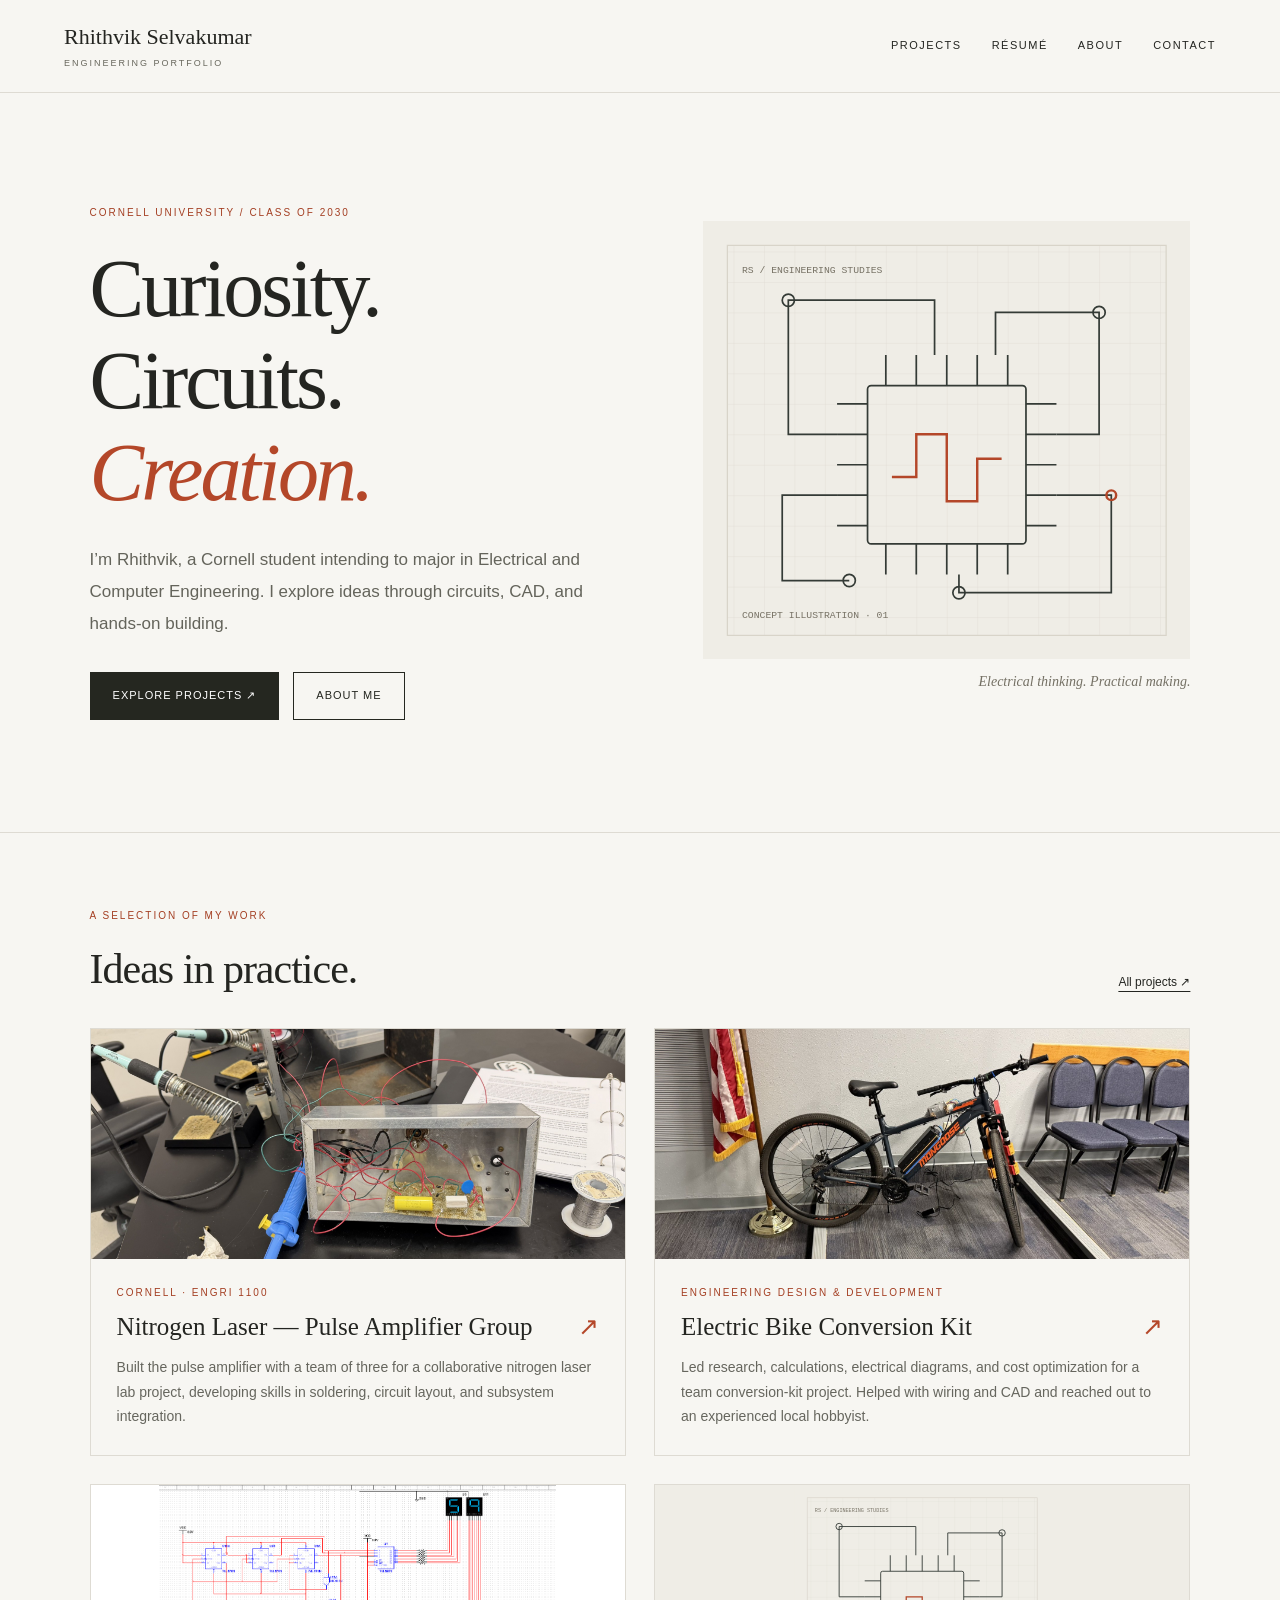
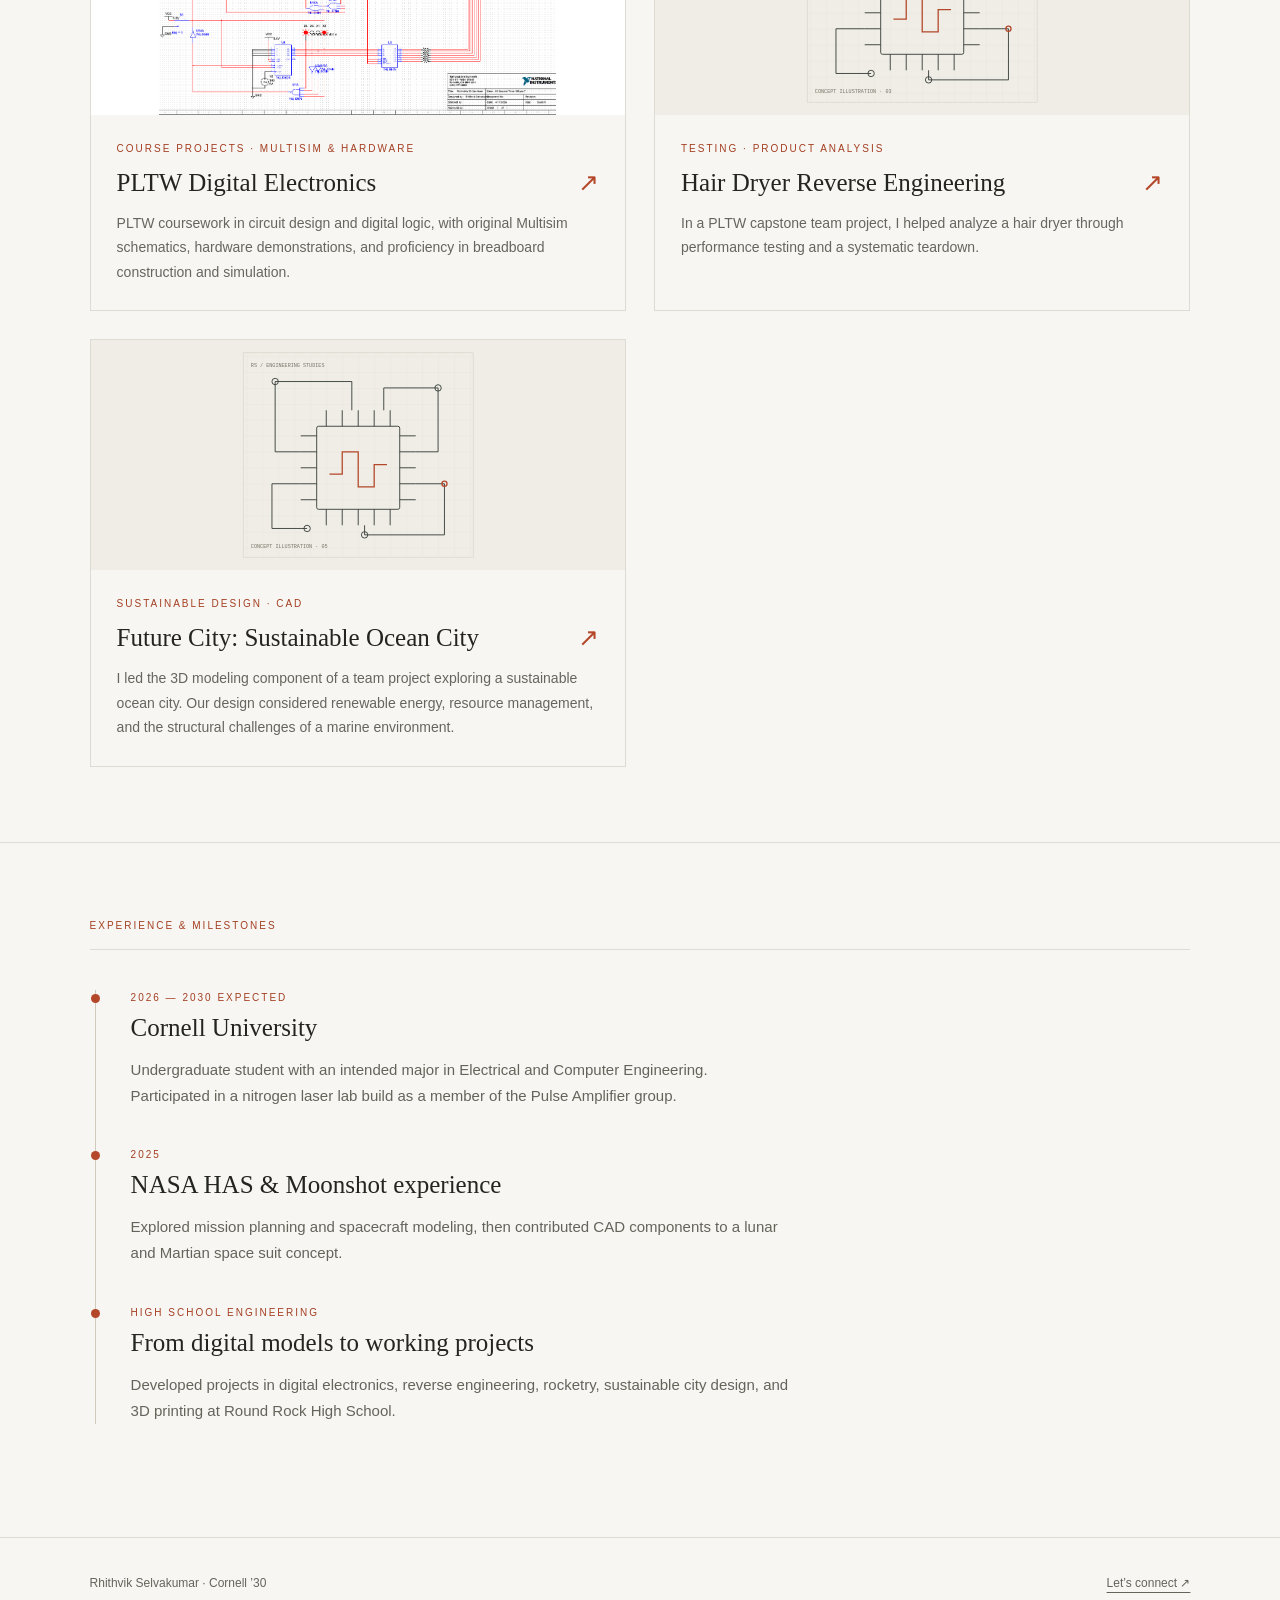
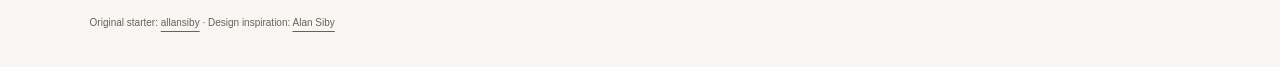
==== index.html @ 719a5d16 "Add files via upload" ====
<!DOCTYPE html><html lang="en"><head><meta charset="UTF-8"><meta name="viewport" content="width=device-width,initial-scale=1"><title>Home | Rhithvik Selvakumar</title><meta name="description" content="Rhithvik Selvakumar’s engineering portfolio. Cornell University, Class of 2030. Electrical and computer engineering interests, digital circuits, CAD and fabrication."><link rel="stylesheet" href="styles.css?v=laser-gallery-2"></head><body><a class="skip" href="#main">Skip to content</a><header><a class="logo" href="index.html">Rhithvik Selvakumar<span>ENGINEERING PORTFOLIO</span></a><nav aria-label="Main navigation"><a href="projects.html">Projects</a><a href="resume.html">Résumé</a><a href="about.html">About</a><a href="contact.html">Contact</a></nav></header><main id="main"><section class="hero"><div><p class="eyebrow">Cornell University / Class of 2030</p><h1>Curiosity.<br>Circuits.<br><em>Creation.</em></h1><p class="lead">I’m Rhithvik, a Cornell student intending to major in Electrical and Computer Engineering. I explore ideas through circuits, CAD, and hands-on building.</p><div class="actions"><a class="button" href="projects.html">Explore projects ↗</a><a class="button outline" href="about.html">About me</a></div></div><div class="hero-art"><svg viewBox="0 0 400 360" xmlns="http://www.w3.org/2000/svg" role="img" aria-label="Decorative electrical engineering line drawing"><defs><pattern id="grid0" width="25" height="25" patternUnits="userSpaceOnUse"><path d="M25 0H0V25" fill="none" stroke="#dedbd2" stroke-width=".6"/></pattern></defs><rect width="400" height="360" fill="#efede6"/><rect x="20" y="20" width="360" height="320" fill="url(#grid0)" stroke="#d8d4c9"/><g fill="none" stroke="#343b36" stroke-width="1.4"><rect x="135" y="135" width="130" height="130" rx="3"/><path d="M150 135v-25 M150 265v25 M135 150h-25 M265 150h25"/><path d="M175 135v-25 M175 265v25 M135 175h-25 M265 175h25"/><path d="M200 135v-25 M200 265v25 M135 200h-25 M265 200h25"/><path d="M225 135v-25 M225 265v25 M135 225h-25 M265 225h25"/><path d="M250 135v-25 M250 265v25 M135 250h-25 M265 250h25"/><path d="M110 175H70V65H190V110 M290 225H335V305H210V290 M110 225H65V295H120 M290 175H325V75H240V110"/><circle cx="70" cy="65" r="5"/><circle cx="325" cy="75" r="5"/><circle cx="120" cy="295" r="5"/><circle cx="210" cy="305" r="5"/></g><g fill="none" stroke="#b44729" stroke-width="2"><path d="M155 210h20v-35h25v55h25v-35h20"/><circle cx="335" cy="225" r="4"/></g><text x="32" y="43" font-family="monospace" font-size="8" fill="#777265">RS / ENGINEERING STUDIES</text><text x="32" y="326" font-family="monospace" font-size="8" fill="#777265">CONCEPT ILLUSTRATION · 01</text></svg><p>Electrical thinking. Practical making.</p></div></section><section class="section"><div class="section-head"><div><p class="eyebrow">A selection of my work</p><h2>Ideas in practice.</h2></div><a href="projects.html">All projects ↗</a></div><div class="gallery"><a class="card" href="nitrogen-laser.html"><div class="card-art"><img src="images/nitrogen-laser/IMG_6338.jpg" alt="Pulse amplifier circuit assembly on the lab bench" loading="lazy"></div><div class="card-text"><p class="eyebrow">Cornell · ENGRI 1100</p><h3>Nitrogen Laser — Pulse Amplifier Group <span>↗</span></h3><p>Built the pulse amplifier with a team of three for a collaborative nitrogen laser lab project, developing skills in soldering, circuit layout, and subsystem integration.</p></div></a><a class="card" href="electric-bike.html"><div class="card-art"><img src="images/electric-bike/IMG_2630.jpg" alt="Electric bike conversion prototype at the team presentation" loading="lazy"></div><div class="card-text"><p class="eyebrow">Engineering Design &amp; Development</p><h3>Electric Bike Conversion Kit <span>↗</span></h3><p>Led research, calculations, electrical diagrams, and cost optimization for a team conversion-kit project. Helped with wiring and CAD and reached out to an experienced local hobbyist.</p></div></a><a class="card" href="digital-electronics.html"><div class="card-art"><img src="images/digital-electronics/sixty-sec-timer-using-synchronous-counters-1.png" alt="Multisim synchronous timer circuit displaying 59" loading="lazy" style="object-fit:contain;background:white"></div><div class="card-text"><p class="eyebrow">Course projects · Multisim &amp; hardware</p><h3>PLTW Digital Electronics <span>↗</span></h3><p>PLTW coursework in circuit design and digital logic, with original Multisim schematics, hardware demonstrations, and proficiency in breadboard construction and simulation.</p></div></a><a class="card" href="reverse-engineering.html"><div class="card-art"><svg viewBox="0 0 400 360" xmlns="http://www.w3.org/2000/svg" role="img" aria-label="Decorative electrical engineering line drawing"><defs><pattern id="grid2" width="25" height="25" patternUnits="userSpaceOnUse"><path d="M25 0H0V25" fill="none" stroke="#dedbd2" stroke-width=".6"/></pattern></defs><rect width="400" height="360" fill="#efede6"/><rect x="20" y="20" width="360" height="320" fill="url(#grid2)" stroke="#d8d4c9"/><g fill="none" stroke="#343b36" stroke-width="1.4"><rect x="135" y="135" width="130" height="130" rx="3"/><path d="M150 135v-25 M150 265v25 M135 150h-25 M265 150h25"/><path d="M175 135v-25 M175 265v25 M135 175h-25 M265 175h25"/><path d="M200 135v-25 M200 265v25 M135 200h-25 M265 200h25"/><path d="M225 135v-25 M225 265v25 M135 225h-25 M265 225h25"/><path d="M250 135v-25 M250 265v25 M135 250h-25 M265 250h25"/><path d="M110 175H70V65H190V110 M290 225H335V305H210V290 M110 225H65V295H120 M290 175H325V75H240V110"/><circle cx="70" cy="65" r="5"/><circle cx="325" cy="75" r="5"/><circle cx="120" cy="295" r="5"/><circle cx="210" cy="305" r="5"/></g><g fill="none" stroke="#b44729" stroke-width="2"><path d="M155 210h20v-35h25v55h25v-35h20"/><circle cx="335" cy="225" r="4"/></g><text x="32" y="43" font-family="monospace" font-size="8" fill="#777265">RS / ENGINEERING STUDIES</text><text x="32" y="326" font-family="monospace" font-size="8" fill="#777265">CONCEPT ILLUSTRATION · 03</text></svg></div><div class="card-text"><p class="eyebrow">Testing · Product analysis</p><h3>Hair Dryer Reverse Engineering <span>↗</span></h3><p>In a PLTW capstone team project, I helped analyze a hair dryer through performance testing and a systematic teardown.</p></div></a><a class="card" href="future-city.html"><div class="card-art"><svg viewBox="0 0 400 360" xmlns="http://www.w3.org/2000/svg" role="img" aria-label="Decorative electrical engineering line drawing"><defs><pattern id="grid4" width="25" height="25" patternUnits="userSpaceOnUse"><path d="M25 0H0V25" fill="none" stroke="#dedbd2" stroke-width=".6"/></pattern></defs><rect width="400" height="360" fill="#efede6"/><rect x="20" y="20" width="360" height="320" fill="url(#grid4)" stroke="#d8d4c9"/><g fill="none" stroke="#343b36" stroke-width="1.4"><rect x="135" y="135" width="130" height="130" rx="3"/><path d="M150 135v-25 M150 265v25 M135 150h-25 M265 150h25"/><path d="M175 135v-25 M175 265v25 M135 175h-25 M265 175h25"/><path d="M200 135v-25 M200 265v25 M135 200h-25 M265 200h25"/><path d="M225 135v-25 M225 265v25 M135 225h-25 M265 225h25"/><path d="M250 135v-25 M250 265v25 M135 250h-25 M265 250h25"/><path d="M110 175H70V65H190V110 M290 225H335V305H210V290 M110 225H65V295H120 M290 175H325V75H240V110"/><circle cx="70" cy="65" r="5"/><circle cx="325" cy="75" r="5"/><circle cx="120" cy="295" r="5"/><circle cx="210" cy="305" r="5"/></g><g fill="none" stroke="#b44729" stroke-width="2"><path d="M155 210h20v-35h25v55h25v-35h20"/><circle cx="335" cy="225" r="4"/></g><text x="32" y="43" font-family="monospace" font-size="8" fill="#777265">RS / ENGINEERING STUDIES</text><text x="32" y="326" font-family="monospace" font-size="8" fill="#777265">CONCEPT ILLUSTRATION · 05</text></svg></div><div class="card-text"><p class="eyebrow">Sustainable design · CAD</p><h3>Future City: Sustainable Ocean City <span>↗</span></h3><p>I led the 3D modeling component of a team project exploring a sustainable ocean city. Our design considered renewable energy, resource management, and the structural challenges of a marine environment.</p></div></a></div></section><section class="section"><p class="eyebrow ruled">Experience &amp; milestones</p><div class="timeline"><article><p class="eyebrow">2026 — 2030 expected</p><h3>Cornell University</h3><p>Undergraduate student with an intended major in Electrical and Computer Engineering. Participated in a nitrogen laser lab build as a member of the Pulse Amplifier group.</p></article><article><p class="eyebrow">2025</p><h3>NASA HAS &amp; Moonshot experience</h3><p>Explored mission planning and spacecraft modeling, then contributed CAD components to a lunar and Martian space suit concept.</p></article><article><p class="eyebrow">High school engineering</p><h3>From digital models to working projects</h3><p>Developed projects in digital electronics, reverse engineering, rocketry, sustainable city design, and 3D printing at Round Rock High School.</p></article></div></section></main><footer><span>Rhithvik Selvakumar · Cornell ’30</span><a href="mailto:rhithvikselvakumar@gmail.com">Let’s connect ↗</a><small>Original starter: <a href="https://github.com/allansiby/Portfolio">allansiby</a> · Design inspiration: <a href="https://alansiby07.github.io/portfolio/">Alan Siby</a></small></footer></body></html>
---- styles.css ----
*{box-sizing:border-box}html{scroll-behavior:smooth}body{margin:0;background:#f7f6f2;color:#242521;font:16px/1.75 Arial,Helvetica,sans-serif}a{color:inherit;text-underline-offset:5px}a:hover{color:#a43f23}header{display:flex;justify-content:space-between;align-items:center;padding:24px 5%;border-bottom:1px solid #dedbd3;gap:25px}.logo{font:22px Georgia,serif;text-decoration:none}.logo span{display:block;font:9px Arial,sans-serif;letter-spacing:2px;margin-top:8px;color:#69685e}nav{display:flex;gap:30px}nav a{font-size:11px;letter-spacing:1.5px;text-transform:uppercase;text-decoration:none}nav a[aria-current]{border-bottom:1px solid #b44729}.hero{display:grid;grid-template-columns:1.1fr 1fr;align-items:center;gap:7%;min-height:740px;padding:80px 7%;border-bottom:1px solid #dedbd3}h1,h2,h3{font-family:Georgia,'Times New Roman',serif;font-weight:400;line-height:1.12;margin:0}h1{font-size:clamp(48px,6.4vw,88px);letter-spacing:-3px}h2{font-size:42px;letter-spacing:-1px}h3{font-size:25px}em{color:#b44729;font-weight:400}.eyebrow{font:10px/1.6 Arial,sans-serif;text-transform:uppercase;letter-spacing:2px;color:#a43f23;margin:0 0 22px}.lead{max-width:510px;color:#64645b;line-height:1.9;margin:25px 0 32px;font-size:17px}.actions{display:flex;flex-wrap:wrap;gap:14px}.button{display:inline-block;padding:13px 22px;background:#252720;color:#fff;text-decoration:none;font-size:11px;letter-spacing:1px;text-transform:uppercase;border:1px solid #252720}.button:hover{background:#a43f23;color:white}.outline{background:transparent;color:#252720}.hero-art svg{width:100%;display:block}.hero-art p{font:italic 14px Georgia,serif;text-align:right;color:#747064;margin-top:15px}.section{padding:75px 7%;border-bottom:1px solid #dedbd3}.section-head{display:flex;justify-content:space-between;align-items:end;gap:20px;margin-bottom:35px}.section-head a{font-size:12px}.gallery{display:grid;grid-template-columns:repeat(2,minmax(0,1fr));gap:28px}.card{border:1px solid #dedbd3;text-decoration:none;display:block;transition:transform .2s}.card:hover{transform:translateY(-4px);color:inherit;border-color:#b44729}.card-art{height:230px;overflow:hidden;background:#efede6}.card-art svg{width:100%;height:100%}.card-text{padding:26px}.card-text .eyebrow{margin-bottom:12px}.card h3 span{float:right;color:#b44729}.card p:not(.eyebrow){font-size:14px;color:#66665e;margin-bottom:0}.ruled{border-bottom:1px solid #dedbd3;padding-bottom:15px}.timeline{margin:40px 0 0 5px;border-left:1px solid #d0c9bc;padding-left:35px}.timeline article{position:relative;max-width:660px;margin-bottom:38px}.timeline article:before{content:'';position:absolute;left:-40px;top:4px;width:9px;height:9px;border-radius:50%;background:#b44729}.timeline .eyebrow{margin-bottom:8px}.timeline p:not(.eyebrow){color:#64645b;font-size:15px}.intro{padding:85px 7% 50px;border-bottom:1px solid #dedbd3}.intro h1{max-width:950px;font-size:clamp(40px,5vw,68px)}.two-col,.detail{display:grid;grid-template-columns:1fr 1fr;gap:65px}.prose{max-width:1000px}.prose p{color:#64645b}.prose h2{margin-bottom:26px}.prose h2:not(:first-child){margin-top:45px}.prose h3{font-size:22px;margin-top:26px}.panel{background:#efede6;padding:35px}.panel ul{padding-left:20px;columns:2}.project-art svg{width:100%}.note{font-size:12px;border-top:1px solid #ddd7cc;padding-top:20px}.contact{display:grid;gap:25px}.contact a{font-size:clamp(16px,2.5vw,30px);overflow-wrap:anywhere}footer{padding:35px 7%;display:flex;flex-wrap:wrap;gap:20px;justify-content:space-between;font-size:12px;color:#64645b}footer small{width:100%;font-size:10px}a:focus-visible{outline:3px solid #b44729;outline-offset:5px}.skip{position:absolute;top:-100px;background:white;padding:12px}.skip:focus{top:5px;z-index:10}@media(max-width:760px){header{align-items:flex-start;flex-direction:column;padding:22px 6%}nav{gap:22px;flex-wrap:wrap}.hero{grid-template-columns:1fr;min-height:auto;padding:55px 6%;gap:35px}h1{letter-spacing:-2px}.hero-art{max-width:430px}.section,.intro{padding:48px 6%}.gallery,.two-col,.detail{grid-template-columns:1fr;gap:25px}.section-head{align-items:start}h2{font-size:32px}.card-art{height:210px}.lead{font-size:16px}.intro h1{overflow-wrap:anywhere}footer{padding:28px 6%}}@media(prefers-reduced-motion:reduce){html{scroll-behavior:auto}.card{transition:none}}@media print{header,footer,.actions{display:none}.hero{min-height:0}.section{padding:20px}.card{break-inside:avoid}body{background:white}}

/* Laser project gallery */
.card-art img{width:100%;height:100%;object-fit:cover}.project-summary{max-width:850px;margin-bottom:35px}.project-summary p:not(.eyebrow){color:#64645b}.carousel{max-width:1100px;margin:0 auto 65px}.carousel-stage{height:clamp(290px,60vw,650px);background:#eae7df;display:flex;align-items:center;justify-content:center;touch-action:pan-y}.carousel-stage img,.carousel-stage video{width:100%;height:100%;object-fit:contain}.carousel-controls{display:flex;justify-content:space-between;align-items:center;gap:12px;margin:18px 0}.carousel button{cursor:pointer;font:inherit;background:transparent;color:#252720;border:1px solid #b9b3a7;padding:10px 16px;min-height:44px}.carousel button:hover{border-color:#a43f23;color:#a43f23}.carousel button:focus-visible{outline:3px solid #b44729;outline-offset:3px}#laser-caption{margin-bottom:5px;color:#64645b}#laser-original{font-size:12px}.carousel-thumbs{display:flex;gap:9px;overflow-x:auto;padding:15px 3px}.carousel-thumbs button{padding:3px;flex:0 0 88px;height:70px}.carousel-thumbs img{width:100%;height:100%;object-fit:cover}.carousel-thumbs button[aria-current=true]{border:3px solid #a43f23}.case-study{display:grid;grid-template-columns:1fr 1fr;gap:40px 55px;margin-bottom:45px}.case-study h2{font-size:30px}.case-study p,.case-study li{color:#64645b}.case-study ul{padding-left:20px}@media(max-width:760px){.case-study{grid-template-columns:1fr}.carousel-controls button{font-size:13px;padding:10px}.carousel-stage{height:380px}}

.carousel-thumbs button{position:relative}.video-badge{position:absolute;bottom:3px;right:3px;background:#252720;color:white;font-size:12px;padding:0 6px;border-radius:2px}
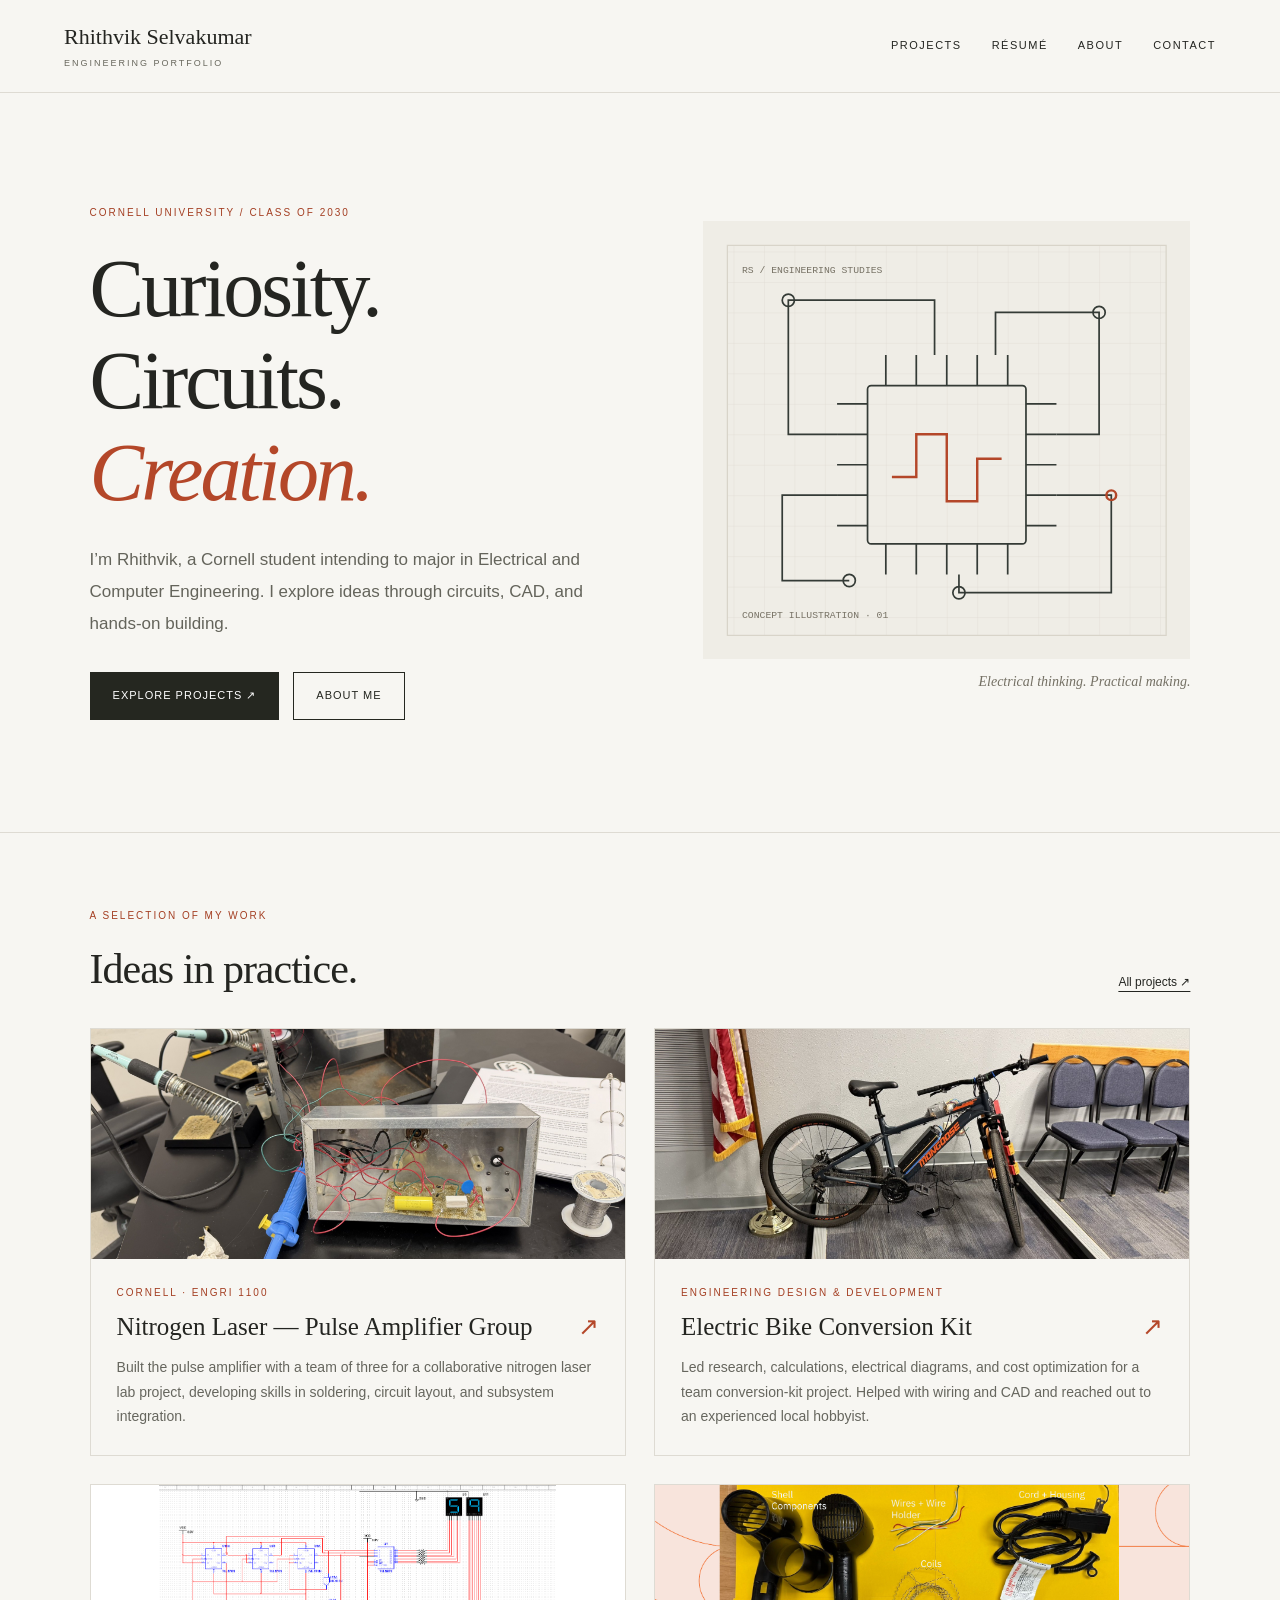
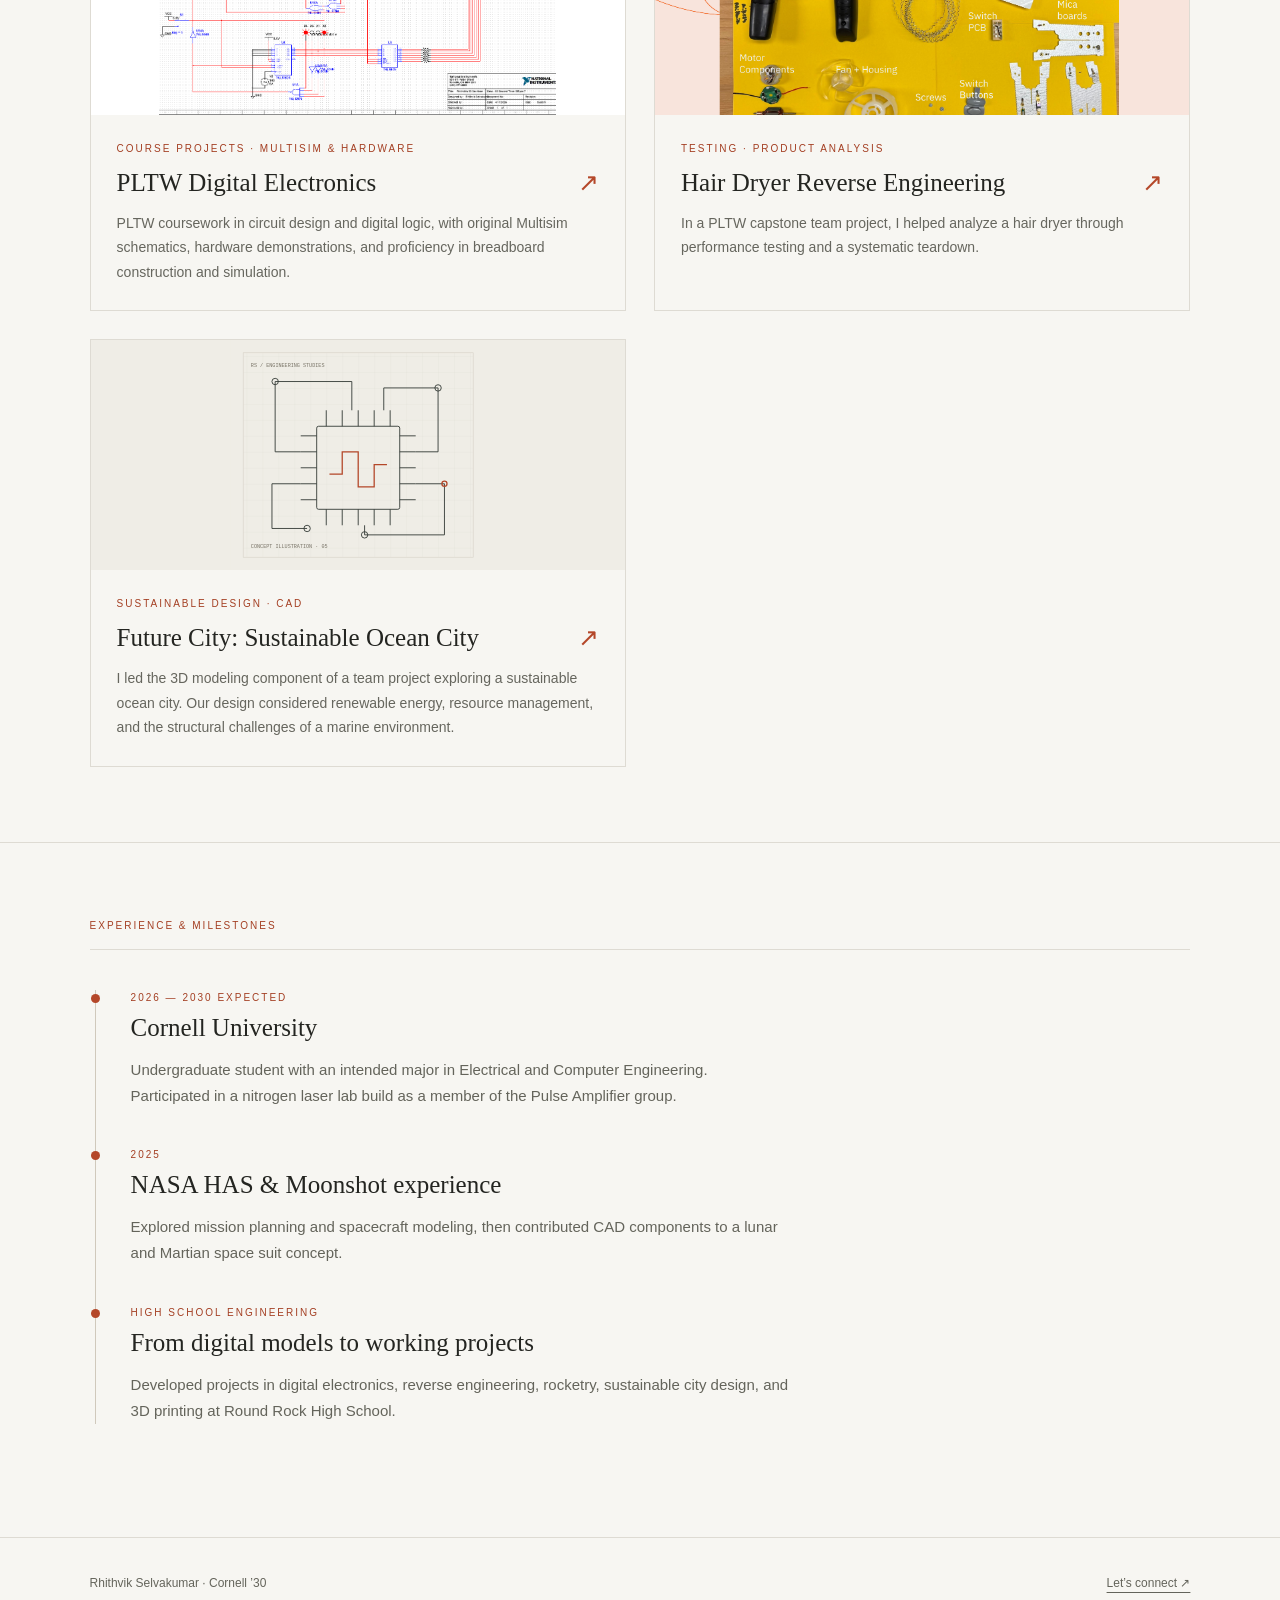
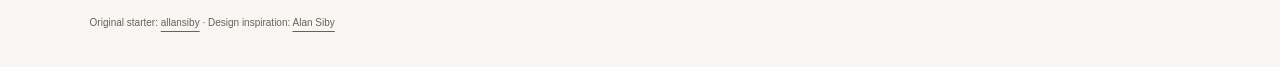
==== commit 84511220: "Add files via upload" ====
--- a/index.html
+++ b/index.html
@@ -1 +1 @@
-<!DOCTYPE html><html lang="en"><head><meta charset="UTF-8"><meta name="viewport" content="width=device-width,initial-scale=1"><title>Home | Rhithvik Selvakumar</title><meta name="description" content="Rhithvik Selvakumar’s engineering portfolio. Cornell University, Class of 2030. Electrical and computer engineering interests, digital circuits, CAD and fabrication."><link rel="stylesheet" href="styles.css?v=laser-gallery-2"></head><body><a class="skip" href="#main">Skip to content</a><header><a class="logo" href="index.html">Rhithvik Selvakumar<span>ENGINEERING PORTFOLIO</span></a><nav aria-label="Main navigation"><a href="projects.html">Projects</a><a href="resume.html">Résumé</a><a href="about.html">About</a><a href="contact.html">Contact</a></nav></header><main id="main"><section class="hero"><div><p class="eyebrow">Cornell University / Class of 2030</p><h1>Curiosity.<br>Circuits.<br><em>Creation.</em></h1><p class="lead">I’m Rhithvik, a Cornell student intending to major in Electrical and Computer Engineering. I explore ideas through circuits, CAD, and hands-on building.</p><div class="actions"><a class="button" href="projects.html">Explore projects ↗</a><a class="button outline" href="about.html">About me</a></div></div><div class="hero-art"><svg viewBox="0 0 400 360" xmlns="http://www.w3.org/2000/svg" role="img" aria-label="Decorative electrical engineering line drawing"><defs><pattern id="grid0" width="25" height="25" patternUnits="userSpaceOnUse"><path d="M25 0H0V25" fill="none" stroke="#dedbd2" stroke-width=".6"/></pattern></defs><rect width="400" height="360" fill="#efede6"/><rect x="20" y="20" width="360" height="320" fill="url(#grid0)" stroke="#d8d4c9"/><g fill="none" stroke="#343b36" stroke-width="1.4"><rect x="135" y="135" width="130" height="130" rx="3"/><path d="M150 135v-25 M150 265v25 M135 150h-25 M265 150h25"/><path d="M175 135v-25 M175 265v25 M135 175h-25 M265 175h25"/><path d="M200 135v-25 M200 265v25 M135 200h-25 M265 200h25"/><path d="M225 135v-25 M225 265v25 M135 225h-25 M265 225h25"/><path d="M250 135v-25 M250 265v25 M135 250h-25 M265 250h25"/><path d="M110 175H70V65H190V110 M290 225H335V305H210V290 M110 225H65V295H120 M290 175H325V75H240V110"/><circle cx="70" cy="65" r="5"/><circle cx="325" cy="75" r="5"/><circle cx="120" cy="295" r="5"/><circle cx="210" cy="305" r="5"/></g><g fill="none" stroke="#b44729" stroke-width="2"><path d="M155 210h20v-35h25v55h25v-35h20"/><circle cx="335" cy="225" r="4"/></g><text x="32" y="43" font-family="monospace" font-size="8" fill="#777265">RS / ENGINEERING STUDIES</text><text x="32" y="326" font-family="monospace" font-size="8" fill="#777265">CONCEPT ILLUSTRATION · 01</text></svg><p>Electrical thinking. Practical making.</p></div></section><section class="section"><div class="section-head"><div><p class="eyebrow">A selection of my work</p><h2>Ideas in practice.</h2></div><a href="projects.html">All projects ↗</a></div><div class="gallery"><a class="card" href="nitrogen-laser.html"><div class="card-art"><img src="images/nitrogen-laser/IMG_6338.jpg" alt="Pulse amplifier circuit assembly on the lab bench" loading="lazy"></div><div class="card-text"><p class="eyebrow">Cornell · ENGRI 1100</p><h3>Nitrogen Laser — Pulse Amplifier Group <span>↗</span></h3><p>Built the pulse amplifier with a team of three for a collaborative nitrogen laser lab project, developing skills in soldering, circuit layout, and subsystem integration.</p></div></a><a class="card" href="electric-bike.html"><div class="card-art"><img src="images/electric-bike/IMG_2630.jpg" alt="Electric bike conversion prototype at the team presentation" loading="lazy"></div><div class="card-text"><p class="eyebrow">Engineering Design &amp; Development</p><h3>Electric Bike Conversion Kit <span>↗</span></h3><p>Led research, calculations, electrical diagrams, and cost optimization for a team conversion-kit project. Helped with wiring and CAD and reached out to an experienced local hobbyist.</p></div></a><a class="card" href="digital-electronics.html"><div class="card-art"><img src="images/digital-electronics/sixty-sec-timer-using-synchronous-counters-1.png" alt="Multisim synchronous timer circuit displaying 59" loading="lazy" style="object-fit:contain;background:white"></div><div class="card-text"><p class="eyebrow">Course projects · Multisim &amp; hardware</p><h3>PLTW Digital Electronics <span>↗</span></h3><p>PLTW coursework in circuit design and digital logic, with original Multisim schematics, hardware demonstrations, and proficiency in breadboard construction and simulation.</p></div></a><a class="card" href="reverse-engineering.html"><div class="card-art"><svg viewBox="0 0 400 360" xmlns="http://www.w3.org/2000/svg" role="img" aria-label="Decorative electrical engineering line drawing"><defs><pattern id="grid2" width="25" height="25" patternUnits="userSpaceOnUse"><path d="M25 0H0V25" fill="none" stroke="#dedbd2" stroke-width=".6"/></pattern></defs><rect width="400" height="360" fill="#efede6"/><rect x="20" y="20" width="360" height="320" fill="url(#grid2)" stroke="#d8d4c9"/><g fill="none" stroke="#343b36" stroke-width="1.4"><rect x="135" y="135" width="130" height="130" rx="3"/><path d="M150 135v-25 M150 265v25 M135 150h-25 M265 150h25"/><path d="M175 135v-25 M175 265v25 M135 175h-25 M265 175h25"/><path d="M200 135v-25 M200 265v25 M135 200h-25 M265 200h25"/><path d="M225 135v-25 M225 265v25 M135 225h-25 M265 225h25"/><path d="M250 135v-25 M250 265v25 M135 250h-25 M265 250h25"/><path d="M110 175H70V65H190V110 M290 225H335V305H210V290 M110 225H65V295H120 M290 175H325V75H240V110"/><circle cx="70" cy="65" r="5"/><circle cx="325" cy="75" r="5"/><circle cx="120" cy="295" r="5"/><circle cx="210" cy="305" r="5"/></g><g fill="none" stroke="#b44729" stroke-width="2"><path d="M155 210h20v-35h25v55h25v-35h20"/><circle cx="335" cy="225" r="4"/></g><text x="32" y="43" font-family="monospace" font-size="8" fill="#777265">RS / ENGINEERING STUDIES</text><text x="32" y="326" font-family="monospace" font-size="8" fill="#777265">CONCEPT ILLUSTRATION · 03</text></svg></div><div class="card-text"><p class="eyebrow">Testing · Product analysis</p><h3>Hair Dryer Reverse Engineering <span>↗</span></h3><p>In a PLTW capstone team project, I helped analyze a hair dryer through performance testing and a systematic teardown.</p></div></a><a class="card" href="future-city.html"><div class="card-art"><svg viewBox="0 0 400 360" xmlns="http://www.w3.org/2000/svg" role="img" aria-label="Decorative electrical engineering line drawing"><defs><pattern id="grid4" width="25" height="25" patternUnits="userSpaceOnUse"><path d="M25 0H0V25" fill="none" stroke="#dedbd2" stroke-width=".6"/></pattern></defs><rect width="400" height="360" fill="#efede6"/><rect x="20" y="20" width="360" height="320" fill="url(#grid4)" stroke="#d8d4c9"/><g fill="none" stroke="#343b36" stroke-width="1.4"><rect x="135" y="135" width="130" height="130" rx="3"/><path d="M150 135v-25 M150 265v25 M135 150h-25 M265 150h25"/><path d="M175 135v-25 M175 265v25 M135 175h-25 M265 175h25"/><path d="M200 135v-25 M200 265v25 M135 200h-25 M265 200h25"/><path d="M225 135v-25 M225 265v25 M135 225h-25 M265 225h25"/><path d="M250 135v-25 M250 265v25 M135 250h-25 M265 250h25"/><path d="M110 175H70V65H190V110 M290 225H335V305H210V290 M110 225H65V295H120 M290 175H325V75H240V110"/><circle cx="70" cy="65" r="5"/><circle cx="325" cy="75" r="5"/><circle cx="120" cy="295" r="5"/><circle cx="210" cy="305" r="5"/></g><g fill="none" stroke="#b44729" stroke-width="2"><path d="M155 210h20v-35h25v55h25v-35h20"/><circle cx="335" cy="225" r="4"/></g><text x="32" y="43" font-family="monospace" font-size="8" fill="#777265">RS / ENGINEERING STUDIES</text><text x="32" y="326" font-family="monospace" font-size="8" fill="#777265">CONCEPT ILLUSTRATION · 05</text></svg></div><div class="card-text"><p class="eyebrow">Sustainable design · CAD</p><h3>Future City: Sustainable Ocean City <span>↗</span></h3><p>I led the 3D modeling component of a team project exploring a sustainable ocean city. Our design considered renewable energy, resource management, and the structural challenges of a marine environment.</p></div></a></div></section><section class="section"><p class="eyebrow ruled">Experience &amp; milestones</p><div class="timeline"><article><p class="eyebrow">2026 — 2030 expected</p><h3>Cornell University</h3><p>Undergraduate student with an intended major in Electrical and Computer Engineering. Participated in a nitrogen laser lab build as a member of the Pulse Amplifier group.</p></article><article><p class="eyebrow">2025</p><h3>NASA HAS &amp; Moonshot experience</h3><p>Explored mission planning and spacecraft modeling, then contributed CAD components to a lunar and Martian space suit concept.</p></article><article><p class="eyebrow">High school engineering</p><h3>From digital models to working projects</h3><p>Developed projects in digital electronics, reverse engineering, rocketry, sustainable city design, and 3D printing at Round Rock High School.</p></article></div></section></main><footer><span>Rhithvik Selvakumar · Cornell ’30</span><a href="mailto:rhithvikselvakumar@gmail.com">Let’s connect ↗</a><small>Original starter: <a href="https://github.com/allansiby/Portfolio">allansiby</a> · Design inspiration: <a href="https://alansiby07.github.io/portfolio/">Alan Siby</a></small></footer></body></html>+<!DOCTYPE html><html lang="en"><head><meta charset="UTF-8"><meta name="viewport" content="width=device-width,initial-scale=1"><title>Home | Rhithvik Selvakumar</title><meta name="description" content="Rhithvik Selvakumar’s engineering portfolio. Cornell University, Class of 2030. Electrical and computer engineering interests, digital circuits, CAD and fabrication."><link rel="stylesheet" href="styles.css?v=laser-gallery-2"></head><body><a class="skip" href="#main">Skip to content</a><header><a class="logo" href="index.html">Rhithvik Selvakumar<span>ENGINEERING PORTFOLIO</span></a><nav aria-label="Main navigation"><a href="projects.html">Projects</a><a href="resume.html">Résumé</a><a href="about.html">About</a><a href="contact.html">Contact</a></nav></header><main id="main"><section class="hero"><div><p class="eyebrow">Cornell University / Class of 2030</p><h1>Curiosity.<br>Circuits.<br><em>Creation.</em></h1><p class="lead">I’m Rhithvik, a Cornell student intending to major in Electrical and Computer Engineering. I explore ideas through circuits, CAD, and hands-on building.</p><div class="actions"><a class="button" href="projects.html">Explore projects ↗</a><a class="button outline" href="about.html">About me</a></div></div><div class="hero-art"><svg viewBox="0 0 400 360" xmlns="http://www.w3.org/2000/svg" role="img" aria-label="Decorative electrical engineering line drawing"><defs><pattern id="grid0" width="25" height="25" patternUnits="userSpaceOnUse"><path d="M25 0H0V25" fill="none" stroke="#dedbd2" stroke-width=".6"/></pattern></defs><rect width="400" height="360" fill="#efede6"/><rect x="20" y="20" width="360" height="320" fill="url(#grid0)" stroke="#d8d4c9"/><g fill="none" stroke="#343b36" stroke-width="1.4"><rect x="135" y="135" width="130" height="130" rx="3"/><path d="M150 135v-25 M150 265v25 M135 150h-25 M265 150h25"/><path d="M175 135v-25 M175 265v25 M135 175h-25 M265 175h25"/><path d="M200 135v-25 M200 265v25 M135 200h-25 M265 200h25"/><path d="M225 135v-25 M225 265v25 M135 225h-25 M265 225h25"/><path d="M250 135v-25 M250 265v25 M135 250h-25 M265 250h25"/><path d="M110 175H70V65H190V110 M290 225H335V305H210V290 M110 225H65V295H120 M290 175H325V75H240V110"/><circle cx="70" cy="65" r="5"/><circle cx="325" cy="75" r="5"/><circle cx="120" cy="295" r="5"/><circle cx="210" cy="305" r="5"/></g><g fill="none" stroke="#b44729" stroke-width="2"><path d="M155 210h20v-35h25v55h25v-35h20"/><circle cx="335" cy="225" r="4"/></g><text x="32" y="43" font-family="monospace" font-size="8" fill="#777265">RS / ENGINEERING STUDIES</text><text x="32" y="326" font-family="monospace" font-size="8" fill="#777265">CONCEPT ILLUSTRATION · 01</text></svg><p>Electrical thinking. Practical making.</p></div></section><section class="section"><div class="section-head"><div><p class="eyebrow">A selection of my work</p><h2>Ideas in practice.</h2></div><a href="projects.html">All projects ↗</a></div><div class="gallery"><a class="card" href="nitrogen-laser.html"><div class="card-art"><img src="images/nitrogen-laser/IMG_6338.jpg" alt="Pulse amplifier circuit assembly on the lab bench" loading="lazy"></div><div class="card-text"><p class="eyebrow">Cornell · ENGRI 1100</p><h3>Nitrogen Laser — Pulse Amplifier Group <span>↗</span></h3><p>Built the pulse amplifier with a team of three for a collaborative nitrogen laser lab project, developing skills in soldering, circuit layout, and subsystem integration.</p></div></a><a class="card" href="electric-bike.html"><div class="card-art"><img src="images/electric-bike/IMG_2630.jpg" alt="Electric bike conversion prototype at the team presentation" loading="lazy"></div><div class="card-text"><p class="eyebrow">Engineering Design &amp; Development</p><h3>Electric Bike Conversion Kit <span>↗</span></h3><p>Led research, calculations, electrical diagrams, and cost optimization for a team conversion-kit project. Helped with wiring and CAD and reached out to an experienced local hobbyist.</p></div></a><a class="card" href="digital-electronics.html"><div class="card-art"><img src="images/digital-electronics/sixty-sec-timer-using-synchronous-counters-1.png" alt="Multisim synchronous timer circuit displaying 59" loading="lazy" style="object-fit:contain;background:white"></div><div class="card-text"><p class="eyebrow">Course projects · Multisim &amp; hardware</p><h3>PLTW Digital Electronics <span>↗</span></h3><p>PLTW coursework in circuit design and digital logic, with original Multisim schematics, hardware demonstrations, and proficiency in breadboard construction and simulation.</p></div></a><a class="card" href="reverse-engineering.html"><div class="card-art"><img src="images/reverse-engineering/annotated-teardown.png" alt="Annotated hair dryer teardown showing the internal components" loading="lazy"></div><div class="card-text"><p class="eyebrow">Testing · Product analysis</p><h3>Hair Dryer Reverse Engineering <span>↗</span></h3><p>In a PLTW capstone team project, I helped analyze a hair dryer through performance testing and a systematic teardown.</p></div></a><a class="card" href="future-city.html"><div class="card-art"><svg viewBox="0 0 400 360" xmlns="http://www.w3.org/2000/svg" role="img" aria-label="Decorative electrical engineering line drawing"><defs><pattern id="grid4" width="25" height="25" patternUnits="userSpaceOnUse"><path d="M25 0H0V25" fill="none" stroke="#dedbd2" stroke-width=".6"/></pattern></defs><rect width="400" height="360" fill="#efede6"/><rect x="20" y="20" width="360" height="320" fill="url(#grid4)" stroke="#d8d4c9"/><g fill="none" stroke="#343b36" stroke-width="1.4"><rect x="135" y="135" width="130" height="130" rx="3"/><path d="M150 135v-25 M150 265v25 M135 150h-25 M265 150h25"/><path d="M175 135v-25 M175 265v25 M135 175h-25 M265 175h25"/><path d="M200 135v-25 M200 265v25 M135 200h-25 M265 200h25"/><path d="M225 135v-25 M225 265v25 M135 225h-25 M265 225h25"/><path d="M250 135v-25 M250 265v25 M135 250h-25 M265 250h25"/><path d="M110 175H70V65H190V110 M290 225H335V305H210V290 M110 225H65V295H120 M290 175H325V75H240V110"/><circle cx="70" cy="65" r="5"/><circle cx="325" cy="75" r="5"/><circle cx="120" cy="295" r="5"/><circle cx="210" cy="305" r="5"/></g><g fill="none" stroke="#b44729" stroke-width="2"><path d="M155 210h20v-35h25v55h25v-35h20"/><circle cx="335" cy="225" r="4"/></g><text x="32" y="43" font-family="monospace" font-size="8" fill="#777265">RS / ENGINEERING STUDIES</text><text x="32" y="326" font-family="monospace" font-size="8" fill="#777265">CONCEPT ILLUSTRATION · 05</text></svg></div><div class="card-text"><p class="eyebrow">Sustainable design · CAD</p><h3>Future City: Sustainable Ocean City <span>↗</span></h3><p>I led the 3D modeling component of a team project exploring a sustainable ocean city. Our design considered renewable energy, resource management, and the structural challenges of a marine environment.</p></div></a></div></section><section class="section"><p class="eyebrow ruled">Experience &amp; milestones</p><div class="timeline"><article><p class="eyebrow">2026 — 2030 expected</p><h3>Cornell University</h3><p>Undergraduate student with an intended major in Electrical and Computer Engineering. Participated in a nitrogen laser lab build as a member of the Pulse Amplifier group.</p></article><article><p class="eyebrow">2025</p><h3>NASA HAS &amp; Moonshot experience</h3><p>Explored mission planning and spacecraft modeling, then contributed CAD components to a lunar and Martian space suit concept.</p></article><article><p class="eyebrow">High school engineering</p><h3>From digital models to working projects</h3><p>Developed projects in digital electronics, reverse engineering, rocketry, sustainable city design, and 3D printing at Round Rock High School.</p></article></div></section></main><footer><span>Rhithvik Selvakumar · Cornell ’30</span><a href="mailto:rhithvikselvakumar@gmail.com">Let’s connect ↗</a><small>Original starter: <a href="https://github.com/allansiby/Portfolio">allansiby</a> · Design inspiration: <a href="https://alansiby07.github.io/portfolio/">Alan Siby</a></small></footer></body></html>
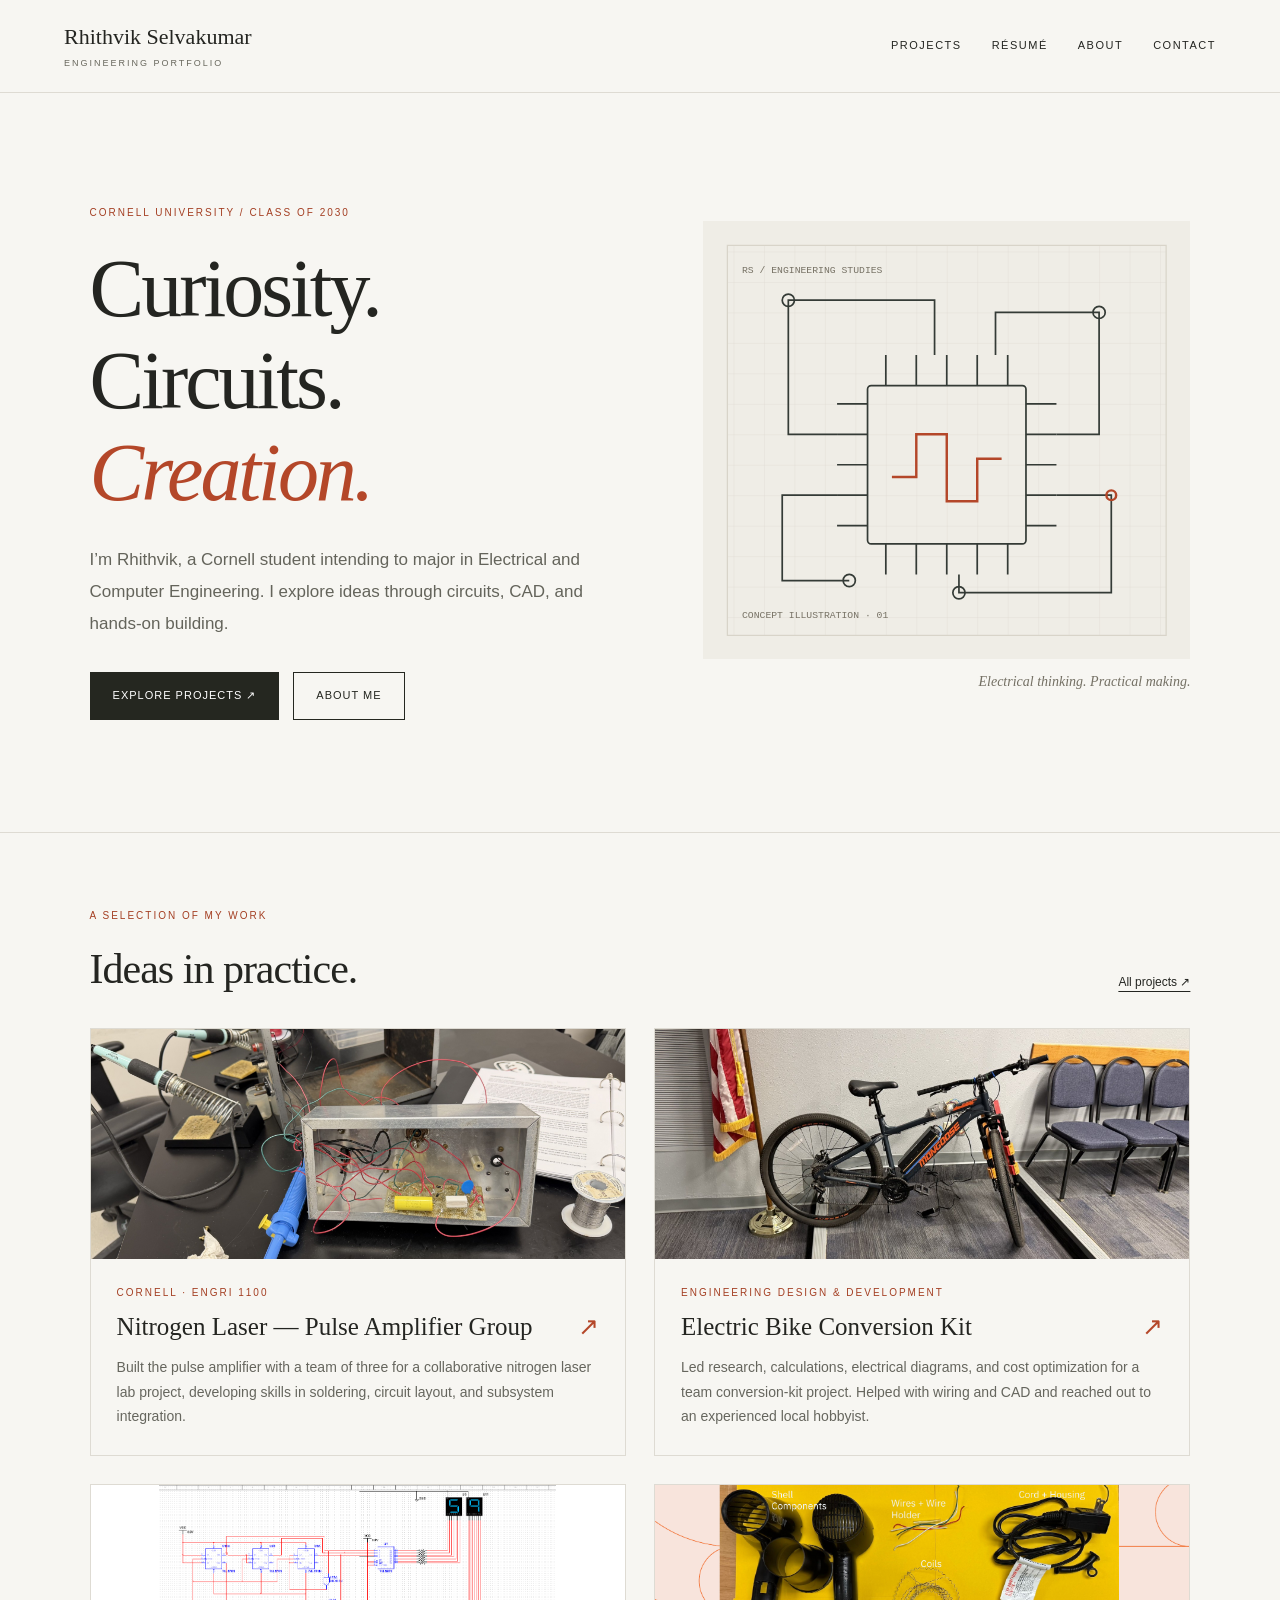
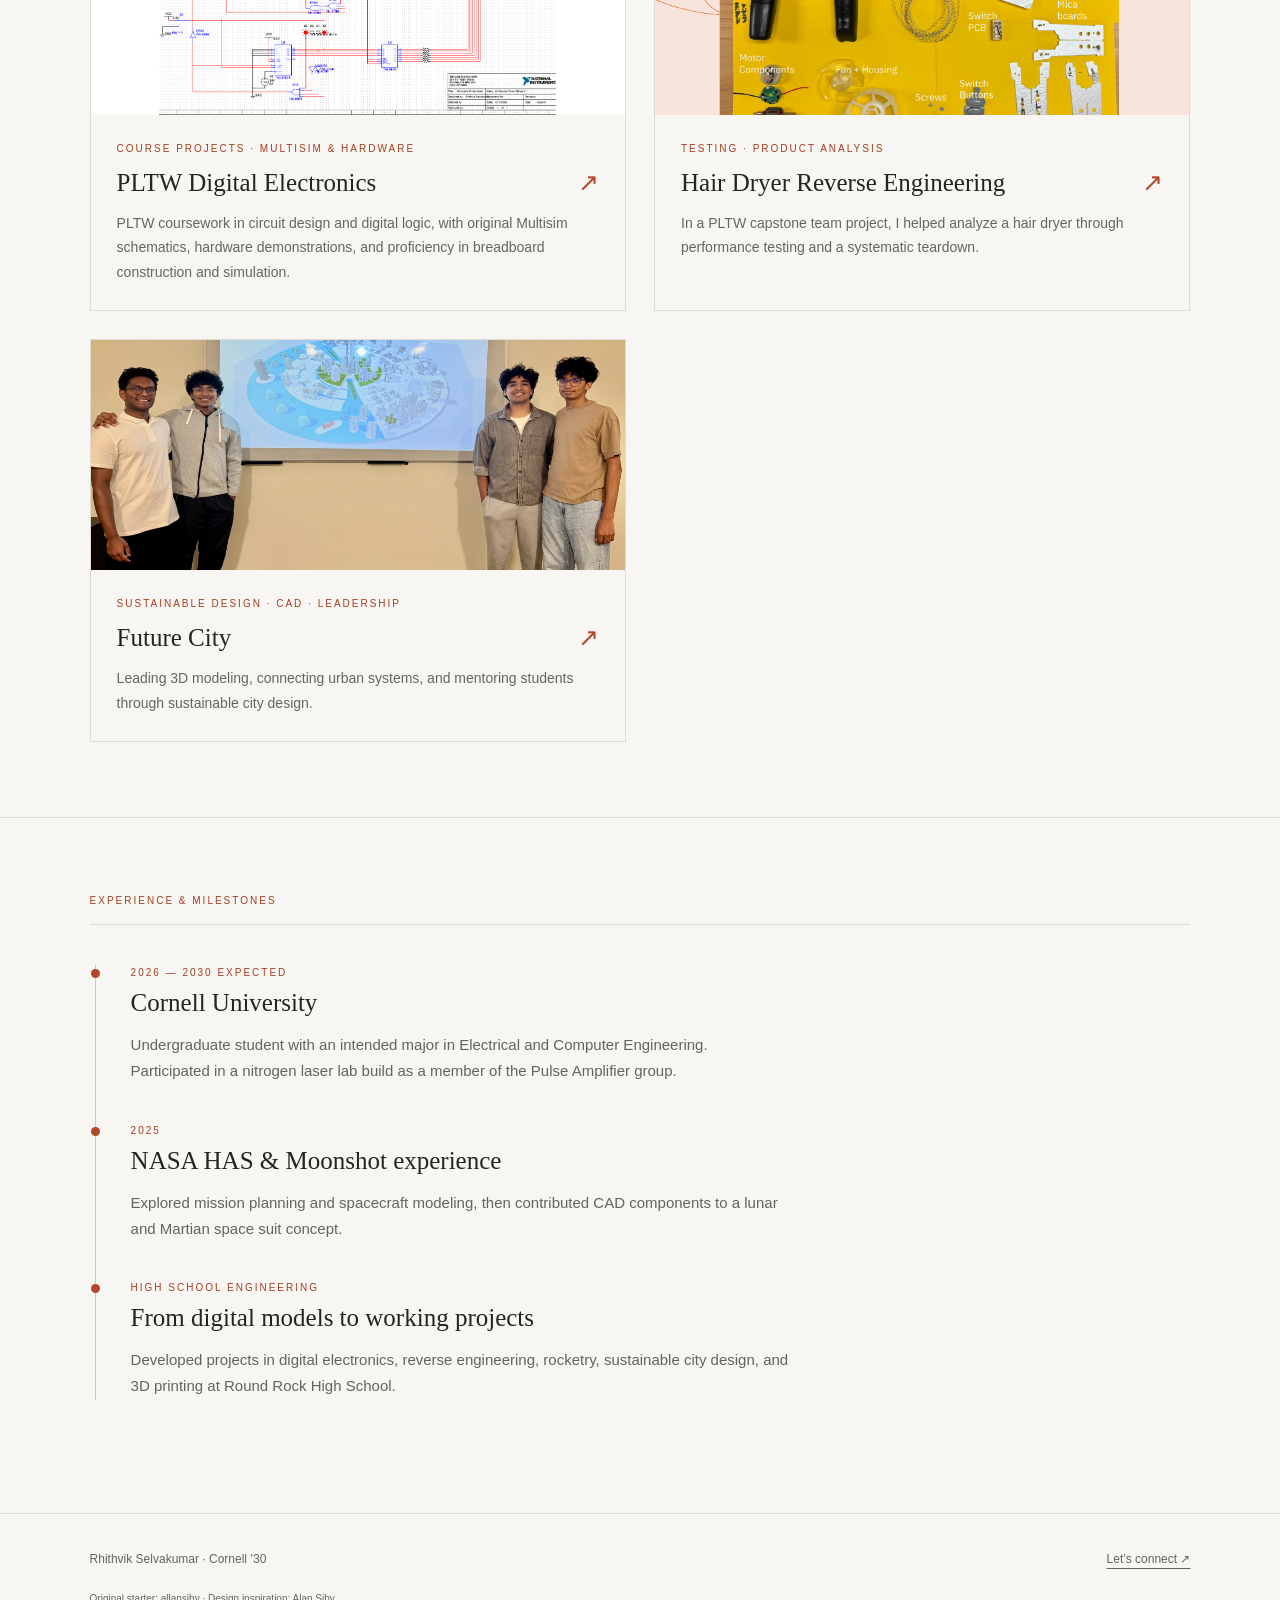
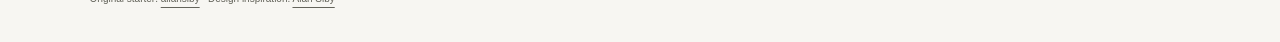
==== commit 667a8332: "Add files via upload" ====
--- a/index.html
+++ b/index.html
@@ -1 +1 @@
-<!DOCTYPE html><html lang="en"><head><meta charset="UTF-8"><meta name="viewport" content="width=device-width,initial-scale=1"><title>Home | Rhithvik Selvakumar</title><meta name="description" content="Rhithvik Selvakumar’s engineering portfolio. Cornell University, Class of 2030. Electrical and computer engineering interests, digital circuits, CAD and fabrication."><link rel="stylesheet" href="styles.css?v=laser-gallery-2"></head><body><a class="skip" href="#main">Skip to content</a><header><a class="logo" href="index.html">Rhithvik Selvakumar<span>ENGINEERING PORTFOLIO</span></a><nav aria-label="Main navigation"><a href="projects.html">Projects</a><a href="resume.html">Résumé</a><a href="about.html">About</a><a href="contact.html">Contact</a></nav></header><main id="main"><section class="hero"><div><p class="eyebrow">Cornell University / Class of 2030</p><h1>Curiosity.<br>Circuits.<br><em>Creation.</em></h1><p class="lead">I’m Rhithvik, a Cornell student intending to major in Electrical and Computer Engineering. I explore ideas through circuits, CAD, and hands-on building.</p><div class="actions"><a class="button" href="projects.html">Explore projects ↗</a><a class="button outline" href="about.html">About me</a></div></div><div class="hero-art"><svg viewBox="0 0 400 360" xmlns="http://www.w3.org/2000/svg" role="img" aria-label="Decorative electrical engineering line drawing"><defs><pattern id="grid0" width="25" height="25" patternUnits="userSpaceOnUse"><path d="M25 0H0V25" fill="none" stroke="#dedbd2" stroke-width=".6"/></pattern></defs><rect width="400" height="360" fill="#efede6"/><rect x="20" y="20" width="360" height="320" fill="url(#grid0)" stroke="#d8d4c9"/><g fill="none" stroke="#343b36" stroke-width="1.4"><rect x="135" y="135" width="130" height="130" rx="3"/><path d="M150 135v-25 M150 265v25 M135 150h-25 M265 150h25"/><path d="M175 135v-25 M175 265v25 M135 175h-25 M265 175h25"/><path d="M200 135v-25 M200 265v25 M135 200h-25 M265 200h25"/><path d="M225 135v-25 M225 265v25 M135 225h-25 M265 225h25"/><path d="M250 135v-25 M250 265v25 M135 250h-25 M265 250h25"/><path d="M110 175H70V65H190V110 M290 225H335V305H210V290 M110 225H65V295H120 M290 175H325V75H240V110"/><circle cx="70" cy="65" r="5"/><circle cx="325" cy="75" r="5"/><circle cx="120" cy="295" r="5"/><circle cx="210" cy="305" r="5"/></g><g fill="none" stroke="#b44729" stroke-width="2"><path d="M155 210h20v-35h25v55h25v-35h20"/><circle cx="335" cy="225" r="4"/></g><text x="32" y="43" font-family="monospace" font-size="8" fill="#777265">RS / ENGINEERING STUDIES</text><text x="32" y="326" font-family="monospace" font-size="8" fill="#777265">CONCEPT ILLUSTRATION · 01</text></svg><p>Electrical thinking. Practical making.</p></div></section><section class="section"><div class="section-head"><div><p class="eyebrow">A selection of my work</p><h2>Ideas in practice.</h2></div><a href="projects.html">All projects ↗</a></div><div class="gallery"><a class="card" href="nitrogen-laser.html"><div class="card-art"><img src="images/nitrogen-laser/IMG_6338.jpg" alt="Pulse amplifier circuit assembly on the lab bench" loading="lazy"></div><div class="card-text"><p class="eyebrow">Cornell · ENGRI 1100</p><h3>Nitrogen Laser — Pulse Amplifier Group <span>↗</span></h3><p>Built the pulse amplifier with a team of three for a collaborative nitrogen laser lab project, developing skills in soldering, circuit layout, and subsystem integration.</p></div></a><a class="card" href="electric-bike.html"><div class="card-art"><img src="images/electric-bike/IMG_2630.jpg" alt="Electric bike conversion prototype at the team presentation" loading="lazy"></div><div class="card-text"><p class="eyebrow">Engineering Design &amp; Development</p><h3>Electric Bike Conversion Kit <span>↗</span></h3><p>Led research, calculations, electrical diagrams, and cost optimization for a team conversion-kit project. Helped with wiring and CAD and reached out to an experienced local hobbyist.</p></div></a><a class="card" href="digital-electronics.html"><div class="card-art"><img src="images/digital-electronics/sixty-sec-timer-using-synchronous-counters-1.png" alt="Multisim synchronous timer circuit displaying 59" loading="lazy" style="object-fit:contain;background:white"></div><div class="card-text"><p class="eyebrow">Course projects · Multisim &amp; hardware</p><h3>PLTW Digital Electronics <span>↗</span></h3><p>PLTW coursework in circuit design and digital logic, with original Multisim schematics, hardware demonstrations, and proficiency in breadboard construction and simulation.</p></div></a><a class="card" href="reverse-engineering.html"><div class="card-art"><img src="images/reverse-engineering/annotated-teardown.png" alt="Annotated hair dryer teardown showing the internal components" loading="lazy"></div><div class="card-text"><p class="eyebrow">Testing · Product analysis</p><h3>Hair Dryer Reverse Engineering <span>↗</span></h3><p>In a PLTW capstone team project, I helped analyze a hair dryer through performance testing and a systematic teardown.</p></div></a><a class="card" href="future-city.html"><div class="card-art"><svg viewBox="0 0 400 360" xmlns="http://www.w3.org/2000/svg" role="img" aria-label="Decorative electrical engineering line drawing"><defs><pattern id="grid4" width="25" height="25" patternUnits="userSpaceOnUse"><path d="M25 0H0V25" fill="none" stroke="#dedbd2" stroke-width=".6"/></pattern></defs><rect width="400" height="360" fill="#efede6"/><rect x="20" y="20" width="360" height="320" fill="url(#grid4)" stroke="#d8d4c9"/><g fill="none" stroke="#343b36" stroke-width="1.4"><rect x="135" y="135" width="130" height="130" rx="3"/><path d="M150 135v-25 M150 265v25 M135 150h-25 M265 150h25"/><path d="M175 135v-25 M175 265v25 M135 175h-25 M265 175h25"/><path d="M200 135v-25 M200 265v25 M135 200h-25 M265 200h25"/><path d="M225 135v-25 M225 265v25 M135 225h-25 M265 225h25"/><path d="M250 135v-25 M250 265v25 M135 250h-25 M265 250h25"/><path d="M110 175H70V65H190V110 M290 225H335V305H210V290 M110 225H65V295H120 M290 175H325V75H240V110"/><circle cx="70" cy="65" r="5"/><circle cx="325" cy="75" r="5"/><circle cx="120" cy="295" r="5"/><circle cx="210" cy="305" r="5"/></g><g fill="none" stroke="#b44729" stroke-width="2"><path d="M155 210h20v-35h25v55h25v-35h20"/><circle cx="335" cy="225" r="4"/></g><text x="32" y="43" font-family="monospace" font-size="8" fill="#777265">RS / ENGINEERING STUDIES</text><text x="32" y="326" font-family="monospace" font-size="8" fill="#777265">CONCEPT ILLUSTRATION · 05</text></svg></div><div class="card-text"><p class="eyebrow">Sustainable design · CAD</p><h3>Future City: Sustainable Ocean City <span>↗</span></h3><p>I led the 3D modeling component of a team project exploring a sustainable ocean city. Our design considered renewable energy, resource management, and the structural challenges of a marine environment.</p></div></a></div></section><section class="section"><p class="eyebrow ruled">Experience &amp; milestones</p><div class="timeline"><article><p class="eyebrow">2026 — 2030 expected</p><h3>Cornell University</h3><p>Undergraduate student with an intended major in Electrical and Computer Engineering. Participated in a nitrogen laser lab build as a member of the Pulse Amplifier group.</p></article><article><p class="eyebrow">2025</p><h3>NASA HAS &amp; Moonshot experience</h3><p>Explored mission planning and spacecraft modeling, then contributed CAD components to a lunar and Martian space suit concept.</p></article><article><p class="eyebrow">High school engineering</p><h3>From digital models to working projects</h3><p>Developed projects in digital electronics, reverse engineering, rocketry, sustainable city design, and 3D printing at Round Rock High School.</p></article></div></section></main><footer><span>Rhithvik Selvakumar · Cornell ’30</span><a href="mailto:rhithvikselvakumar@gmail.com">Let’s connect ↗</a><small>Original starter: <a href="https://github.com/allansiby/Portfolio">allansiby</a> · Design inspiration: <a href="https://alansiby07.github.io/portfolio/">Alan Siby</a></small></footer></body></html>+<!DOCTYPE html><html lang="en"><head><meta charset="UTF-8"><meta name="viewport" content="width=device-width,initial-scale=1"><title>Home | Rhithvik Selvakumar</title><meta name="description" content="Rhithvik Selvakumar’s engineering portfolio. Cornell University, Class of 2030. Electrical and computer engineering interests, digital circuits, CAD and fabrication."><link rel="stylesheet" href="styles.css?v=laser-gallery-2"></head><body><a class="skip" href="#main">Skip to content</a><header><a class="logo" href="index.html">Rhithvik Selvakumar<span>ENGINEERING PORTFOLIO</span></a><nav aria-label="Main navigation"><a href="projects.html">Projects</a><a href="resume.html">Résumé</a><a href="about.html">About</a><a href="contact.html">Contact</a></nav></header><main id="main"><section class="hero"><div><p class="eyebrow">Cornell University / Class of 2030</p><h1>Curiosity.<br>Circuits.<br><em>Creation.</em></h1><p class="lead">I’m Rhithvik, a Cornell student intending to major in Electrical and Computer Engineering. I explore ideas through circuits, CAD, and hands-on building.</p><div class="actions"><a class="button" href="projects.html">Explore projects ↗</a><a class="button outline" href="about.html">About me</a></div></div><div class="hero-art"><svg viewBox="0 0 400 360" xmlns="http://www.w3.org/2000/svg" role="img" aria-label="Decorative electrical engineering line drawing"><defs><pattern id="grid0" width="25" height="25" patternUnits="userSpaceOnUse"><path d="M25 0H0V25" fill="none" stroke="#dedbd2" stroke-width=".6"/></pattern></defs><rect width="400" height="360" fill="#efede6"/><rect x="20" y="20" width="360" height="320" fill="url(#grid0)" stroke="#d8d4c9"/><g fill="none" stroke="#343b36" stroke-width="1.4"><rect x="135" y="135" width="130" height="130" rx="3"/><path d="M150 135v-25 M150 265v25 M135 150h-25 M265 150h25"/><path d="M175 135v-25 M175 265v25 M135 175h-25 M265 175h25"/><path d="M200 135v-25 M200 265v25 M135 200h-25 M265 200h25"/><path d="M225 135v-25 M225 265v25 M135 225h-25 M265 225h25"/><path d="M250 135v-25 M250 265v25 M135 250h-25 M265 250h25"/><path d="M110 175H70V65H190V110 M290 225H335V305H210V290 M110 225H65V295H120 M290 175H325V75H240V110"/><circle cx="70" cy="65" r="5"/><circle cx="325" cy="75" r="5"/><circle cx="120" cy="295" r="5"/><circle cx="210" cy="305" r="5"/></g><g fill="none" stroke="#b44729" stroke-width="2"><path d="M155 210h20v-35h25v55h25v-35h20"/><circle cx="335" cy="225" r="4"/></g><text x="32" y="43" font-family="monospace" font-size="8" fill="#777265">RS / ENGINEERING STUDIES</text><text x="32" y="326" font-family="monospace" font-size="8" fill="#777265">CONCEPT ILLUSTRATION · 01</text></svg><p>Electrical thinking. Practical making.</p></div></section><section class="section"><div class="section-head"><div><p class="eyebrow">A selection of my work</p><h2>Ideas in practice.</h2></div><a href="projects.html">All projects ↗</a></div><div class="gallery"><a class="card" href="nitrogen-laser.html"><div class="card-art"><img src="images/nitrogen-laser/IMG_6338.jpg" alt="Pulse amplifier circuit assembly on the lab bench" loading="lazy"></div><div class="card-text"><p class="eyebrow">Cornell · ENGRI 1100</p><h3>Nitrogen Laser — Pulse Amplifier Group <span>↗</span></h3><p>Built the pulse amplifier with a team of three for a collaborative nitrogen laser lab project, developing skills in soldering, circuit layout, and subsystem integration.</p></div></a><a class="card" href="electric-bike.html"><div class="card-art"><img src="images/electric-bike/IMG_2630.jpg" alt="Electric bike conversion prototype at the team presentation" loading="lazy"></div><div class="card-text"><p class="eyebrow">Engineering Design &amp; Development</p><h3>Electric Bike Conversion Kit <span>↗</span></h3><p>Led research, calculations, electrical diagrams, and cost optimization for a team conversion-kit project. Helped with wiring and CAD and reached out to an experienced local hobbyist.</p></div></a><a class="card" href="digital-electronics.html"><div class="card-art"><img src="images/digital-electronics/sixty-sec-timer-using-synchronous-counters-1.png" alt="Multisim synchronous timer circuit displaying 59" loading="lazy" style="object-fit:contain;background:white"></div><div class="card-text"><p class="eyebrow">Course projects · Multisim &amp; hardware</p><h3>PLTW Digital Electronics <span>↗</span></h3><p>PLTW coursework in circuit design and digital logic, with original Multisim schematics, hardware demonstrations, and proficiency in breadboard construction and simulation.</p></div></a><a class="card" href="reverse-engineering.html"><div class="card-art"><img src="images/reverse-engineering/annotated-teardown.png" alt="Annotated hair dryer teardown showing the internal components" loading="lazy"></div><div class="card-text"><p class="eyebrow">Testing · Product analysis</p><h3>Hair Dryer Reverse Engineering <span>↗</span></h3><p>In a PLTW capstone team project, I helped analyze a hair dryer through performance testing and a systematic teardown.</p></div></a><a class="card" href="future-city.html"><div class="card-art"><img src="images/future-city/team-model.jpg" alt="Our Future City team and digital city model" loading="lazy" style="width:100%;height:100%;object-fit:cover"></div><div class="card-text"><p class="eyebrow">Sustainable design · CAD · Leadership</p><h3>Future City <span>↗</span></h3><p>Leading 3D modeling, connecting urban systems, and mentoring students through sustainable city design.</p></div></a></div></section><section class="section"><p class="eyebrow ruled">Experience &amp; milestones</p><div class="timeline"><article><p class="eyebrow">2026 — 2030 expected</p><h3>Cornell University</h3><p>Undergraduate student with an intended major in Electrical and Computer Engineering. Participated in a nitrogen laser lab build as a member of the Pulse Amplifier group.</p></article><article><p class="eyebrow">2025</p><h3>NASA HAS &amp; Moonshot experience</h3><p>Explored mission planning and spacecraft modeling, then contributed CAD components to a lunar and Martian space suit concept.</p></article><article><p class="eyebrow">High school engineering</p><h3>From digital models to working projects</h3><p>Developed projects in digital electronics, reverse engineering, rocketry, sustainable city design, and 3D printing at Round Rock High School.</p></article></div></section></main><footer><span>Rhithvik Selvakumar · Cornell ’30</span><a href="mailto:rhithvikselvakumar@gmail.com">Let’s connect ↗</a><small>Original starter: <a href="https://github.com/allansiby/Portfolio">allansiby</a> · Design inspiration: <a href="https://alansiby07.github.io/portfolio/">Alan Siby</a></small></footer></body></html>
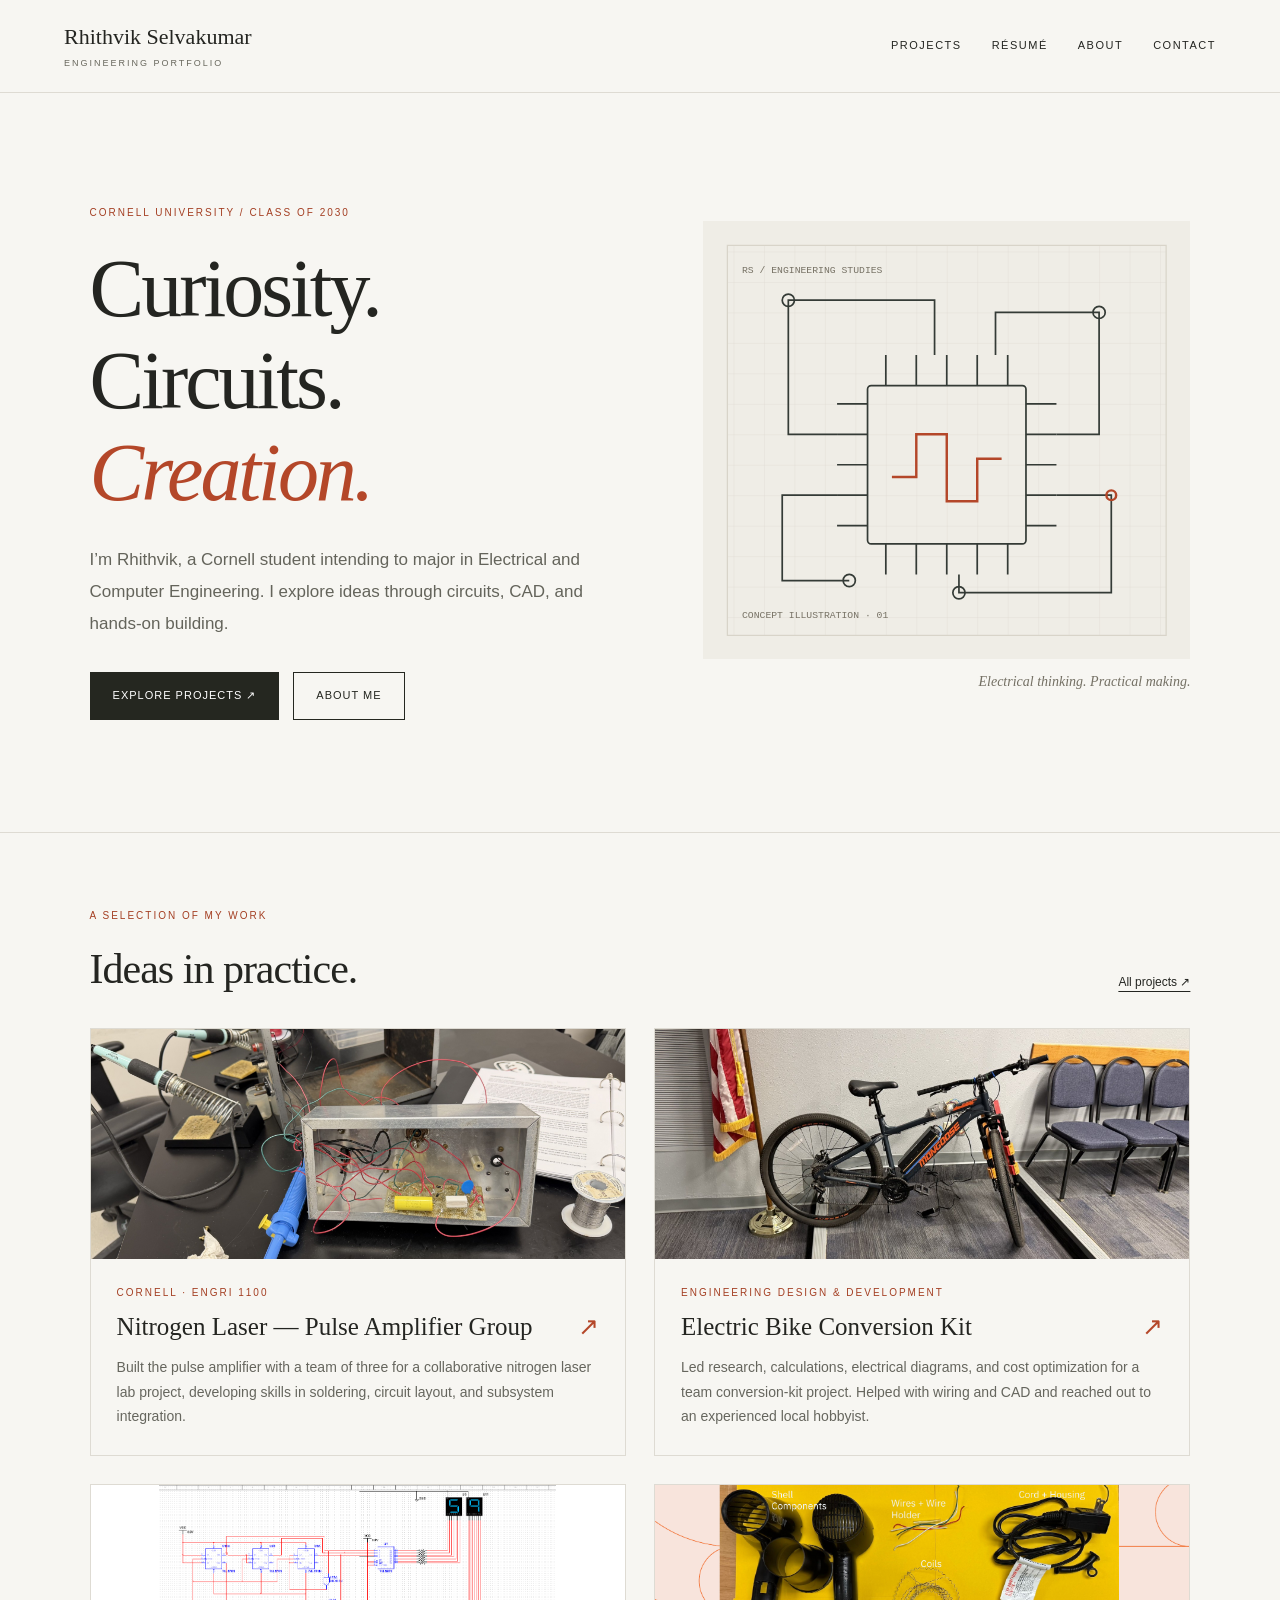
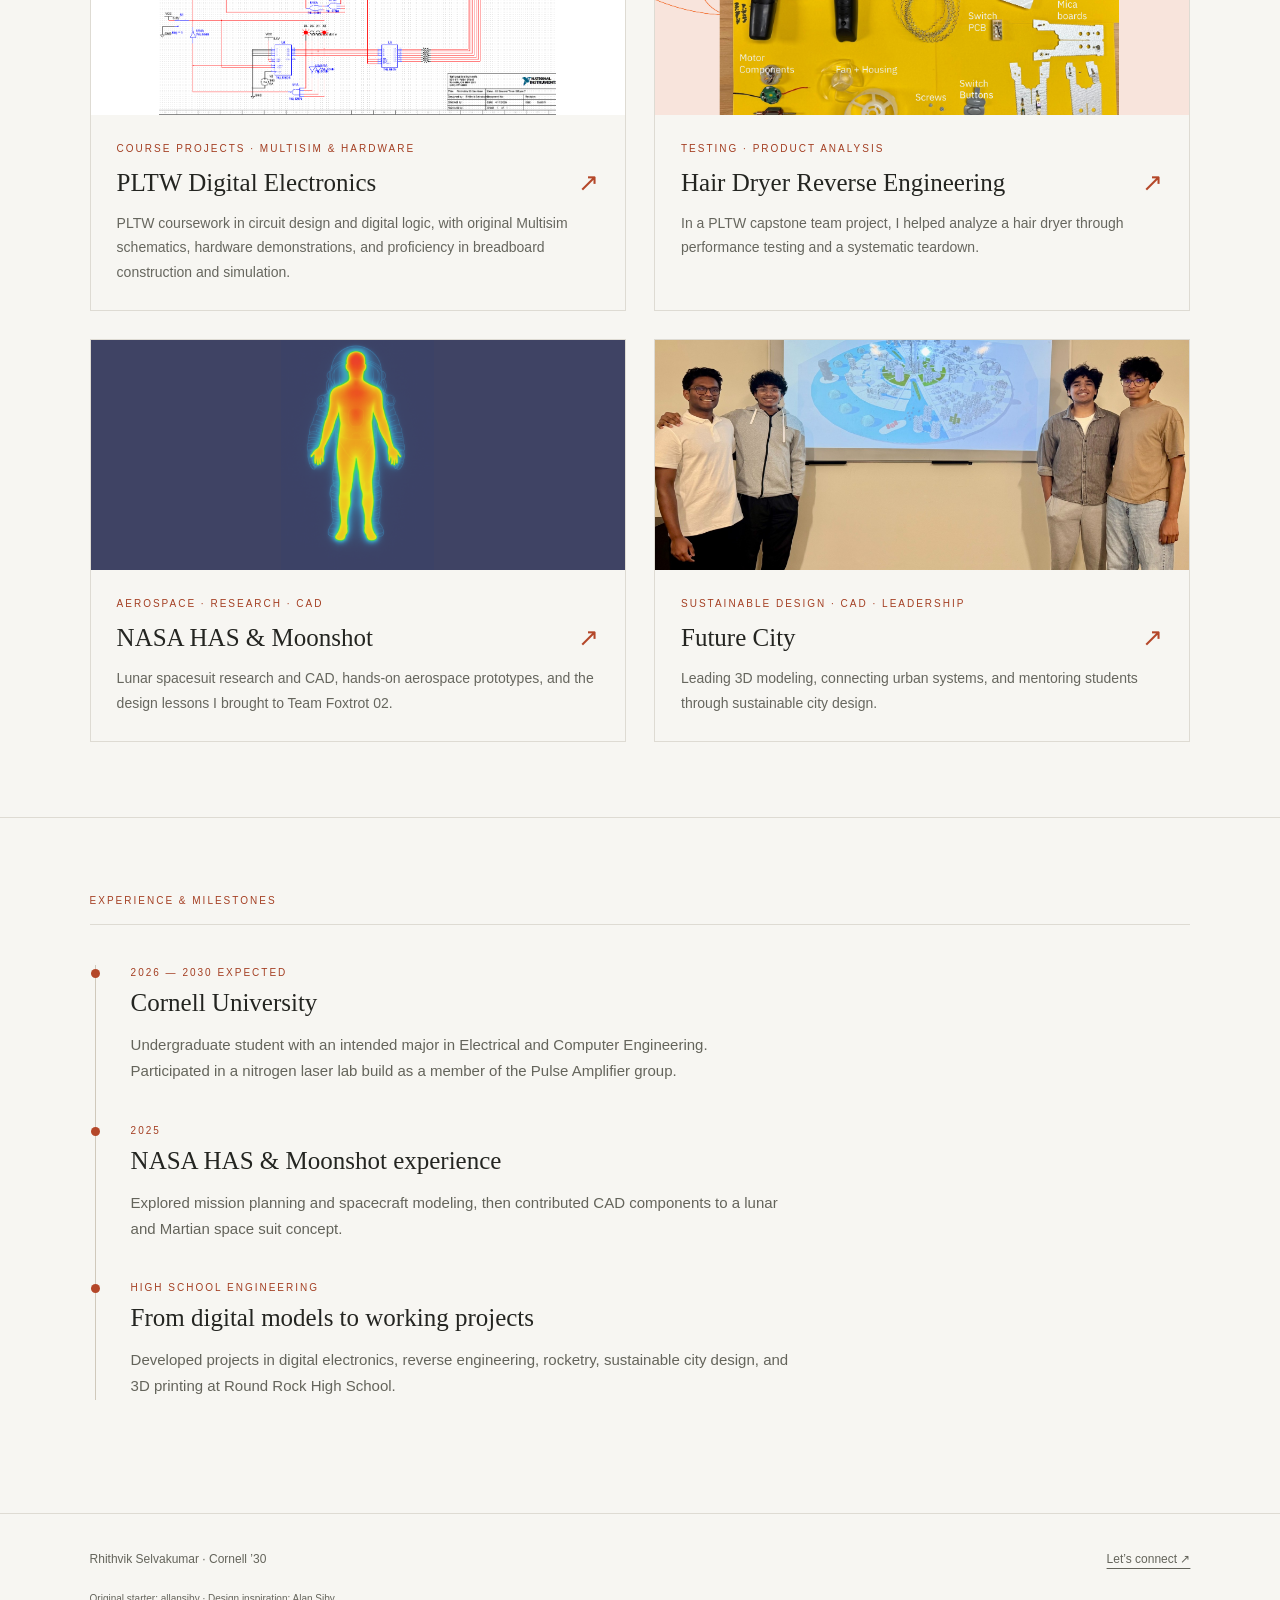
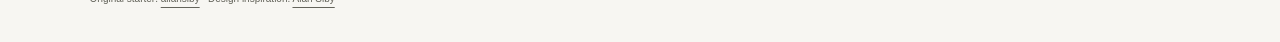
==== commit 27f4ee2c: "Add files via upload" ====
--- a/index.html
+++ b/index.html
@@ -1 +1 @@
-<!DOCTYPE html><html lang="en"><head><meta charset="UTF-8"><meta name="viewport" content="width=device-width,initial-scale=1"><title>Home | Rhithvik Selvakumar</title><meta name="description" content="Rhithvik Selvakumar’s engineering portfolio. Cornell University, Class of 2030. Electrical and computer engineering interests, digital circuits, CAD and fabrication."><link rel="stylesheet" href="styles.css?v=laser-gallery-2"></head><body><a class="skip" href="#main">Skip to content</a><header><a class="logo" href="index.html">Rhithvik Selvakumar<span>ENGINEERING PORTFOLIO</span></a><nav aria-label="Main navigation"><a href="projects.html">Projects</a><a href="resume.html">Résumé</a><a href="about.html">About</a><a href="contact.html">Contact</a></nav></header><main id="main"><section class="hero"><div><p class="eyebrow">Cornell University / Class of 2030</p><h1>Curiosity.<br>Circuits.<br><em>Creation.</em></h1><p class="lead">I’m Rhithvik, a Cornell student intending to major in Electrical and Computer Engineering. I explore ideas through circuits, CAD, and hands-on building.</p><div class="actions"><a class="button" href="projects.html">Explore projects ↗</a><a class="button outline" href="about.html">About me</a></div></div><div class="hero-art"><svg viewBox="0 0 400 360" xmlns="http://www.w3.org/2000/svg" role="img" aria-label="Decorative electrical engineering line drawing"><defs><pattern id="grid0" width="25" height="25" patternUnits="userSpaceOnUse"><path d="M25 0H0V25" fill="none" stroke="#dedbd2" stroke-width=".6"/></pattern></defs><rect width="400" height="360" fill="#efede6"/><rect x="20" y="20" width="360" height="320" fill="url(#grid0)" stroke="#d8d4c9"/><g fill="none" stroke="#343b36" stroke-width="1.4"><rect x="135" y="135" width="130" height="130" rx="3"/><path d="M150 135v-25 M150 265v25 M135 150h-25 M265 150h25"/><path d="M175 135v-25 M175 265v25 M135 175h-25 M265 175h25"/><path d="M200 135v-25 M200 265v25 M135 200h-25 M265 200h25"/><path d="M225 135v-25 M225 265v25 M135 225h-25 M265 225h25"/><path d="M250 135v-25 M250 265v25 M135 250h-25 M265 250h25"/><path d="M110 175H70V65H190V110 M290 225H335V305H210V290 M110 225H65V295H120 M290 175H325V75H240V110"/><circle cx="70" cy="65" r="5"/><circle cx="325" cy="75" r="5"/><circle cx="120" cy="295" r="5"/><circle cx="210" cy="305" r="5"/></g><g fill="none" stroke="#b44729" stroke-width="2"><path d="M155 210h20v-35h25v55h25v-35h20"/><circle cx="335" cy="225" r="4"/></g><text x="32" y="43" font-family="monospace" font-size="8" fill="#777265">RS / ENGINEERING STUDIES</text><text x="32" y="326" font-family="monospace" font-size="8" fill="#777265">CONCEPT ILLUSTRATION · 01</text></svg><p>Electrical thinking. Practical making.</p></div></section><section class="section"><div class="section-head"><div><p class="eyebrow">A selection of my work</p><h2>Ideas in practice.</h2></div><a href="projects.html">All projects ↗</a></div><div class="gallery"><a class="card" href="nitrogen-laser.html"><div class="card-art"><img src="images/nitrogen-laser/IMG_6338.jpg" alt="Pulse amplifier circuit assembly on the lab bench" loading="lazy"></div><div class="card-text"><p class="eyebrow">Cornell · ENGRI 1100</p><h3>Nitrogen Laser — Pulse Amplifier Group <span>↗</span></h3><p>Built the pulse amplifier with a team of three for a collaborative nitrogen laser lab project, developing skills in soldering, circuit layout, and subsystem integration.</p></div></a><a class="card" href="electric-bike.html"><div class="card-art"><img src="images/electric-bike/IMG_2630.jpg" alt="Electric bike conversion prototype at the team presentation" loading="lazy"></div><div class="card-text"><p class="eyebrow">Engineering Design &amp; Development</p><h3>Electric Bike Conversion Kit <span>↗</span></h3><p>Led research, calculations, electrical diagrams, and cost optimization for a team conversion-kit project. Helped with wiring and CAD and reached out to an experienced local hobbyist.</p></div></a><a class="card" href="digital-electronics.html"><div class="card-art"><img src="images/digital-electronics/sixty-sec-timer-using-synchronous-counters-1.png" alt="Multisim synchronous timer circuit displaying 59" loading="lazy" style="object-fit:contain;background:white"></div><div class="card-text"><p class="eyebrow">Course projects · Multisim &amp; hardware</p><h3>PLTW Digital Electronics <span>↗</span></h3><p>PLTW coursework in circuit design and digital logic, with original Multisim schematics, hardware demonstrations, and proficiency in breadboard construction and simulation.</p></div></a><a class="card" href="reverse-engineering.html"><div class="card-art"><img src="images/reverse-engineering/annotated-teardown.png" alt="Annotated hair dryer teardown showing the internal components" loading="lazy"></div><div class="card-text"><p class="eyebrow">Testing · Product analysis</p><h3>Hair Dryer Reverse Engineering <span>↗</span></h3><p>In a PLTW capstone team project, I helped analyze a hair dryer through performance testing and a systematic teardown.</p></div></a><a class="card" href="future-city.html"><div class="card-art"><img src="images/future-city/team-model.jpg" alt="Our Future City team and digital city model" loading="lazy" style="width:100%;height:100%;object-fit:cover"></div><div class="card-text"><p class="eyebrow">Sustainable design · CAD · Leadership</p><h3>Future City <span>↗</span></h3><p>Leading 3D modeling, connecting urban systems, and mentoring students through sustainable city design.</p></div></a></div></section><section class="section"><p class="eyebrow ruled">Experience &amp; milestones</p><div class="timeline"><article><p class="eyebrow">2026 — 2030 expected</p><h3>Cornell University</h3><p>Undergraduate student with an intended major in Electrical and Computer Engineering. Participated in a nitrogen laser lab build as a member of the Pulse Amplifier group.</p></article><article><p class="eyebrow">2025</p><h3>NASA HAS &amp; Moonshot experience</h3><p>Explored mission planning and spacecraft modeling, then contributed CAD components to a lunar and Martian space suit concept.</p></article><article><p class="eyebrow">High school engineering</p><h3>From digital models to working projects</h3><p>Developed projects in digital electronics, reverse engineering, rocketry, sustainable city design, and 3D printing at Round Rock High School.</p></article></div></section></main><footer><span>Rhithvik Selvakumar · Cornell ’30</span><a href="mailto:rhithvikselvakumar@gmail.com">Let’s connect ↗</a><small>Original starter: <a href="https://github.com/allansiby/Portfolio">allansiby</a> · Design inspiration: <a href="https://alansiby07.github.io/portfolio/">Alan Siby</a></small></footer></body></html>+<!DOCTYPE html><html lang="en"><head><meta charset="UTF-8"><meta name="viewport" content="width=device-width,initial-scale=1"><title>Home | Rhithvik Selvakumar</title><meta name="description" content="Rhithvik Selvakumar’s engineering portfolio. Cornell University, Class of 2030. Electrical and computer engineering interests, digital circuits, CAD and fabrication."><link rel="stylesheet" href="styles.css?v=laser-gallery-2"></head><body><a class="skip" href="#main">Skip to content</a><header><a class="logo" href="index.html">Rhithvik Selvakumar<span>ENGINEERING PORTFOLIO</span></a><nav aria-label="Main navigation"><a href="projects.html">Projects</a><a href="resume.html">Résumé</a><a href="about.html">About</a><a href="contact.html">Contact</a></nav></header><main id="main"><section class="hero"><div><p class="eyebrow">Cornell University / Class of 2030</p><h1>Curiosity.<br>Circuits.<br><em>Creation.</em></h1><p class="lead">I’m Rhithvik, a Cornell student intending to major in Electrical and Computer Engineering. I explore ideas through circuits, CAD, and hands-on building.</p><div class="actions"><a class="button" href="projects.html">Explore projects ↗</a><a class="button outline" href="about.html">About me</a></div></div><div class="hero-art"><svg viewBox="0 0 400 360" xmlns="http://www.w3.org/2000/svg" role="img" aria-label="Decorative electrical engineering line drawing"><defs><pattern id="grid0" width="25" height="25" patternUnits="userSpaceOnUse"><path d="M25 0H0V25" fill="none" stroke="#dedbd2" stroke-width=".6"/></pattern></defs><rect width="400" height="360" fill="#efede6"/><rect x="20" y="20" width="360" height="320" fill="url(#grid0)" stroke="#d8d4c9"/><g fill="none" stroke="#343b36" stroke-width="1.4"><rect x="135" y="135" width="130" height="130" rx="3"/><path d="M150 135v-25 M150 265v25 M135 150h-25 M265 150h25"/><path d="M175 135v-25 M175 265v25 M135 175h-25 M265 175h25"/><path d="M200 135v-25 M200 265v25 M135 200h-25 M265 200h25"/><path d="M225 135v-25 M225 265v25 M135 225h-25 M265 225h25"/><path d="M250 135v-25 M250 265v25 M135 250h-25 M265 250h25"/><path d="M110 175H70V65H190V110 M290 225H335V305H210V290 M110 225H65V295H120 M290 175H325V75H240V110"/><circle cx="70" cy="65" r="5"/><circle cx="325" cy="75" r="5"/><circle cx="120" cy="295" r="5"/><circle cx="210" cy="305" r="5"/></g><g fill="none" stroke="#b44729" stroke-width="2"><path d="M155 210h20v-35h25v55h25v-35h20"/><circle cx="335" cy="225" r="4"/></g><text x="32" y="43" font-family="monospace" font-size="8" fill="#777265">RS / ENGINEERING STUDIES</text><text x="32" y="326" font-family="monospace" font-size="8" fill="#777265">CONCEPT ILLUSTRATION · 01</text></svg><p>Electrical thinking. Practical making.</p></div></section><section class="section"><div class="section-head"><div><p class="eyebrow">A selection of my work</p><h2>Ideas in practice.</h2></div><a href="projects.html">All projects ↗</a></div><div class="gallery"><a class="card" href="nitrogen-laser.html"><div class="card-art"><img src="images/nitrogen-laser/IMG_6338.jpg" alt="Pulse amplifier circuit assembly on the lab bench" loading="lazy"></div><div class="card-text"><p class="eyebrow">Cornell · ENGRI 1100</p><h3>Nitrogen Laser — Pulse Amplifier Group <span>↗</span></h3><p>Built the pulse amplifier with a team of three for a collaborative nitrogen laser lab project, developing skills in soldering, circuit layout, and subsystem integration.</p></div></a><a class="card" href="electric-bike.html"><div class="card-art"><img src="images/electric-bike/IMG_2630.jpg" alt="Electric bike conversion prototype at the team presentation" loading="lazy"></div><div class="card-text"><p class="eyebrow">Engineering Design &amp; Development</p><h3>Electric Bike Conversion Kit <span>↗</span></h3><p>Led research, calculations, electrical diagrams, and cost optimization for a team conversion-kit project. Helped with wiring and CAD and reached out to an experienced local hobbyist.</p></div></a><a class="card" href="digital-electronics.html"><div class="card-art"><img src="images/digital-electronics/sixty-sec-timer-using-synchronous-counters-1.png" alt="Multisim synchronous timer circuit displaying 59" loading="lazy" style="object-fit:contain;background:white"></div><div class="card-text"><p class="eyebrow">Course projects · Multisim &amp; hardware</p><h3>PLTW Digital Electronics <span>↗</span></h3><p>PLTW coursework in circuit design and digital logic, with original Multisim schematics, hardware demonstrations, and proficiency in breadboard construction and simulation.</p></div></a><a class="card" href="reverse-engineering.html"><div class="card-art"><img src="images/reverse-engineering/annotated-teardown.png" alt="Annotated hair dryer teardown showing the internal components" loading="lazy"></div><div class="card-text"><p class="eyebrow">Testing · Product analysis</p><h3>Hair Dryer Reverse Engineering <span>↗</span></h3><p>In a PLTW capstone team project, I helped analyze a hair dryer through performance testing and a systematic teardown.</p></div></a><a class="card" href="space-suit.html"><div class="card-art"><img src="images/has/thermal-concept.png" alt="Moonshot thermal concept illustration" loading="lazy" style="width:100%;height:100%;object-fit:contain;background:#3f4364"></div><div class="card-text"><p class="eyebrow">Aerospace · Research · CAD</p><h3>NASA HAS &amp; Moonshot <span>↗</span></h3><p>Lunar spacesuit research and CAD, hands-on aerospace prototypes, and the design lessons I brought to Team Foxtrot 02.</p></div></a><a class="card" href="future-city.html"><div class="card-art"><img src="images/future-city/team-model.jpg" alt="Our Future City team and digital city model" loading="lazy" style="width:100%;height:100%;object-fit:cover"></div><div class="card-text"><p class="eyebrow">Sustainable design · CAD · Leadership</p><h3>Future City <span>↗</span></h3><p>Leading 3D modeling, connecting urban systems, and mentoring students through sustainable city design.</p></div></a></div></section><section class="section"><p class="eyebrow ruled">Experience &amp; milestones</p><div class="timeline"><article><p class="eyebrow">2026 — 2030 expected</p><h3>Cornell University</h3><p>Undergraduate student with an intended major in Electrical and Computer Engineering. Participated in a nitrogen laser lab build as a member of the Pulse Amplifier group.</p></article><article><p class="eyebrow">2025</p><h3>NASA HAS &amp; Moonshot experience</h3><p>Explored mission planning and spacecraft modeling, then contributed CAD components to a lunar and Martian space suit concept.</p></article><article><p class="eyebrow">High school engineering</p><h3>From digital models to working projects</h3><p>Developed projects in digital electronics, reverse engineering, rocketry, sustainable city design, and 3D printing at Round Rock High School.</p></article></div></section></main><footer><span>Rhithvik Selvakumar · Cornell ’30</span><a href="mailto:rhithvikselvakumar@gmail.com">Let’s connect ↗</a><small>Original starter: <a href="https://github.com/allansiby/Portfolio">allansiby</a> · Design inspiration: <a href="https://alansiby07.github.io/portfolio/">Alan Siby</a></small></footer></body></html>
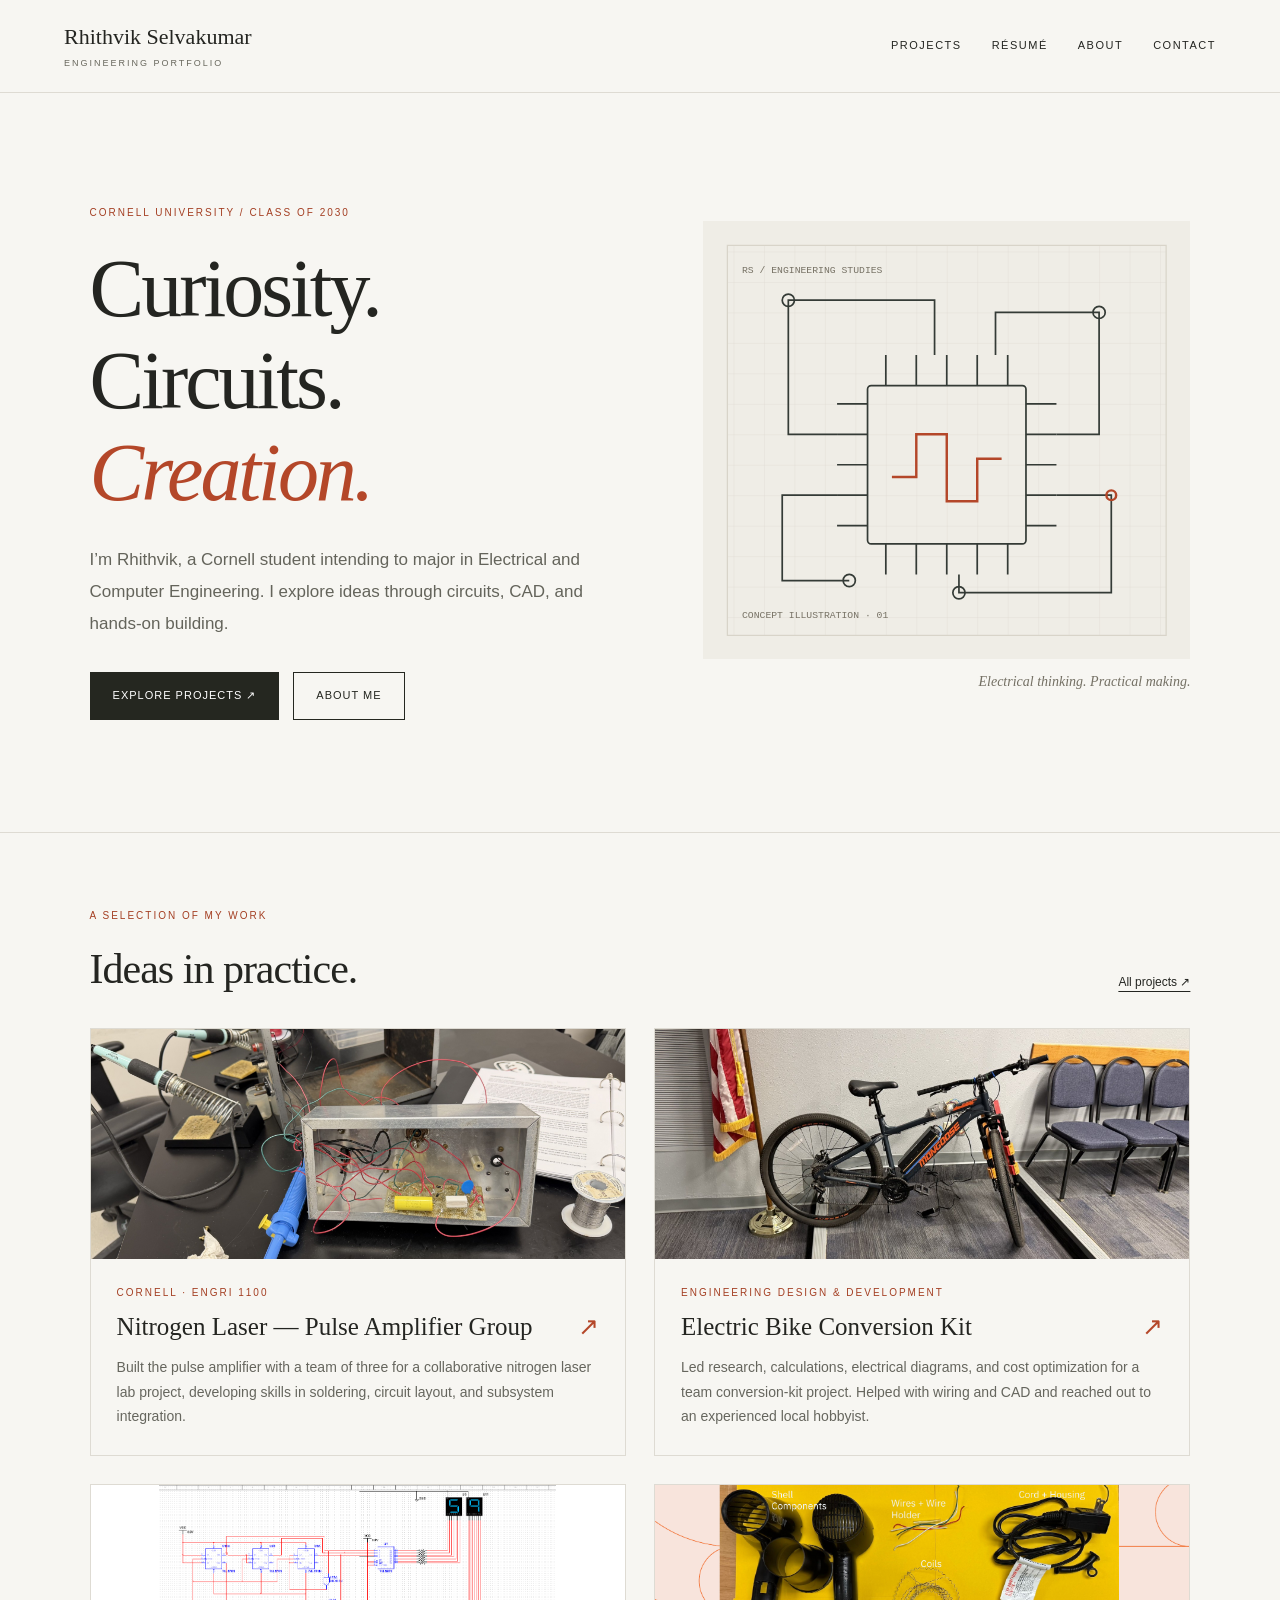
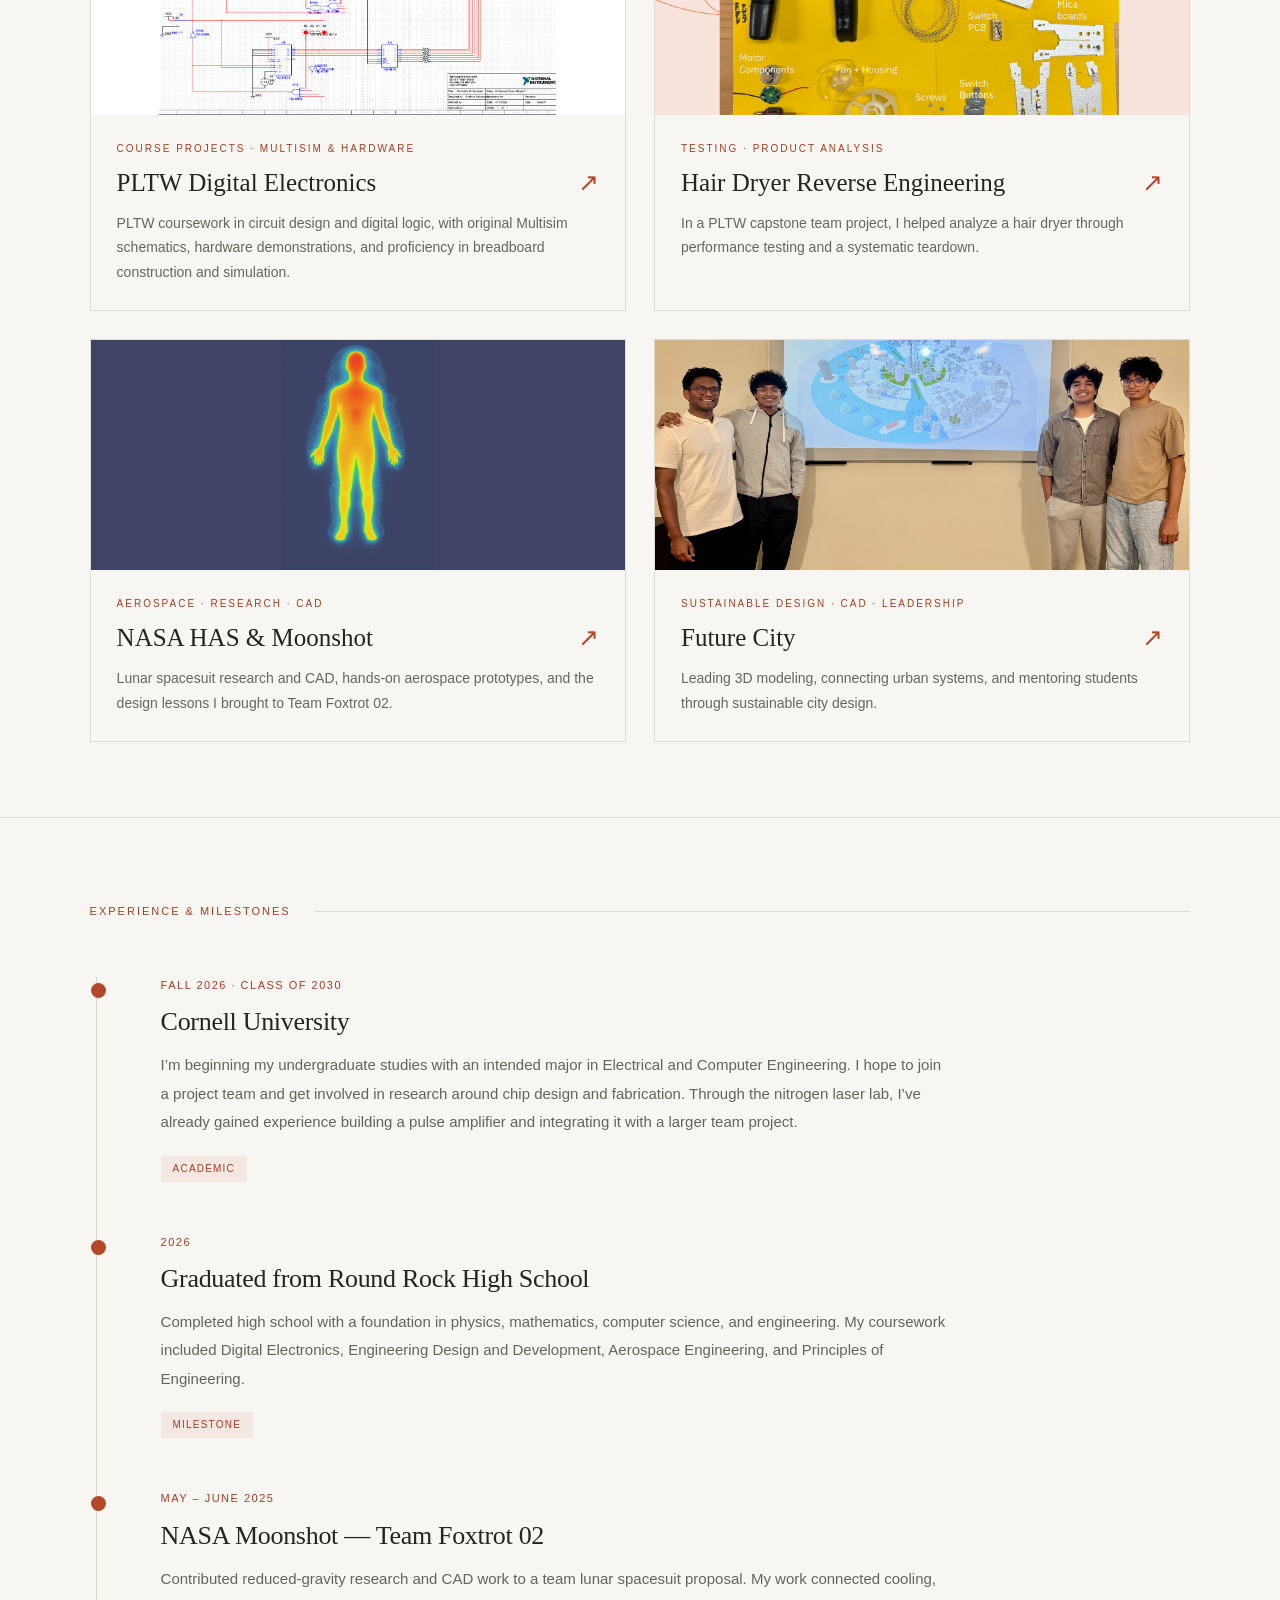
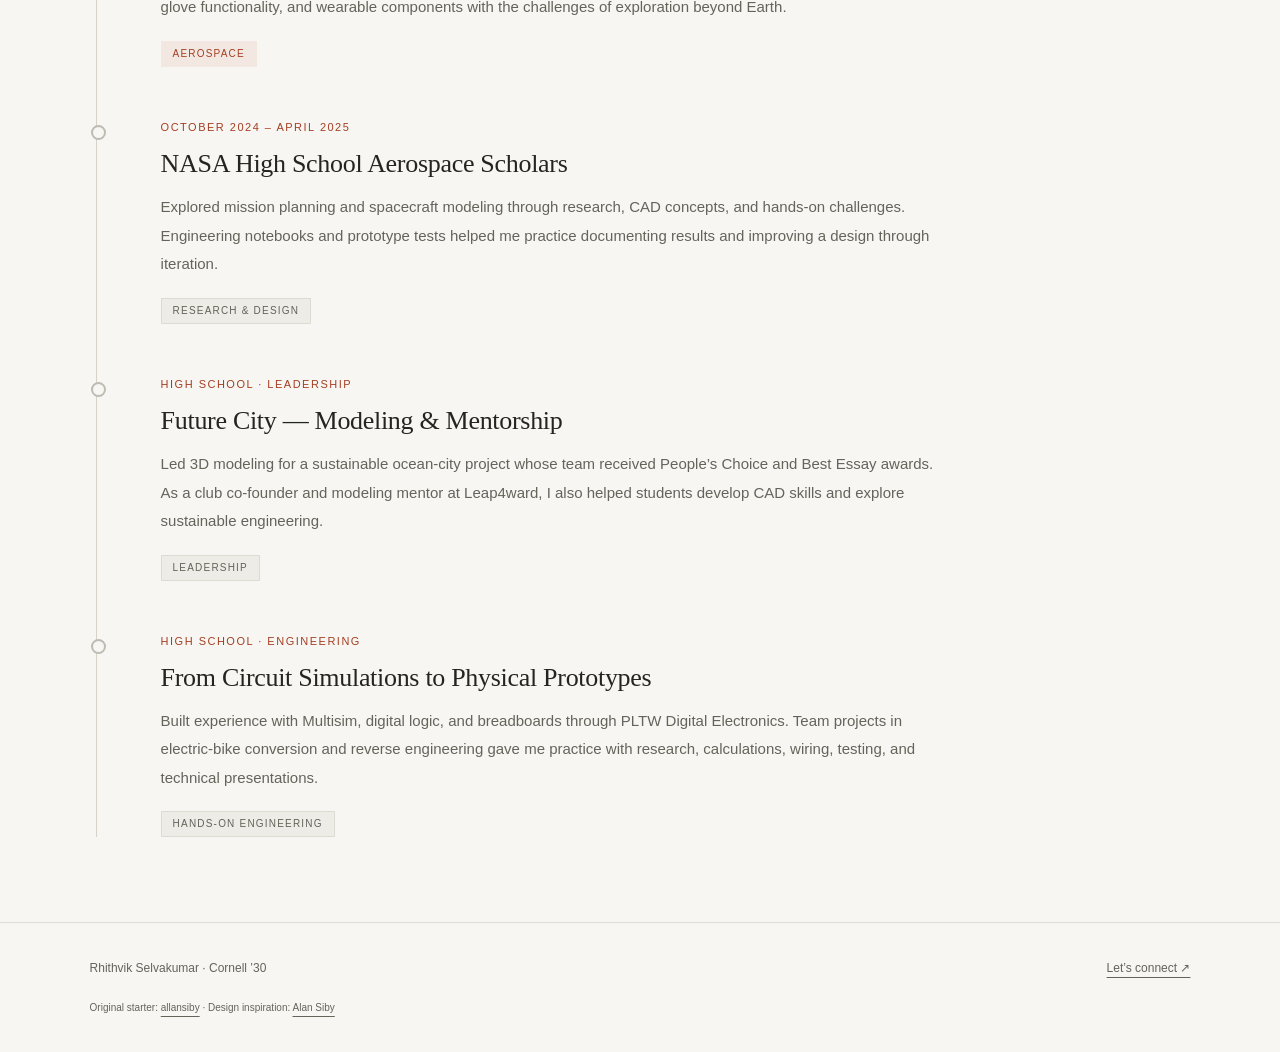
==== commit 86694d21: "Add files via upload" ====
--- a/index.html
+++ b/index.html
@@ -1 +1 @@
-<!DOCTYPE html><html lang="en"><head><meta charset="UTF-8"><meta name="viewport" content="width=device-width,initial-scale=1"><title>Home | Rhithvik Selvakumar</title><meta name="description" content="Rhithvik Selvakumar’s engineering portfolio. Cornell University, Class of 2030. Electrical and computer engineering interests, digital circuits, CAD and fabrication."><link rel="stylesheet" href="styles.css?v=laser-gallery-2"></head><body><a class="skip" href="#main">Skip to content</a><header><a class="logo" href="index.html">Rhithvik Selvakumar<span>ENGINEERING PORTFOLIO</span></a><nav aria-label="Main navigation"><a href="projects.html">Projects</a><a href="resume.html">Résumé</a><a href="about.html">About</a><a href="contact.html">Contact</a></nav></header><main id="main"><section class="hero"><div><p class="eyebrow">Cornell University / Class of 2030</p><h1>Curiosity.<br>Circuits.<br><em>Creation.</em></h1><p class="lead">I’m Rhithvik, a Cornell student intending to major in Electrical and Computer Engineering. I explore ideas through circuits, CAD, and hands-on building.</p><div class="actions"><a class="button" href="projects.html">Explore projects ↗</a><a class="button outline" href="about.html">About me</a></div></div><div class="hero-art"><svg viewBox="0 0 400 360" xmlns="http://www.w3.org/2000/svg" role="img" aria-label="Decorative electrical engineering line drawing"><defs><pattern id="grid0" width="25" height="25" patternUnits="userSpaceOnUse"><path d="M25 0H0V25" fill="none" stroke="#dedbd2" stroke-width=".6"/></pattern></defs><rect width="400" height="360" fill="#efede6"/><rect x="20" y="20" width="360" height="320" fill="url(#grid0)" stroke="#d8d4c9"/><g fill="none" stroke="#343b36" stroke-width="1.4"><rect x="135" y="135" width="130" height="130" rx="3"/><path d="M150 135v-25 M150 265v25 M135 150h-25 M265 150h25"/><path d="M175 135v-25 M175 265v25 M135 175h-25 M265 175h25"/><path d="M200 135v-25 M200 265v25 M135 200h-25 M265 200h25"/><path d="M225 135v-25 M225 265v25 M135 225h-25 M265 225h25"/><path d="M250 135v-25 M250 265v25 M135 250h-25 M265 250h25"/><path d="M110 175H70V65H190V110 M290 225H335V305H210V290 M110 225H65V295H120 M290 175H325V75H240V110"/><circle cx="70" cy="65" r="5"/><circle cx="325" cy="75" r="5"/><circle cx="120" cy="295" r="5"/><circle cx="210" cy="305" r="5"/></g><g fill="none" stroke="#b44729" stroke-width="2"><path d="M155 210h20v-35h25v55h25v-35h20"/><circle cx="335" cy="225" r="4"/></g><text x="32" y="43" font-family="monospace" font-size="8" fill="#777265">RS / ENGINEERING STUDIES</text><text x="32" y="326" font-family="monospace" font-size="8" fill="#777265">CONCEPT ILLUSTRATION · 01</text></svg><p>Electrical thinking. Practical making.</p></div></section><section class="section"><div class="section-head"><div><p class="eyebrow">A selection of my work</p><h2>Ideas in practice.</h2></div><a href="projects.html">All projects ↗</a></div><div class="gallery"><a class="card" href="nitrogen-laser.html"><div class="card-art"><img src="images/nitrogen-laser/IMG_6338.jpg" alt="Pulse amplifier circuit assembly on the lab bench" loading="lazy"></div><div class="card-text"><p class="eyebrow">Cornell · ENGRI 1100</p><h3>Nitrogen Laser — Pulse Amplifier Group <span>↗</span></h3><p>Built the pulse amplifier with a team of three for a collaborative nitrogen laser lab project, developing skills in soldering, circuit layout, and subsystem integration.</p></div></a><a class="card" href="electric-bike.html"><div class="card-art"><img src="images/electric-bike/IMG_2630.jpg" alt="Electric bike conversion prototype at the team presentation" loading="lazy"></div><div class="card-text"><p class="eyebrow">Engineering Design &amp; Development</p><h3>Electric Bike Conversion Kit <span>↗</span></h3><p>Led research, calculations, electrical diagrams, and cost optimization for a team conversion-kit project. Helped with wiring and CAD and reached out to an experienced local hobbyist.</p></div></a><a class="card" href="digital-electronics.html"><div class="card-art"><img src="images/digital-electronics/sixty-sec-timer-using-synchronous-counters-1.png" alt="Multisim synchronous timer circuit displaying 59" loading="lazy" style="object-fit:contain;background:white"></div><div class="card-text"><p class="eyebrow">Course projects · Multisim &amp; hardware</p><h3>PLTW Digital Electronics <span>↗</span></h3><p>PLTW coursework in circuit design and digital logic, with original Multisim schematics, hardware demonstrations, and proficiency in breadboard construction and simulation.</p></div></a><a class="card" href="reverse-engineering.html"><div class="card-art"><img src="images/reverse-engineering/annotated-teardown.png" alt="Annotated hair dryer teardown showing the internal components" loading="lazy"></div><div class="card-text"><p class="eyebrow">Testing · Product analysis</p><h3>Hair Dryer Reverse Engineering <span>↗</span></h3><p>In a PLTW capstone team project, I helped analyze a hair dryer through performance testing and a systematic teardown.</p></div></a><a class="card" href="space-suit.html"><div class="card-art"><img src="images/has/thermal-concept.png" alt="Moonshot thermal concept illustration" loading="lazy" style="width:100%;height:100%;object-fit:contain;background:#3f4364"></div><div class="card-text"><p class="eyebrow">Aerospace · Research · CAD</p><h3>NASA HAS &amp; Moonshot <span>↗</span></h3><p>Lunar spacesuit research and CAD, hands-on aerospace prototypes, and the design lessons I brought to Team Foxtrot 02.</p></div></a><a class="card" href="future-city.html"><div class="card-art"><img src="images/future-city/team-model.jpg" alt="Our Future City team and digital city model" loading="lazy" style="width:100%;height:100%;object-fit:cover"></div><div class="card-text"><p class="eyebrow">Sustainable design · CAD · Leadership</p><h3>Future City <span>↗</span></h3><p>Leading 3D modeling, connecting urban systems, and mentoring students through sustainable city design.</p></div></a></div></section><section class="section"><p class="eyebrow ruled">Experience &amp; milestones</p><div class="timeline"><article><p class="eyebrow">2026 — 2030 expected</p><h3>Cornell University</h3><p>Undergraduate student with an intended major in Electrical and Computer Engineering. Participated in a nitrogen laser lab build as a member of the Pulse Amplifier group.</p></article><article><p class="eyebrow">2025</p><h3>NASA HAS &amp; Moonshot experience</h3><p>Explored mission planning and spacecraft modeling, then contributed CAD components to a lunar and Martian space suit concept.</p></article><article><p class="eyebrow">High school engineering</p><h3>From digital models to working projects</h3><p>Developed projects in digital electronics, reverse engineering, rocketry, sustainable city design, and 3D printing at Round Rock High School.</p></article></div></section></main><footer><span>Rhithvik Selvakumar · Cornell ’30</span><a href="mailto:rhithvikselvakumar@gmail.com">Let’s connect ↗</a><small>Original starter: <a href="https://github.com/allansiby/Portfolio">allansiby</a> · Design inspiration: <a href="https://alansiby07.github.io/portfolio/">Alan Siby</a></small></footer></body></html>+<!DOCTYPE html><html lang="en"><head><meta charset="UTF-8"><meta name="viewport" content="width=device-width,initial-scale=1"><title>Home | Rhithvik Selvakumar</title><meta name="description" content="Rhithvik Selvakumar’s engineering portfolio. Cornell University, Class of 2030. Electrical and computer engineering interests, digital circuits, CAD and fabrication."><link rel="stylesheet" href="styles.css?v=laser-gallery-2"><link rel="stylesheet" href="milestones.css"></head><body><a class="skip" href="#main">Skip to content</a><header><a class="logo" href="index.html">Rhithvik Selvakumar<span>ENGINEERING PORTFOLIO</span></a><nav aria-label="Main navigation"><a href="projects.html">Projects</a><a href="resume.html">Résumé</a><a href="about.html">About</a><a href="contact.html">Contact</a></nav></header><main id="main"><section class="hero"><div><p class="eyebrow">Cornell University / Class of 2030</p><h1>Curiosity.<br>Circuits.<br><em>Creation.</em></h1><p class="lead">I’m Rhithvik, a Cornell student intending to major in Electrical and Computer Engineering. I explore ideas through circuits, CAD, and hands-on building.</p><div class="actions"><a class="button" href="projects.html">Explore projects ↗</a><a class="button outline" href="about.html">About me</a></div></div><div class="hero-art"><svg viewBox="0 0 400 360" xmlns="http://www.w3.org/2000/svg" role="img" aria-label="Decorative electrical engineering line drawing"><defs><pattern id="grid0" width="25" height="25" patternUnits="userSpaceOnUse"><path d="M25 0H0V25" fill="none" stroke="#dedbd2" stroke-width=".6"/></pattern></defs><rect width="400" height="360" fill="#efede6"/><rect x="20" y="20" width="360" height="320" fill="url(#grid0)" stroke="#d8d4c9"/><g fill="none" stroke="#343b36" stroke-width="1.4"><rect x="135" y="135" width="130" height="130" rx="3"/><path d="M150 135v-25 M150 265v25 M135 150h-25 M265 150h25"/><path d="M175 135v-25 M175 265v25 M135 175h-25 M265 175h25"/><path d="M200 135v-25 M200 265v25 M135 200h-25 M265 200h25"/><path d="M225 135v-25 M225 265v25 M135 225h-25 M265 225h25"/><path d="M250 135v-25 M250 265v25 M135 250h-25 M265 250h25"/><path d="M110 175H70V65H190V110 M290 225H335V305H210V290 M110 225H65V295H120 M290 175H325V75H240V110"/><circle cx="70" cy="65" r="5"/><circle cx="325" cy="75" r="5"/><circle cx="120" cy="295" r="5"/><circle cx="210" cy="305" r="5"/></g><g fill="none" stroke="#b44729" stroke-width="2"><path d="M155 210h20v-35h25v55h25v-35h20"/><circle cx="335" cy="225" r="4"/></g><text x="32" y="43" font-family="monospace" font-size="8" fill="#777265">RS / ENGINEERING STUDIES</text><text x="32" y="326" font-family="monospace" font-size="8" fill="#777265">CONCEPT ILLUSTRATION · 01</text></svg><p>Electrical thinking. Practical making.</p></div></section><section class="section"><div class="section-head"><div><p class="eyebrow">A selection of my work</p><h2>Ideas in practice.</h2></div><a href="projects.html">All projects ↗</a></div><div class="gallery"><a class="card" href="nitrogen-laser.html"><div class="card-art"><img src="images/nitrogen-laser/IMG_6338.jpg" alt="Pulse amplifier circuit assembly on the lab bench" loading="lazy"></div><div class="card-text"><p class="eyebrow">Cornell · ENGRI 1100</p><h3>Nitrogen Laser — Pulse Amplifier Group <span>↗</span></h3><p>Built the pulse amplifier with a team of three for a collaborative nitrogen laser lab project, developing skills in soldering, circuit layout, and subsystem integration.</p></div></a><a class="card" href="electric-bike.html"><div class="card-art"><img src="images/electric-bike/IMG_2630.jpg" alt="Electric bike conversion prototype at the team presentation" loading="lazy"></div><div class="card-text"><p class="eyebrow">Engineering Design &amp; Development</p><h3>Electric Bike Conversion Kit <span>↗</span></h3><p>Led research, calculations, electrical diagrams, and cost optimization for a team conversion-kit project. Helped with wiring and CAD and reached out to an experienced local hobbyist.</p></div></a><a class="card" href="digital-electronics.html"><div class="card-art"><img src="images/digital-electronics/sixty-sec-timer-using-synchronous-counters-1.png" alt="Multisim synchronous timer circuit displaying 59" loading="lazy" style="object-fit:contain;background:white"></div><div class="card-text"><p class="eyebrow">Course projects · Multisim &amp; hardware</p><h3>PLTW Digital Electronics <span>↗</span></h3><p>PLTW coursework in circuit design and digital logic, with original Multisim schematics, hardware demonstrations, and proficiency in breadboard construction and simulation.</p></div></a><a class="card" href="reverse-engineering.html"><div class="card-art"><img src="images/reverse-engineering/annotated-teardown.png" alt="Annotated hair dryer teardown showing the internal components" loading="lazy"></div><div class="card-text"><p class="eyebrow">Testing · Product analysis</p><h3>Hair Dryer Reverse Engineering <span>↗</span></h3><p>In a PLTW capstone team project, I helped analyze a hair dryer through performance testing and a systematic teardown.</p></div></a><a class="card" href="space-suit.html"><div class="card-art"><img src="images/has/thermal-concept.png" alt="Moonshot thermal concept illustration" loading="lazy" style="width:100%;height:100%;object-fit:contain;background:#3f4364"></div><div class="card-text"><p class="eyebrow">Aerospace · Research · CAD</p><h3>NASA HAS &amp; Moonshot <span>↗</span></h3><p>Lunar spacesuit research and CAD, hands-on aerospace prototypes, and the design lessons I brought to Team Foxtrot 02.</p></div></a><a class="card" href="future-city.html"><div class="card-art"><img src="images/future-city/team-model.jpg" alt="Our Future City team and digital city model" loading="lazy" style="width:100%;height:100%;object-fit:cover"></div><div class="card-text"><p class="eyebrow">Sustainable design · CAD · Leadership</p><h3>Future City <span>↗</span></h3><p>Leading 3D modeling, connecting urban systems, and mentoring students through sustainable city design.</p></div></a></div></section><section class="section milestones" aria-labelledby="milestones-title"><div class="milestone-heading"><h2 id="milestones-title">Experience &amp; milestones</h2><span aria-hidden="true"></span></div><ol class="milestone-list"><li class="milestone milestone-highlight"><p class="milestone-date">Fall 2026 · Class of 2030</p><h3>Cornell University</h3><p class="milestone-description">I’m beginning my undergraduate studies with an intended major in Electrical and Computer Engineering. I hope to join a project team and get involved in research around chip design and fabrication. Through the nitrogen laser lab, I’ve already gained experience building a pulse amplifier and integrating it with a larger team project.</p><span class="milestone-tag">Academic</span></li><li class="milestone milestone-highlight"><p class="milestone-date">2026</p><h3>Graduated from Round Rock High School</h3><p class="milestone-description">Completed high school with a foundation in physics, mathematics, computer science, and engineering. My coursework included Digital Electronics, Engineering Design and Development, Aerospace Engineering, and Principles of Engineering.</p><span class="milestone-tag">Milestone</span></li><li class="milestone milestone-highlight"><p class="milestone-date">May – June 2025</p><h3>NASA Moonshot — Team Foxtrot 02</h3><p class="milestone-description">Contributed reduced-gravity research and CAD work to a team lunar spacesuit proposal. My work connected cooling, glove functionality, and wearable components with the challenges of exploration beyond Earth.</p><span class="milestone-tag">Aerospace</span></li><li class="milestone"><p class="milestone-date">October 2024 – April 2025</p><h3>NASA High School Aerospace Scholars</h3><p class="milestone-description">Explored mission planning and spacecraft modeling through research, CAD concepts, and hands-on challenges. Engineering notebooks and prototype tests helped me practice documenting results and improving a design through iteration.</p><span class="milestone-tag">Research & design</span></li><li class="milestone"><p class="milestone-date">High school · Leadership</p><h3>Future City — Modeling & Mentorship</h3><p class="milestone-description">Led 3D modeling for a sustainable ocean-city project whose team received People’s Choice and Best Essay awards. As a club co-founder and modeling mentor at Leap4ward, I also helped students develop CAD skills and explore sustainable engineering.</p><span class="milestone-tag">Leadership</span></li><li class="milestone"><p class="milestone-date">High school · Engineering</p><h3>From Circuit Simulations to Physical Prototypes</h3><p class="milestone-description">Built experience with Multisim, digital logic, and breadboards through PLTW Digital Electronics. Team projects in electric-bike conversion and reverse engineering gave me practice with research, calculations, wiring, testing, and technical presentations.</p><span class="milestone-tag">Hands-on engineering</span></li></ol></section></main><footer><span>Rhithvik Selvakumar · Cornell ’30</span><a href="mailto:rhithvikselvakumar@gmail.com">Let’s connect ↗</a><small>Original starter: <a href="https://github.com/allansiby/Portfolio">allansiby</a> · Design inspiration: <a href="https://alansiby07.github.io/portfolio/">Alan Siby</a></small></footer></body></html>
--- a/milestones.css
+++ b/milestones.css
@@ -0,0 +1 @@
+.milestones{padding-top:85px;padding-bottom:85px}.milestone-heading{display:flex;align-items:center;gap:24px;margin-bottom:56px}.milestone-heading h2{font:11px/1.6 Arial,Helvetica,sans-serif;text-transform:uppercase;letter-spacing:2px;color:#a43f23;flex-shrink:0}.milestone-heading>span{height:1px;background:#dedbd3;flex:1}.milestone-list{list-style:none;padding:0;margin:0 0 0 6px;max-width:960px;border-left:1px solid #d6d2c8}.milestone{position:relative;padding:0 0 52px 64px}.milestone:last-child{padding-bottom:0}.milestone:before{content:'';position:absolute;left:-6px;top:6px;width:11px;height:11px;border:2px solid #bdbbb2;border-radius:50%;background:#f7f6f2}.milestone-highlight:before{border-color:#b44729;background:#b44729}.milestone-date{font:11px/1.6 Arial,Helvetica,sans-serif;letter-spacing:1.5px;text-transform:uppercase;color:#a43f23;margin:0 0 11px}.milestone h3{font-size:26px;line-height:1.3;font-weight:400;letter-spacing:-.3px}.milestone-description{max-width:790px;font-size:15px;line-height:1.9;color:#64645b;margin:12px 0 16px}.milestone-tag{display:inline-block;padding:4px 11px;background:#eeece7;border:1px solid #dedbd3;color:#626258;font:10px/1.6 Arial,Helvetica,sans-serif;letter-spacing:1.2px;text-transform:uppercase}.milestone-highlight .milestone-tag{background:#f2e8e1;border-color:#f2e8e1;color:#a43f23}@media(max-width:760px){.milestones{padding-top:48px;padding-bottom:48px}.milestone-heading{gap:15px;margin-bottom:38px}.milestone-heading h2{font-size:10px;letter-spacing:1.4px}.milestone{padding-left:30px;padding-bottom:38px}.milestone h3{font-size:23px}.milestone-description{font-size:14px;line-height:1.85}.milestone-date{font-size:10px;letter-spacing:1.2px}}@media print{.milestone{break-inside:avoid;padding-bottom:24px}}
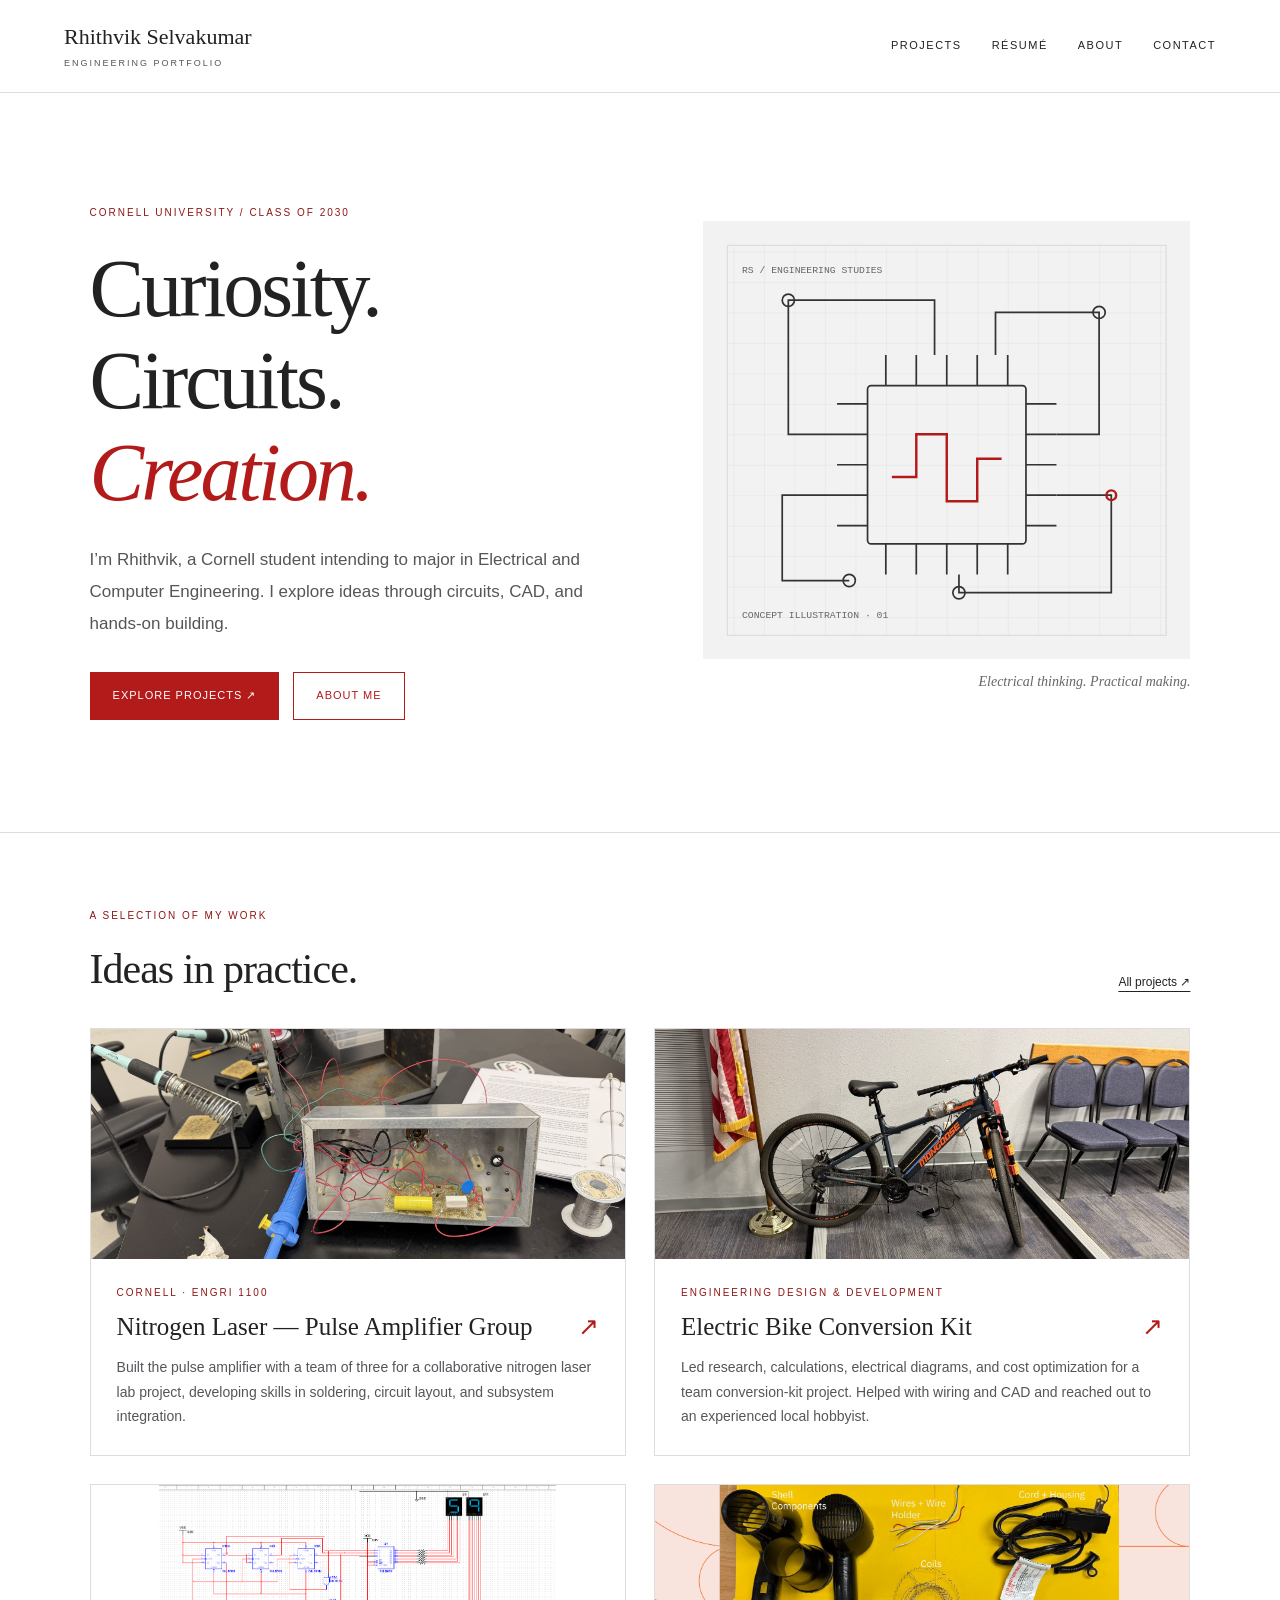
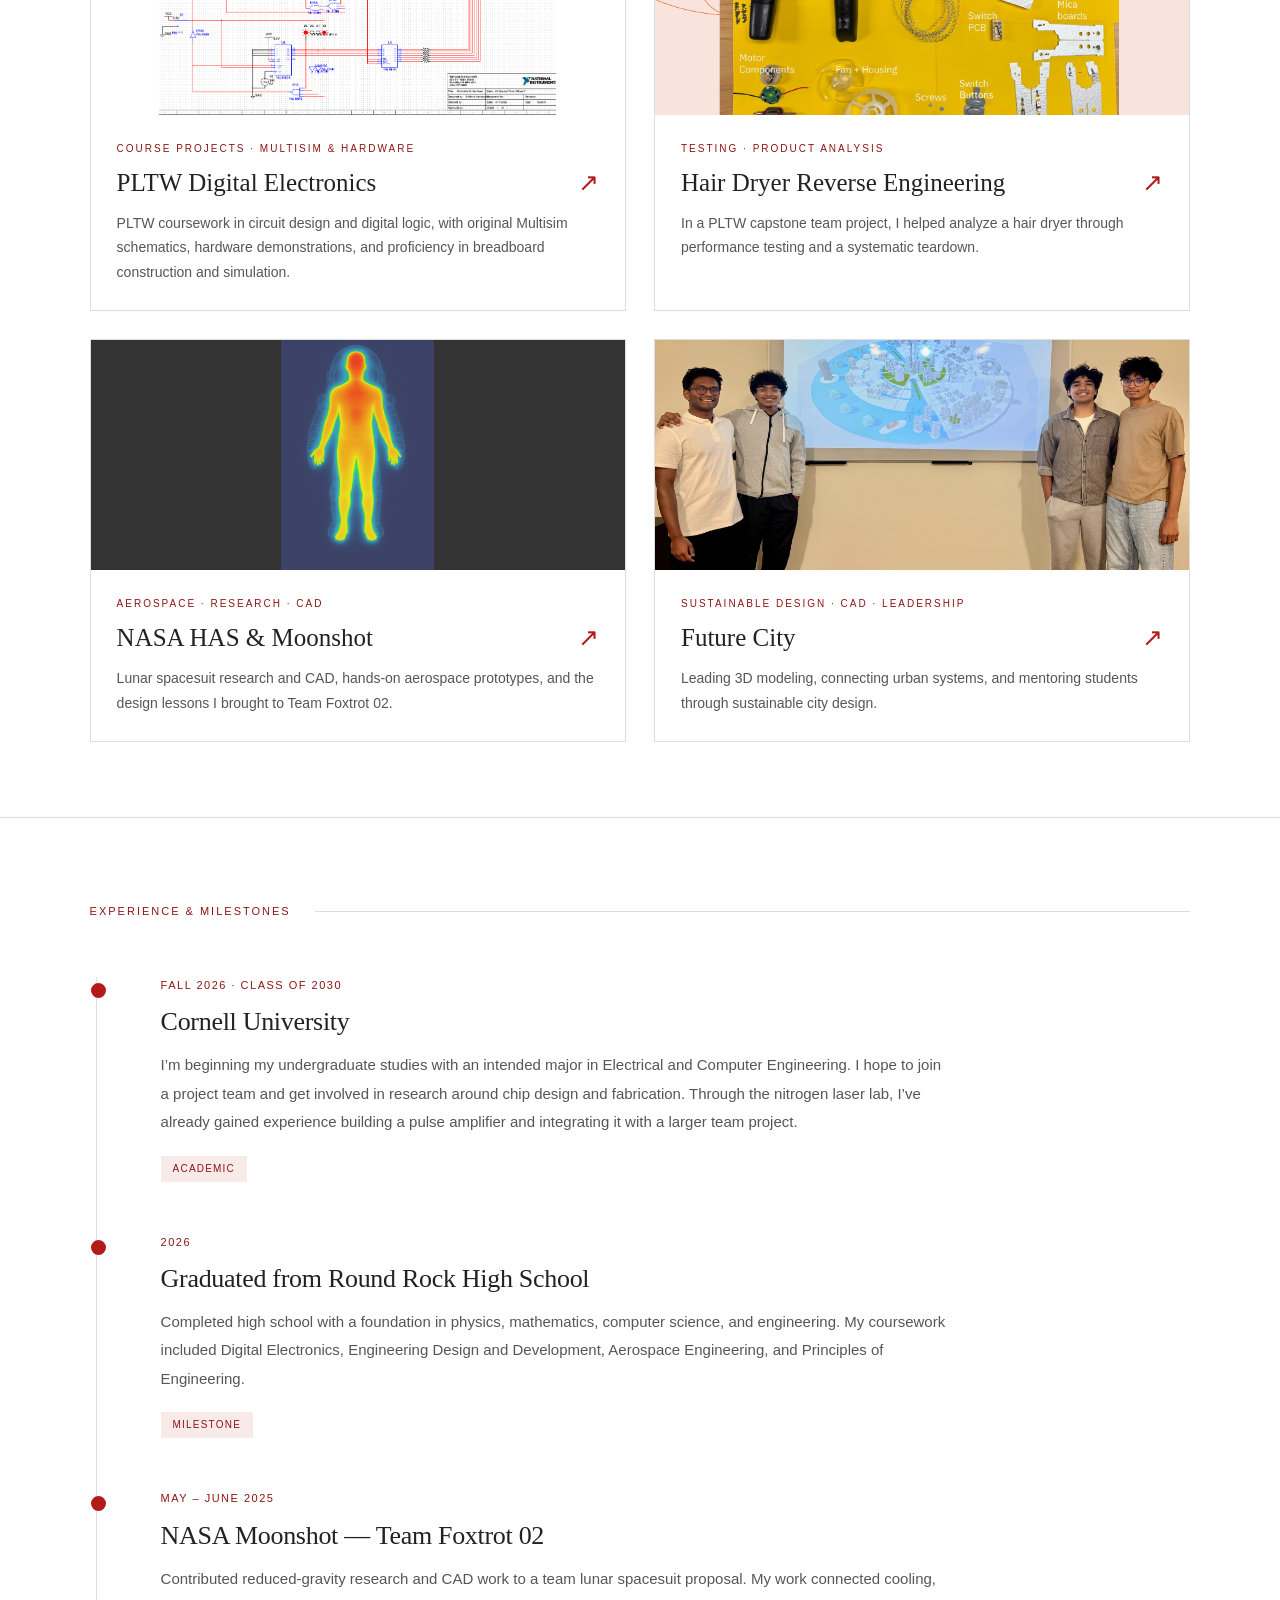
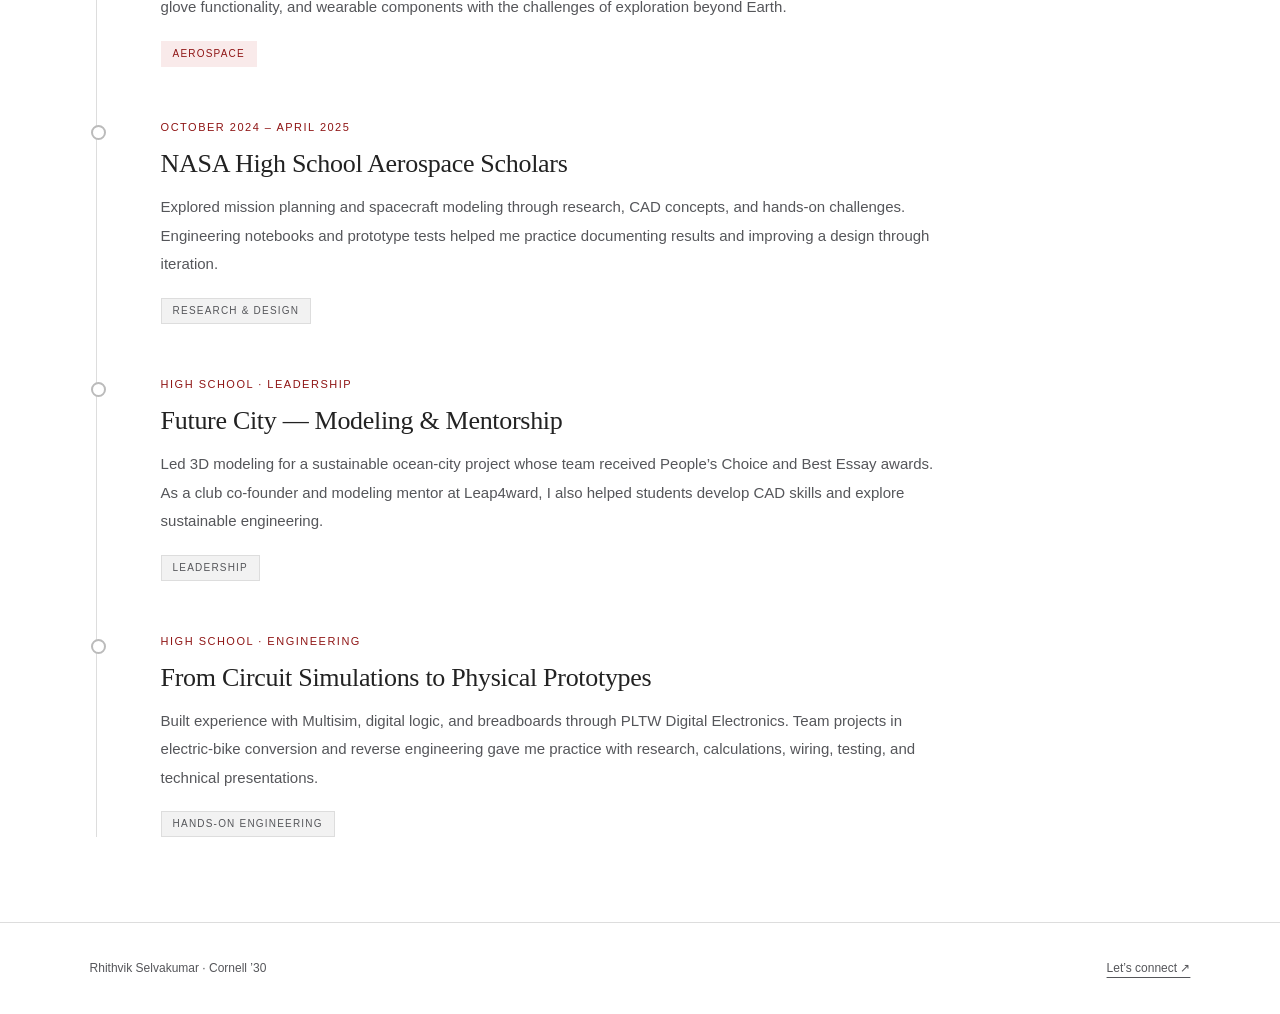
==== commit 441f24ae: "Add files via upload" ====
--- a/index.html
+++ b/index.html
@@ -1 +1 @@
-<!DOCTYPE html><html lang="en"><head><meta charset="UTF-8"><meta name="viewport" content="width=device-width,initial-scale=1"><title>Home | Rhithvik Selvakumar</title><meta name="description" content="Rhithvik Selvakumar’s engineering portfolio. Cornell University, Class of 2030. Electrical and computer engineering interests, digital circuits, CAD and fabrication."><link rel="stylesheet" href="styles.css?v=laser-gallery-2"><link rel="stylesheet" href="milestones.css"></head><body><a class="skip" href="#main">Skip to content</a><header><a class="logo" href="index.html">Rhithvik Selvakumar<span>ENGINEERING PORTFOLIO</span></a><nav aria-label="Main navigation"><a href="projects.html">Projects</a><a href="resume.html">Résumé</a><a href="about.html">About</a><a href="contact.html">Contact</a></nav></header><main id="main"><section class="hero"><div><p class="eyebrow">Cornell University / Class of 2030</p><h1>Curiosity.<br>Circuits.<br><em>Creation.</em></h1><p class="lead">I’m Rhithvik, a Cornell student intending to major in Electrical and Computer Engineering. I explore ideas through circuits, CAD, and hands-on building.</p><div class="actions"><a class="button" href="projects.html">Explore projects ↗</a><a class="button outline" href="about.html">About me</a></div></div><div class="hero-art"><svg viewBox="0 0 400 360" xmlns="http://www.w3.org/2000/svg" role="img" aria-label="Decorative electrical engineering line drawing"><defs><pattern id="grid0" width="25" height="25" patternUnits="userSpaceOnUse"><path d="M25 0H0V25" fill="none" stroke="#dedbd2" stroke-width=".6"/></pattern></defs><rect width="400" height="360" fill="#efede6"/><rect x="20" y="20" width="360" height="320" fill="url(#grid0)" stroke="#d8d4c9"/><g fill="none" stroke="#343b36" stroke-width="1.4"><rect x="135" y="135" width="130" height="130" rx="3"/><path d="M150 135v-25 M150 265v25 M135 150h-25 M265 150h25"/><path d="M175 135v-25 M175 265v25 M135 175h-25 M265 175h25"/><path d="M200 135v-25 M200 265v25 M135 200h-25 M265 200h25"/><path d="M225 135v-25 M225 265v25 M135 225h-25 M265 225h25"/><path d="M250 135v-25 M250 265v25 M135 250h-25 M265 250h25"/><path d="M110 175H70V65H190V110 M290 225H335V305H210V290 M110 225H65V295H120 M290 175H325V75H240V110"/><circle cx="70" cy="65" r="5"/><circle cx="325" cy="75" r="5"/><circle cx="120" cy="295" r="5"/><circle cx="210" cy="305" r="5"/></g><g fill="none" stroke="#b44729" stroke-width="2"><path d="M155 210h20v-35h25v55h25v-35h20"/><circle cx="335" cy="225" r="4"/></g><text x="32" y="43" font-family="monospace" font-size="8" fill="#777265">RS / ENGINEERING STUDIES</text><text x="32" y="326" font-family="monospace" font-size="8" fill="#777265">CONCEPT ILLUSTRATION · 01</text></svg><p>Electrical thinking. Practical making.</p></div></section><section class="section"><div class="section-head"><div><p class="eyebrow">A selection of my work</p><h2>Ideas in practice.</h2></div><a href="projects.html">All projects ↗</a></div><div class="gallery"><a class="card" href="nitrogen-laser.html"><div class="card-art"><img src="images/nitrogen-laser/IMG_6338.jpg" alt="Pulse amplifier circuit assembly on the lab bench" loading="lazy"></div><div class="card-text"><p class="eyebrow">Cornell · ENGRI 1100</p><h3>Nitrogen Laser — Pulse Amplifier Group <span>↗</span></h3><p>Built the pulse amplifier with a team of three for a collaborative nitrogen laser lab project, developing skills in soldering, circuit layout, and subsystem integration.</p></div></a><a class="card" href="electric-bike.html"><div class="card-art"><img src="images/electric-bike/IMG_2630.jpg" alt="Electric bike conversion prototype at the team presentation" loading="lazy"></div><div class="card-text"><p class="eyebrow">Engineering Design &amp; Development</p><h3>Electric Bike Conversion Kit <span>↗</span></h3><p>Led research, calculations, electrical diagrams, and cost optimization for a team conversion-kit project. Helped with wiring and CAD and reached out to an experienced local hobbyist.</p></div></a><a class="card" href="digital-electronics.html"><div class="card-art"><img src="images/digital-electronics/sixty-sec-timer-using-synchronous-counters-1.png" alt="Multisim synchronous timer circuit displaying 59" loading="lazy" style="object-fit:contain;background:white"></div><div class="card-text"><p class="eyebrow">Course projects · Multisim &amp; hardware</p><h3>PLTW Digital Electronics <span>↗</span></h3><p>PLTW coursework in circuit design and digital logic, with original Multisim schematics, hardware demonstrations, and proficiency in breadboard construction and simulation.</p></div></a><a class="card" href="reverse-engineering.html"><div class="card-art"><img src="images/reverse-engineering/annotated-teardown.png" alt="Annotated hair dryer teardown showing the internal components" loading="lazy"></div><div class="card-text"><p class="eyebrow">Testing · Product analysis</p><h3>Hair Dryer Reverse Engineering <span>↗</span></h3><p>In a PLTW capstone team project, I helped analyze a hair dryer through performance testing and a systematic teardown.</p></div></a><a class="card" href="space-suit.html"><div class="card-art"><img src="images/has/thermal-concept.png" alt="Moonshot thermal concept illustration" loading="lazy" style="width:100%;height:100%;object-fit:contain;background:#3f4364"></div><div class="card-text"><p class="eyebrow">Aerospace · Research · CAD</p><h3>NASA HAS &amp; Moonshot <span>↗</span></h3><p>Lunar spacesuit research and CAD, hands-on aerospace prototypes, and the design lessons I brought to Team Foxtrot 02.</p></div></a><a class="card" href="future-city.html"><div class="card-art"><img src="images/future-city/team-model.jpg" alt="Our Future City team and digital city model" loading="lazy" style="width:100%;height:100%;object-fit:cover"></div><div class="card-text"><p class="eyebrow">Sustainable design · CAD · Leadership</p><h3>Future City <span>↗</span></h3><p>Leading 3D modeling, connecting urban systems, and mentoring students through sustainable city design.</p></div></a></div></section><section class="section milestones" aria-labelledby="milestones-title"><div class="milestone-heading"><h2 id="milestones-title">Experience &amp; milestones</h2><span aria-hidden="true"></span></div><ol class="milestone-list"><li class="milestone milestone-highlight"><p class="milestone-date">Fall 2026 · Class of 2030</p><h3>Cornell University</h3><p class="milestone-description">I’m beginning my undergraduate studies with an intended major in Electrical and Computer Engineering. I hope to join a project team and get involved in research around chip design and fabrication. Through the nitrogen laser lab, I’ve already gained experience building a pulse amplifier and integrating it with a larger team project.</p><span class="milestone-tag">Academic</span></li><li class="milestone milestone-highlight"><p class="milestone-date">2026</p><h3>Graduated from Round Rock High School</h3><p class="milestone-description">Completed high school with a foundation in physics, mathematics, computer science, and engineering. My coursework included Digital Electronics, Engineering Design and Development, Aerospace Engineering, and Principles of Engineering.</p><span class="milestone-tag">Milestone</span></li><li class="milestone milestone-highlight"><p class="milestone-date">May – June 2025</p><h3>NASA Moonshot — Team Foxtrot 02</h3><p class="milestone-description">Contributed reduced-gravity research and CAD work to a team lunar spacesuit proposal. My work connected cooling, glove functionality, and wearable components with the challenges of exploration beyond Earth.</p><span class="milestone-tag">Aerospace</span></li><li class="milestone"><p class="milestone-date">October 2024 – April 2025</p><h3>NASA High School Aerospace Scholars</h3><p class="milestone-description">Explored mission planning and spacecraft modeling through research, CAD concepts, and hands-on challenges. Engineering notebooks and prototype tests helped me practice documenting results and improving a design through iteration.</p><span class="milestone-tag">Research & design</span></li><li class="milestone"><p class="milestone-date">High school · Leadership</p><h3>Future City — Modeling & Mentorship</h3><p class="milestone-description">Led 3D modeling for a sustainable ocean-city project whose team received People’s Choice and Best Essay awards. As a club co-founder and modeling mentor at Leap4ward, I also helped students develop CAD skills and explore sustainable engineering.</p><span class="milestone-tag">Leadership</span></li><li class="milestone"><p class="milestone-date">High school · Engineering</p><h3>From Circuit Simulations to Physical Prototypes</h3><p class="milestone-description">Built experience with Multisim, digital logic, and breadboards through PLTW Digital Electronics. Team projects in electric-bike conversion and reverse engineering gave me practice with research, calculations, wiring, testing, and technical presentations.</p><span class="milestone-tag">Hands-on engineering</span></li></ol></section></main><footer><span>Rhithvik Selvakumar · Cornell ’30</span><a href="mailto:rhithvikselvakumar@gmail.com">Let’s connect ↗</a><small>Original starter: <a href="https://github.com/allansiby/Portfolio">allansiby</a> · Design inspiration: <a href="https://alansiby07.github.io/portfolio/">Alan Siby</a></small></footer></body></html>+<!DOCTYPE html><html lang="en"><head><meta charset="UTF-8"><meta name="viewport" content="width=device-width,initial-scale=1"><title>Home | Rhithvik Selvakumar</title><meta name="description" content="Rhithvik Selvakumar’s engineering portfolio. Cornell University, Class of 2030. Electrical and computer engineering interests, digital circuits, CAD and fabrication."><link rel="stylesheet" href="styles.css?v=cornell-1"><link rel="stylesheet" href="milestones.css?v=cornell-1"></head><body><a class="skip" href="#main">Skip to content</a><header><a class="logo" href="index.html">Rhithvik Selvakumar<span>ENGINEERING PORTFOLIO</span></a><nav aria-label="Main navigation"><a href="projects.html">Projects</a><a href="resume.html">Résumé</a><a href="about.html">About</a><a href="contact.html">Contact</a></nav></header><main id="main"><section class="hero"><div><p class="eyebrow">Cornell University / Class of 2030</p><h1>Curiosity.<br>Circuits.<br><em>Creation.</em></h1><p class="lead">I’m Rhithvik, a Cornell student intending to major in Electrical and Computer Engineering. I explore ideas through circuits, CAD, and hands-on building.</p><div class="actions"><a class="button" href="projects.html">Explore projects ↗</a><a class="button outline" href="about.html">About me</a></div></div><div class="hero-art"><svg viewBox="0 0 400 360" xmlns="http://www.w3.org/2000/svg" role="img" aria-label="Decorative electrical engineering line drawing"><defs><pattern id="grid0" width="25" height="25" patternUnits="userSpaceOnUse"><path d="M25 0H0V25" fill="none" stroke="#dddddd" stroke-width=".6"/></pattern></defs><rect width="400" height="360" fill="#f2f2f2"/><rect x="20" y="20" width="360" height="320" fill="url(#grid0)" stroke="#dddddd"/><g fill="none" stroke="#333333" stroke-width="1.4"><rect x="135" y="135" width="130" height="130" rx="3"/><path d="M150 135v-25 M150 265v25 M135 150h-25 M265 150h25"/><path d="M175 135v-25 M175 265v25 M135 175h-25 M265 175h25"/><path d="M200 135v-25 M200 265v25 M135 200h-25 M265 200h25"/><path d="M225 135v-25 M225 265v25 M135 225h-25 M265 225h25"/><path d="M250 135v-25 M250 265v25 M135 250h-25 M265 250h25"/><path d="M110 175H70V65H190V110 M290 225H335V305H210V290 M110 225H65V295H120 M290 175H325V75H240V110"/><circle cx="70" cy="65" r="5"/><circle cx="325" cy="75" r="5"/><circle cx="120" cy="295" r="5"/><circle cx="210" cy="305" r="5"/></g><g fill="none" stroke="#b31b1b" stroke-width="2"><path d="M155 210h20v-35h25v55h25v-35h20"/><circle cx="335" cy="225" r="4"/></g><text x="32" y="43" font-family="monospace" font-size="8" fill="#666666">RS / ENGINEERING STUDIES</text><text x="32" y="326" font-family="monospace" font-size="8" fill="#666666">CONCEPT ILLUSTRATION · 01</text></svg><p>Electrical thinking. Practical making.</p></div></section><section class="section"><div class="section-head"><div><p class="eyebrow">A selection of my work</p><h2>Ideas in practice.</h2></div><a href="projects.html">All projects ↗</a></div><div class="gallery"><a class="card" href="nitrogen-laser.html"><div class="card-art"><img src="images/nitrogen-laser/IMG_6338.jpg" alt="Pulse amplifier circuit assembly on the lab bench" loading="lazy"></div><div class="card-text"><p class="eyebrow">Cornell · ENGRI 1100</p><h3>Nitrogen Laser — Pulse Amplifier Group <span>↗</span></h3><p>Built the pulse amplifier with a team of three for a collaborative nitrogen laser lab project, developing skills in soldering, circuit layout, and subsystem integration.</p></div></a><a class="card" href="electric-bike.html"><div class="card-art"><img src="images/electric-bike/IMG_2630.jpg" alt="Electric bike conversion prototype at the team presentation" loading="lazy"></div><div class="card-text"><p class="eyebrow">Engineering Design &amp; Development</p><h3>Electric Bike Conversion Kit <span>↗</span></h3><p>Led research, calculations, electrical diagrams, and cost optimization for a team conversion-kit project. Helped with wiring and CAD and reached out to an experienced local hobbyist.</p></div></a><a class="card" href="digital-electronics.html"><div class="card-art"><img src="images/digital-electronics/sixty-sec-timer-using-synchronous-counters-1.png" alt="Multisim synchronous timer circuit displaying 59" loading="lazy" style="object-fit:contain;background:white"></div><div class="card-text"><p class="eyebrow">Course projects · Multisim &amp; hardware</p><h3>PLTW Digital Electronics <span>↗</span></h3><p>PLTW coursework in circuit design and digital logic, with original Multisim schematics, hardware demonstrations, and proficiency in breadboard construction and simulation.</p></div></a><a class="card" href="reverse-engineering.html"><div class="card-art"><img src="images/reverse-engineering/annotated-teardown.png" alt="Annotated hair dryer teardown showing the internal components" loading="lazy"></div><div class="card-text"><p class="eyebrow">Testing · Product analysis</p><h3>Hair Dryer Reverse Engineering <span>↗</span></h3><p>In a PLTW capstone team project, I helped analyze a hair dryer through performance testing and a systematic teardown.</p></div></a><a class="card" href="space-suit.html"><div class="card-art"><img src="images/has/thermal-concept.png" alt="Moonshot thermal concept illustration" loading="lazy" style="width:100%;height:100%;object-fit:contain;background:#333333"></div><div class="card-text"><p class="eyebrow">Aerospace · Research · CAD</p><h3>NASA HAS &amp; Moonshot <span>↗</span></h3><p>Lunar spacesuit research and CAD, hands-on aerospace prototypes, and the design lessons I brought to Team Foxtrot 02.</p></div></a><a class="card" href="future-city.html"><div class="card-art"><img src="images/future-city/team-model.jpg" alt="Our Future City team and digital city model" loading="lazy" style="width:100%;height:100%;object-fit:cover"></div><div class="card-text"><p class="eyebrow">Sustainable design · CAD · Leadership</p><h3>Future City <span>↗</span></h3><p>Leading 3D modeling, connecting urban systems, and mentoring students through sustainable city design.</p></div></a></div></section><section class="section milestones" aria-labelledby="milestones-title"><div class="milestone-heading"><h2 id="milestones-title">Experience &amp; milestones</h2><span aria-hidden="true"></span></div><ol class="milestone-list"><li class="milestone milestone-highlight"><p class="milestone-date">Fall 2026 · Class of 2030</p><h3>Cornell University</h3><p class="milestone-description">I’m beginning my undergraduate studies with an intended major in Electrical and Computer Engineering. I hope to join a project team and get involved in research around chip design and fabrication. Through the nitrogen laser lab, I’ve already gained experience building a pulse amplifier and integrating it with a larger team project.</p><span class="milestone-tag">Academic</span></li><li class="milestone milestone-highlight"><p class="milestone-date">2026</p><h3>Graduated from Round Rock High School</h3><p class="milestone-description">Completed high school with a foundation in physics, mathematics, computer science, and engineering. My coursework included Digital Electronics, Engineering Design and Development, Aerospace Engineering, and Principles of Engineering.</p><span class="milestone-tag">Milestone</span></li><li class="milestone milestone-highlight"><p class="milestone-date">May – June 2025</p><h3>NASA Moonshot — Team Foxtrot 02</h3><p class="milestone-description">Contributed reduced-gravity research and CAD work to a team lunar spacesuit proposal. My work connected cooling, glove functionality, and wearable components with the challenges of exploration beyond Earth.</p><span class="milestone-tag">Aerospace</span></li><li class="milestone"><p class="milestone-date">October 2024 – April 2025</p><h3>NASA High School Aerospace Scholars</h3><p class="milestone-description">Explored mission planning and spacecraft modeling through research, CAD concepts, and hands-on challenges. Engineering notebooks and prototype tests helped me practice documenting results and improving a design through iteration.</p><span class="milestone-tag">Research & design</span></li><li class="milestone"><p class="milestone-date">High school · Leadership</p><h3>Future City — Modeling & Mentorship</h3><p class="milestone-description">Led 3D modeling for a sustainable ocean-city project whose team received People’s Choice and Best Essay awards. As a club co-founder and modeling mentor at Leap4ward, I also helped students develop CAD skills and explore sustainable engineering.</p><span class="milestone-tag">Leadership</span></li><li class="milestone"><p class="milestone-date">High school · Engineering</p><h3>From Circuit Simulations to Physical Prototypes</h3><p class="milestone-description">Built experience with Multisim, digital logic, and breadboards through PLTW Digital Electronics. Team projects in electric-bike conversion and reverse engineering gave me practice with research, calculations, wiring, testing, and technical presentations.</p><span class="milestone-tag">Hands-on engineering</span></li></ol></section></main><footer><span>Rhithvik Selvakumar · Cornell ’30</span><a href="mailto:rhithvikselvakumar@gmail.com">Let’s connect ↗</a></footer></body></html>
--- a/styles.css
+++ b/styles.css
@@ -1,6 +1,9 @@
-*{box-sizing:border-box}html{scroll-behavior:smooth}body{margin:0;background:#f7f6f2;color:#242521;font:16px/1.75 Arial,Helvetica,sans-serif}a{color:inherit;text-underline-offset:5px}a:hover{color:#a43f23}header{display:flex;justify-content:space-between;align-items:center;padding:24px 5%;border-bottom:1px solid #dedbd3;gap:25px}.logo{font:22px Georgia,serif;text-decoration:none}.logo span{display:block;font:9px Arial,sans-serif;letter-spacing:2px;margin-top:8px;color:#69685e}nav{display:flex;gap:30px}nav a{font-size:11px;letter-spacing:1.5px;text-transform:uppercase;text-decoration:none}nav a[aria-current]{border-bottom:1px solid #b44729}.hero{display:grid;grid-template-columns:1.1fr 1fr;align-items:center;gap:7%;min-height:740px;padding:80px 7%;border-bottom:1px solid #dedbd3}h1,h2,h3{font-family:Georgia,'Times New Roman',serif;font-weight:400;line-height:1.12;margin:0}h1{font-size:clamp(48px,6.4vw,88px);letter-spacing:-3px}h2{font-size:42px;letter-spacing:-1px}h3{font-size:25px}em{color:#b44729;font-weight:400}.eyebrow{font:10px/1.6 Arial,sans-serif;text-transform:uppercase;letter-spacing:2px;color:#a43f23;margin:0 0 22px}.lead{max-width:510px;color:#64645b;line-height:1.9;margin:25px 0 32px;font-size:17px}.actions{display:flex;flex-wrap:wrap;gap:14px}.button{display:inline-block;padding:13px 22px;background:#252720;color:#fff;text-decoration:none;font-size:11px;letter-spacing:1px;text-transform:uppercase;border:1px solid #252720}.button:hover{background:#a43f23;color:white}.outline{background:transparent;color:#252720}.hero-art svg{width:100%;display:block}.hero-art p{font:italic 14px Georgia,serif;text-align:right;color:#747064;margin-top:15px}.section{padding:75px 7%;border-bottom:1px solid #dedbd3}.section-head{display:flex;justify-content:space-between;align-items:end;gap:20px;margin-bottom:35px}.section-head a{font-size:12px}.gallery{display:grid;grid-template-columns:repeat(2,minmax(0,1fr));gap:28px}.card{border:1px solid #dedbd3;text-decoration:none;display:block;transition:transform .2s}.card:hover{transform:translateY(-4px);color:inherit;border-color:#b44729}.card-art{height:230px;overflow:hidden;background:#efede6}.card-art svg{width:100%;height:100%}.card-text{padding:26px}.card-text .eyebrow{margin-bottom:12px}.card h3 span{float:right;color:#b44729}.card p:not(.eyebrow){font-size:14px;color:#66665e;margin-bottom:0}.ruled{border-bottom:1px solid #dedbd3;padding-bottom:15px}.timeline{margin:40px 0 0 5px;border-left:1px solid #d0c9bc;padding-left:35px}.timeline article{position:relative;max-width:660px;margin-bottom:38px}.timeline article:before{content:'';position:absolute;left:-40px;top:4px;width:9px;height:9px;border-radius:50%;background:#b44729}.timeline .eyebrow{margin-bottom:8px}.timeline p:not(.eyebrow){color:#64645b;font-size:15px}.intro{padding:85px 7% 50px;border-bottom:1px solid #dedbd3}.intro h1{max-width:950px;font-size:clamp(40px,5vw,68px)}.two-col,.detail{display:grid;grid-template-columns:1fr 1fr;gap:65px}.prose{max-width:1000px}.prose p{color:#64645b}.prose h2{margin-bottom:26px}.prose h2:not(:first-child){margin-top:45px}.prose h3{font-size:22px;margin-top:26px}.panel{background:#efede6;padding:35px}.panel ul{padding-left:20px;columns:2}.project-art svg{width:100%}.note{font-size:12px;border-top:1px solid #ddd7cc;padding-top:20px}.contact{display:grid;gap:25px}.contact a{font-size:clamp(16px,2.5vw,30px);overflow-wrap:anywhere}footer{padding:35px 7%;display:flex;flex-wrap:wrap;gap:20px;justify-content:space-between;font-size:12px;color:#64645b}footer small{width:100%;font-size:10px}a:focus-visible{outline:3px solid #b44729;outline-offset:5px}.skip{position:absolute;top:-100px;background:white;padding:12px}.skip:focus{top:5px;z-index:10}@media(max-width:760px){header{align-items:flex-start;flex-direction:column;padding:22px 6%}nav{gap:22px;flex-wrap:wrap}.hero{grid-template-columns:1fr;min-height:auto;padding:55px 6%;gap:35px}h1{letter-spacing:-2px}.hero-art{max-width:430px}.section,.intro{padding:48px 6%}.gallery,.two-col,.detail{grid-template-columns:1fr;gap:25px}.section-head{align-items:start}h2{font-size:32px}.card-art{height:210px}.lead{font-size:16px}.intro h1{overflow-wrap:anywhere}footer{padding:28px 6%}}@media(prefers-reduced-motion:reduce){html{scroll-behavior:auto}.card{transition:none}}@media print{header,footer,.actions{display:none}.hero{min-height:0}.section{padding:20px}.card{break-inside:avoid}body{background:white}}
+*{box-sizing:border-box}html{scroll-behavior:smooth}body{margin:0;background:#ffffff;color:#222222;font:16px/1.75 Arial,Helvetica,sans-serif}a{color:inherit;text-underline-offset:5px}a:hover{color:#8f1515}header{display:flex;justify-content:space-between;align-items:center;padding:24px 5%;border-bottom:1px solid #dddddd;gap:25px}.logo{font:22px Georgia,serif;text-decoration:none}.logo span{display:block;font:9px Arial,sans-serif;letter-spacing:2px;margin-top:8px;color:#55565a}nav{display:flex;gap:30px}nav a{font-size:11px;letter-spacing:1.5px;text-transform:uppercase;text-decoration:none}nav a[aria-current]{border-bottom:1px solid #b31b1b}.hero{display:grid;grid-template-columns:1.1fr 1fr;align-items:center;gap:7%;min-height:740px;padding:80px 7%;border-bottom:1px solid #dddddd}h1,h2,h3{font-family:Georgia,'Times New Roman',serif;font-weight:400;line-height:1.12;margin:0}h1{font-size:clamp(48px,6.4vw,88px);letter-spacing:-3px}h2{font-size:42px;letter-spacing:-1px}h3{font-size:25px}em{color:#b31b1b;font-weight:400}.eyebrow{font:10px/1.6 Arial,sans-serif;text-transform:uppercase;letter-spacing:2px;color:#8f1515;margin:0 0 22px}.lead{max-width:510px;color:#55565a;line-height:1.9;margin:25px 0 32px;font-size:17px}.actions{display:flex;flex-wrap:wrap;gap:14px}.button{display:inline-block;padding:13px 22px;background:#222222;color:#fff;text-decoration:none;font-size:11px;letter-spacing:1px;text-transform:uppercase;border:1px solid #222222}.button:hover{background:#8f1515;color:white}.outline{background:transparent;color:#222222}.hero-art svg{width:100%;display:block}.hero-art p{font:italic 14px Georgia,serif;text-align:right;color:#666666;margin-top:15px}.section{padding:75px 7%;border-bottom:1px solid #dddddd}.section-head{display:flex;justify-content:space-between;align-items:end;gap:20px;margin-bottom:35px}.section-head a{font-size:12px}.gallery{display:grid;grid-template-columns:repeat(2,minmax(0,1fr));gap:28px}.card{border:1px solid #dddddd;text-decoration:none;display:block;transition:transform .2s}.card:hover{transform:translateY(-4px);color:inherit;border-color:#b31b1b}.card-art{height:230px;overflow:hidden;background:#f2f2f2}.card-art svg{width:100%;height:100%}.card-text{padding:26px}.card-text .eyebrow{margin-bottom:12px}.card h3 span{float:right;color:#b31b1b}.card p:not(.eyebrow){font-size:14px;color:#55565a;margin-bottom:0}.ruled{border-bottom:1px solid #dddddd;padding-bottom:15px}.timeline{margin:40px 0 0 5px;border-left:1px solid #dddddd;padding-left:35px}.timeline article{position:relative;max-width:660px;margin-bottom:38px}.timeline article:before{content:'';position:absolute;left:-40px;top:4px;width:9px;height:9px;border-radius:50%;background:#b31b1b}.timeline .eyebrow{margin-bottom:8px}.timeline p:not(.eyebrow){color:#55565a;font-size:15px}.intro{padding:85px 7% 50px;border-bottom:1px solid #dddddd}.intro h1{max-width:950px;font-size:clamp(40px,5vw,68px)}.two-col,.detail{display:grid;grid-template-columns:1fr 1fr;gap:65px}.prose{max-width:1000px}.prose p{color:#55565a}.prose h2{margin-bottom:26px}.prose h2:not(:first-child){margin-top:45px}.prose h3{font-size:22px;margin-top:26px}.panel{background:#f2f2f2;padding:35px}.panel ul{padding-left:20px;columns:2}.project-art svg{width:100%}.note{font-size:12px;border-top:1px solid #dddddd;padding-top:20px}.contact{display:grid;gap:25px}.contact a{font-size:clamp(16px,2.5vw,30px);overflow-wrap:anywhere}footer{padding:35px 7%;display:flex;flex-wrap:wrap;gap:20px;justify-content:space-between;font-size:12px;color:#55565a}footer small{width:100%;font-size:10px}a:focus-visible{outline:3px solid #b31b1b;outline-offset:5px}.skip{position:absolute;top:-100px;background:white;padding:12px}.skip:focus{top:5px;z-index:10}@media(max-width:760px){header{align-items:flex-start;flex-direction:column;padding:22px 6%}nav{gap:22px;flex-wrap:wrap}.hero{grid-template-columns:1fr;min-height:auto;padding:55px 6%;gap:35px}h1{letter-spacing:-2px}.hero-art{max-width:430px}.section,.intro{padding:48px 6%}.gallery,.two-col,.detail{grid-template-columns:1fr;gap:25px}.section-head{align-items:start}h2{font-size:32px}.card-art{height:210px}.lead{font-size:16px}.intro h1{overflow-wrap:anywhere}footer{padding:28px 6%}}@media(prefers-reduced-motion:reduce){html{scroll-behavior:auto}.card{transition:none}}@media print{header,footer,.actions{display:none}.hero{min-height:0}.section{padding:20px}.card{break-inside:avoid}body{background:white}}
 
 /* Laser project gallery */
-.card-art img{width:100%;height:100%;object-fit:cover}.project-summary{max-width:850px;margin-bottom:35px}.project-summary p:not(.eyebrow){color:#64645b}.carousel{max-width:1100px;margin:0 auto 65px}.carousel-stage{height:clamp(290px,60vw,650px);background:#eae7df;display:flex;align-items:center;justify-content:center;touch-action:pan-y}.carousel-stage img,.carousel-stage video{width:100%;height:100%;object-fit:contain}.carousel-controls{display:flex;justify-content:space-between;align-items:center;gap:12px;margin:18px 0}.carousel button{cursor:pointer;font:inherit;background:transparent;color:#252720;border:1px solid #b9b3a7;padding:10px 16px;min-height:44px}.carousel button:hover{border-color:#a43f23;color:#a43f23}.carousel button:focus-visible{outline:3px solid #b44729;outline-offset:3px}#laser-caption{margin-bottom:5px;color:#64645b}#laser-original{font-size:12px}.carousel-thumbs{display:flex;gap:9px;overflow-x:auto;padding:15px 3px}.carousel-thumbs button{padding:3px;flex:0 0 88px;height:70px}.carousel-thumbs img{width:100%;height:100%;object-fit:cover}.carousel-thumbs button[aria-current=true]{border:3px solid #a43f23}.case-study{display:grid;grid-template-columns:1fr 1fr;gap:40px 55px;margin-bottom:45px}.case-study h2{font-size:30px}.case-study p,.case-study li{color:#64645b}.case-study ul{padding-left:20px}@media(max-width:760px){.case-study{grid-template-columns:1fr}.carousel-controls button{font-size:13px;padding:10px}.carousel-stage{height:380px}}
+.card-art img{width:100%;height:100%;object-fit:cover}.project-summary{max-width:850px;margin-bottom:35px}.project-summary p:not(.eyebrow){color:#55565a}.carousel{max-width:1100px;margin:0 auto 65px}.carousel-stage{height:clamp(290px,60vw,650px);background:#f2f2f2;display:flex;align-items:center;justify-content:center;touch-action:pan-y}.carousel-stage img,.carousel-stage video{width:100%;height:100%;object-fit:contain}.carousel-controls{display:flex;justify-content:space-between;align-items:center;gap:12px;margin:18px 0}.carousel button{cursor:pointer;font:inherit;background:transparent;color:#222222;border:1px solid #bbbbbb;padding:10px 16px;min-height:44px}.carousel button:hover{border-color:#8f1515;color:#8f1515}.carousel button:focus-visible{outline:3px solid #b31b1b;outline-offset:3px}#laser-caption{margin-bottom:5px;color:#55565a}#laser-original{font-size:12px}.carousel-thumbs{display:flex;gap:9px;overflow-x:auto;padding:15px 3px}.carousel-thumbs button{padding:3px;flex:0 0 88px;height:70px}.carousel-thumbs img{width:100%;height:100%;object-fit:cover}.carousel-thumbs button[aria-current=true]{border:3px solid #8f1515}.case-study{display:grid;grid-template-columns:1fr 1fr;gap:40px 55px;margin-bottom:45px}.case-study h2{font-size:30px}.case-study p,.case-study li{color:#55565a}.case-study ul{padding-left:20px}@media(max-width:760px){.case-study{grid-template-columns:1fr}.carousel-controls button{font-size:13px;padding:10px}.carousel-stage{height:380px}}
 
-.carousel-thumbs button{position:relative}.video-badge{position:absolute;bottom:3px;right:3px;background:#252720;color:white;font-size:12px;padding:0 6px;border-radius:2px}
+.carousel-thumbs button{position:relative}.video-badge{position:absolute;bottom:3px;right:3px;background:#222222;color:white;font-size:12px;padding:0 6px;border-radius:2px}
+
+/* Cornell-inspired personal portfolio palette */
+.button:not(.outline){background:#b31b1b;border-color:#b31b1b}.button:not(.outline):hover{background:#8f1515;border-color:#8f1515}.button.outline{border-color:#b31b1b;color:#b31b1b}.button.outline:hover{background:#b31b1b;color:#ffffff}::selection{background:#f4dada;color:#222222}
--- a/milestones.css
+++ b/milestones.css
@@ -1 +1 @@
-.milestones{padding-top:85px;padding-bottom:85px}.milestone-heading{display:flex;align-items:center;gap:24px;margin-bottom:56px}.milestone-heading h2{font:11px/1.6 Arial,Helvetica,sans-serif;text-transform:uppercase;letter-spacing:2px;color:#a43f23;flex-shrink:0}.milestone-heading>span{height:1px;background:#dedbd3;flex:1}.milestone-list{list-style:none;padding:0;margin:0 0 0 6px;max-width:960px;border-left:1px solid #d6d2c8}.milestone{position:relative;padding:0 0 52px 64px}.milestone:last-child{padding-bottom:0}.milestone:before{content:'';position:absolute;left:-6px;top:6px;width:11px;height:11px;border:2px solid #bdbbb2;border-radius:50%;background:#f7f6f2}.milestone-highlight:before{border-color:#b44729;background:#b44729}.milestone-date{font:11px/1.6 Arial,Helvetica,sans-serif;letter-spacing:1.5px;text-transform:uppercase;color:#a43f23;margin:0 0 11px}.milestone h3{font-size:26px;line-height:1.3;font-weight:400;letter-spacing:-.3px}.milestone-description{max-width:790px;font-size:15px;line-height:1.9;color:#64645b;margin:12px 0 16px}.milestone-tag{display:inline-block;padding:4px 11px;background:#eeece7;border:1px solid #dedbd3;color:#626258;font:10px/1.6 Arial,Helvetica,sans-serif;letter-spacing:1.2px;text-transform:uppercase}.milestone-highlight .milestone-tag{background:#f2e8e1;border-color:#f2e8e1;color:#a43f23}@media(max-width:760px){.milestones{padding-top:48px;padding-bottom:48px}.milestone-heading{gap:15px;margin-bottom:38px}.milestone-heading h2{font-size:10px;letter-spacing:1.4px}.milestone{padding-left:30px;padding-bottom:38px}.milestone h3{font-size:23px}.milestone-description{font-size:14px;line-height:1.85}.milestone-date{font-size:10px;letter-spacing:1.2px}}@media print{.milestone{break-inside:avoid;padding-bottom:24px}}
+.milestones{padding-top:85px;padding-bottom:85px}.milestone-heading{display:flex;align-items:center;gap:24px;margin-bottom:56px}.milestone-heading h2{font:11px/1.6 Arial,Helvetica,sans-serif;text-transform:uppercase;letter-spacing:2px;color:#8f1515;flex-shrink:0}.milestone-heading>span{height:1px;background:#dddddd;flex:1}.milestone-list{list-style:none;padding:0;margin:0 0 0 6px;max-width:960px;border-left:1px solid #dddddd}.milestone{position:relative;padding:0 0 52px 64px}.milestone:last-child{padding-bottom:0}.milestone:before{content:'';position:absolute;left:-6px;top:6px;width:11px;height:11px;border:2px solid #bbbbbb;border-radius:50%;background:#ffffff}.milestone-highlight:before{border-color:#b31b1b;background:#b31b1b}.milestone-date{font:11px/1.6 Arial,Helvetica,sans-serif;letter-spacing:1.5px;text-transform:uppercase;color:#8f1515;margin:0 0 11px}.milestone h3{font-size:26px;line-height:1.3;font-weight:400;letter-spacing:-.3px}.milestone-description{max-width:790px;font-size:15px;line-height:1.9;color:#55565a;margin:12px 0 16px}.milestone-tag{display:inline-block;padding:4px 11px;background:#f2f2f2;border:1px solid #dddddd;color:#55565a;font:10px/1.6 Arial,Helvetica,sans-serif;letter-spacing:1.2px;text-transform:uppercase}.milestone-highlight .milestone-tag{background:#f9eaea;border-color:#f9eaea;color:#8f1515}@media(max-width:760px){.milestones{padding-top:48px;padding-bottom:48px}.milestone-heading{gap:15px;margin-bottom:38px}.milestone-heading h2{font-size:10px;letter-spacing:1.4px}.milestone{padding-left:30px;padding-bottom:38px}.milestone h3{font-size:23px}.milestone-description{font-size:14px;line-height:1.85}.milestone-date{font-size:10px;letter-spacing:1.2px}}@media print{.milestone{break-inside:avoid;padding-bottom:24px}}
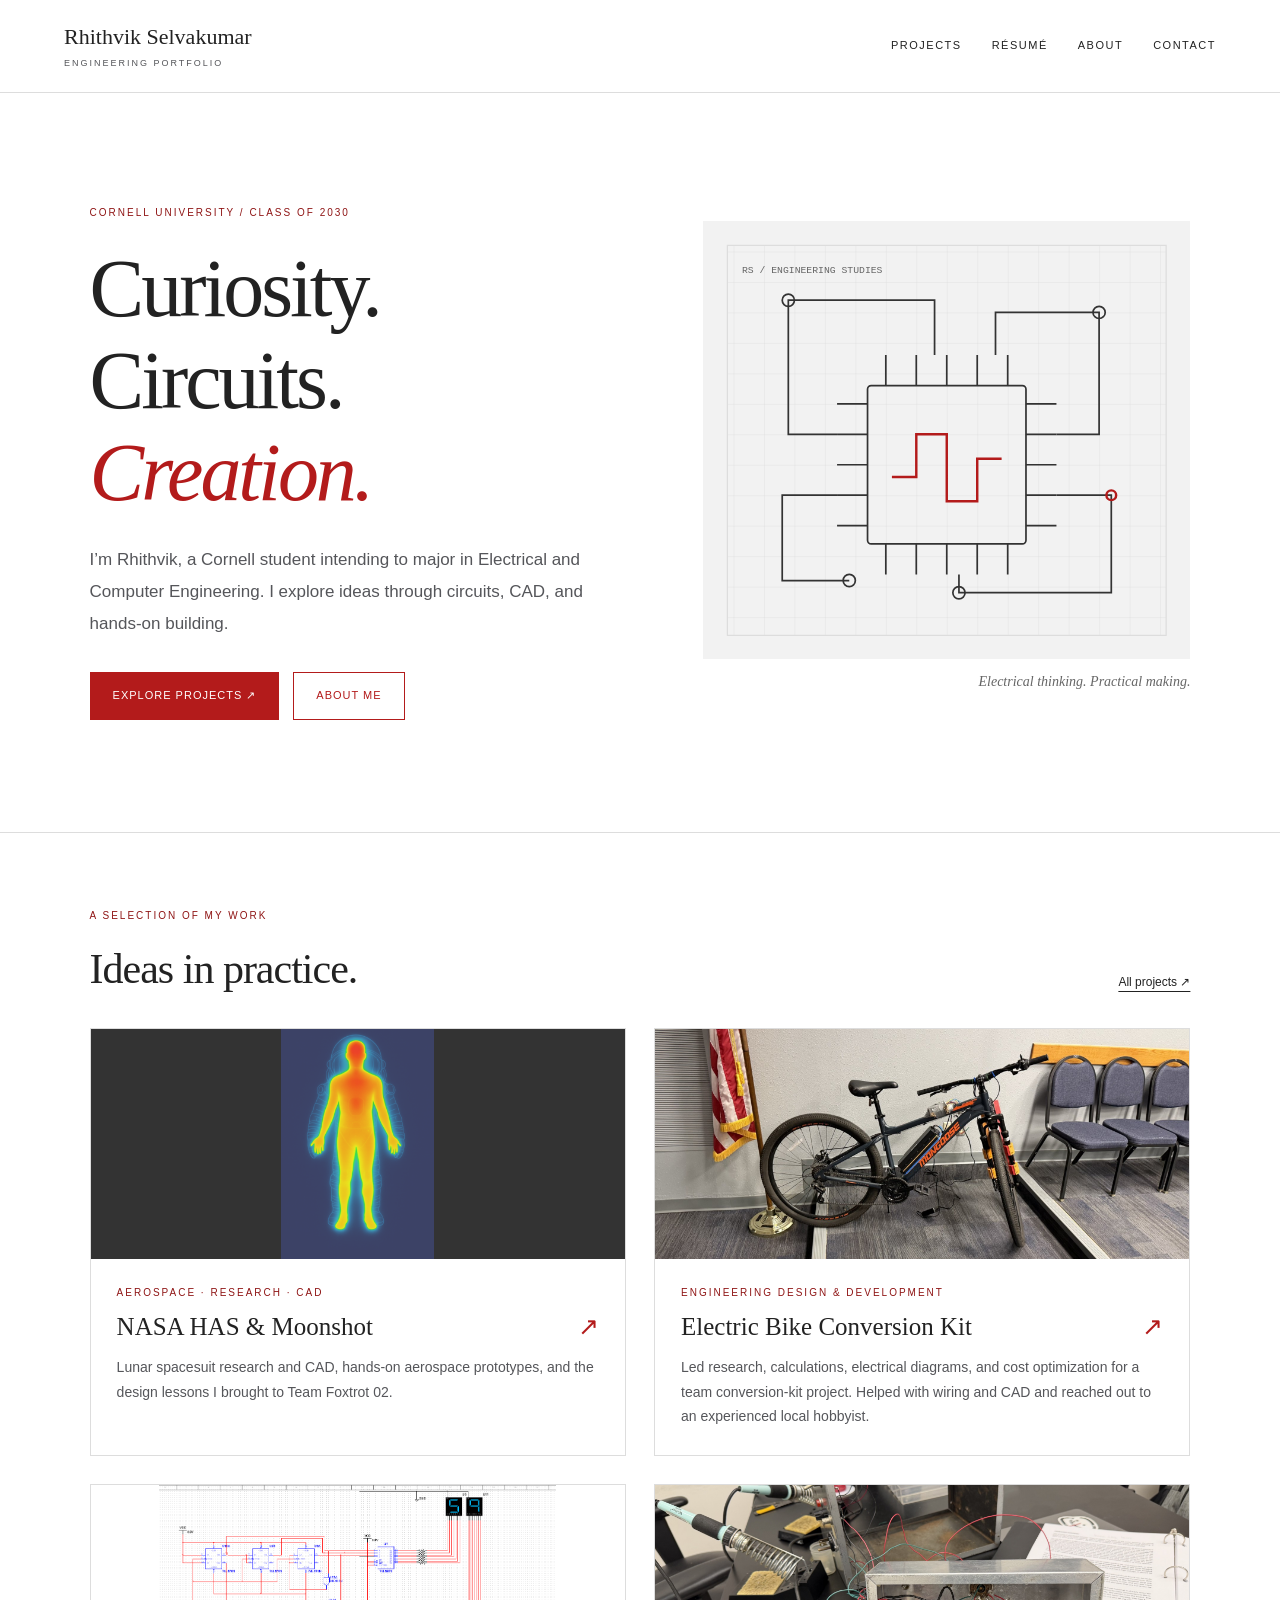
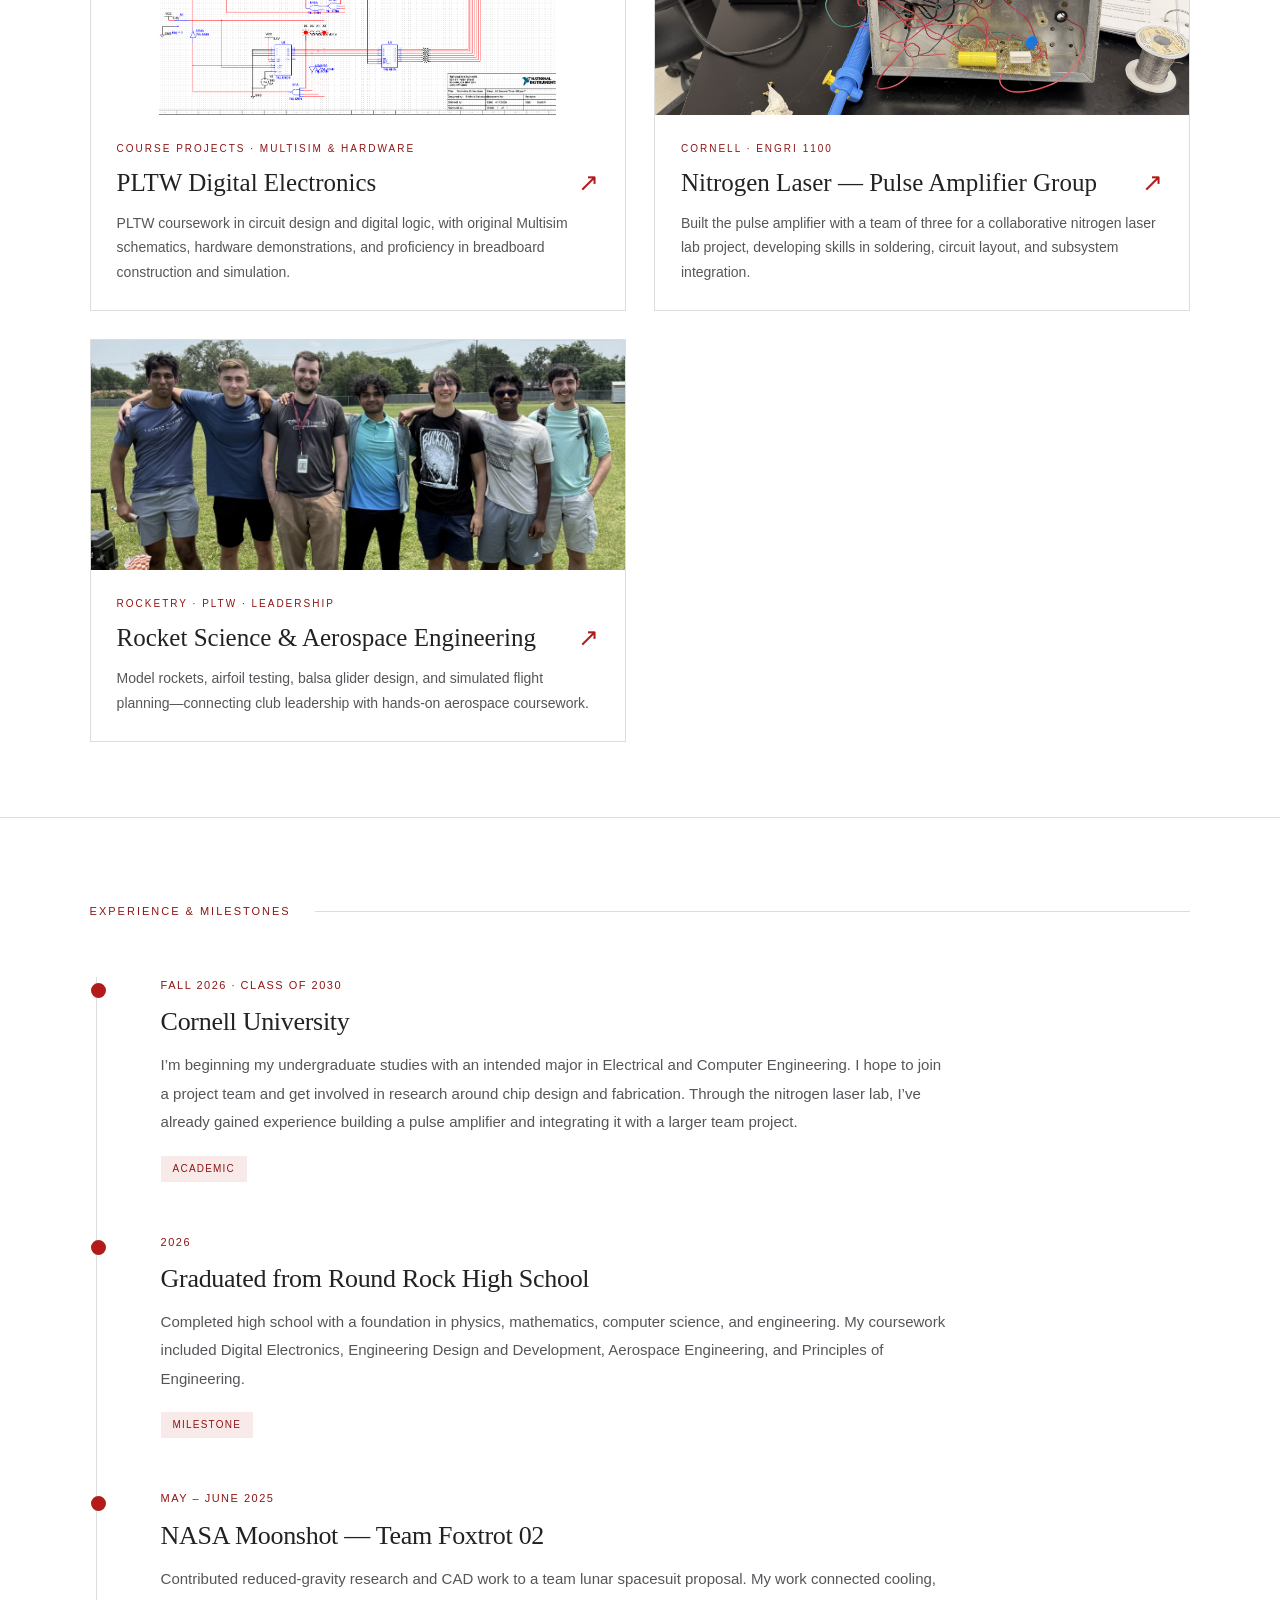
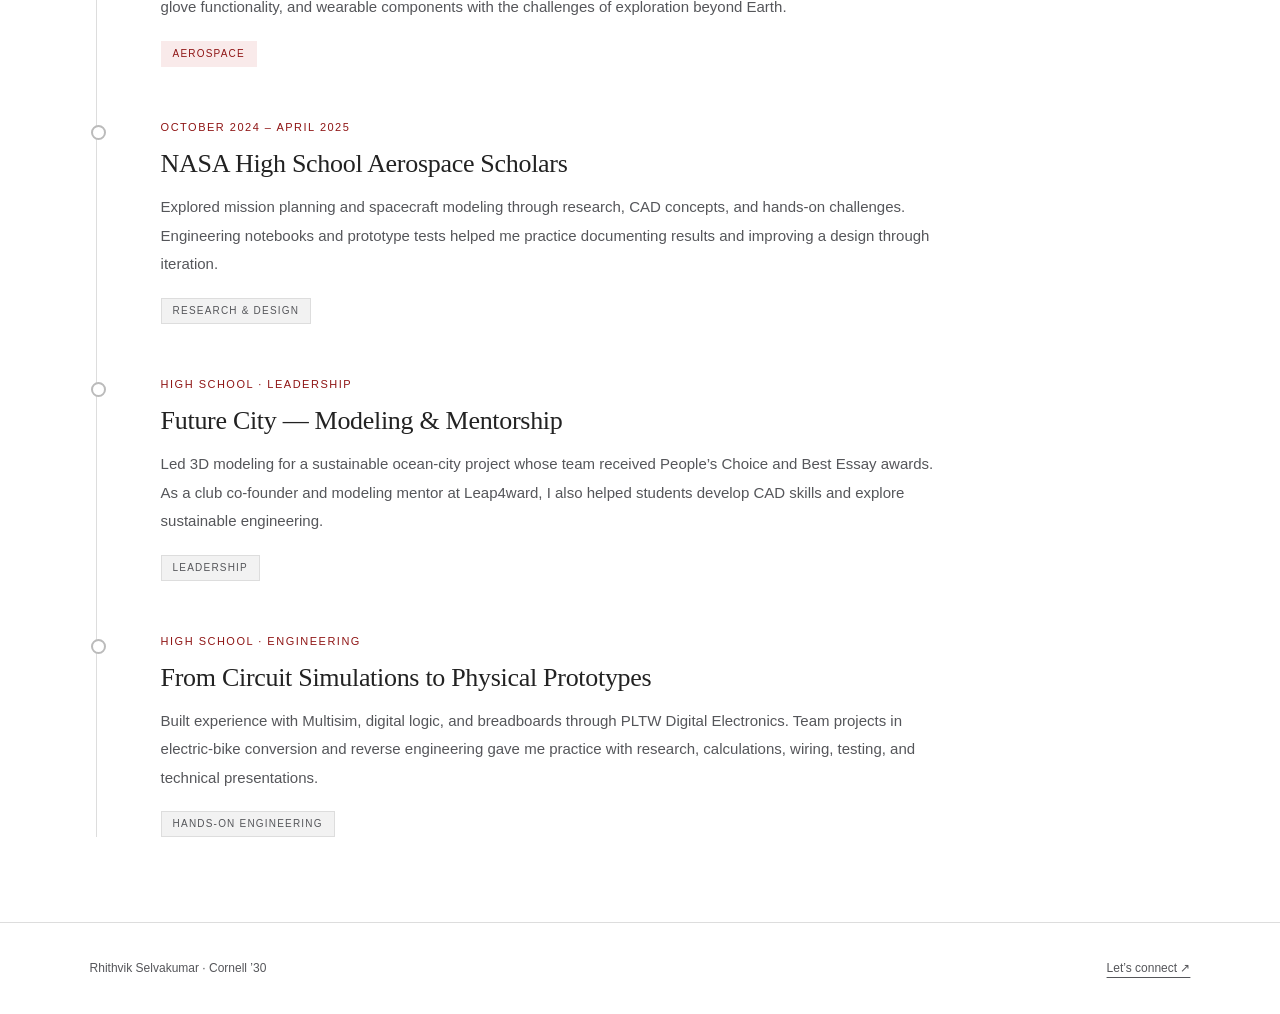
==== commit b9a834f5: "Add files via upload" ====
--- a/index.html
+++ b/index.html
@@ -1 +1 @@
-<!DOCTYPE html><html lang="en"><head><meta charset="UTF-8"><meta name="viewport" content="width=device-width,initial-scale=1"><title>Home | Rhithvik Selvakumar</title><meta name="description" content="Rhithvik Selvakumar’s engineering portfolio. Cornell University, Class of 2030. Electrical and computer engineering interests, digital circuits, CAD and fabrication."><link rel="stylesheet" href="styles.css?v=cornell-1"><link rel="stylesheet" href="milestones.css?v=cornell-1"></head><body><a class="skip" href="#main">Skip to content</a><header><a class="logo" href="index.html">Rhithvik Selvakumar<span>ENGINEERING PORTFOLIO</span></a><nav aria-label="Main navigation"><a href="projects.html">Projects</a><a href="resume.html">Résumé</a><a href="about.html">About</a><a href="contact.html">Contact</a></nav></header><main id="main"><section class="hero"><div><p class="eyebrow">Cornell University / Class of 2030</p><h1>Curiosity.<br>Circuits.<br><em>Creation.</em></h1><p class="lead">I’m Rhithvik, a Cornell student intending to major in Electrical and Computer Engineering. I explore ideas through circuits, CAD, and hands-on building.</p><div class="actions"><a class="button" href="projects.html">Explore projects ↗</a><a class="button outline" href="about.html">About me</a></div></div><div class="hero-art"><svg viewBox="0 0 400 360" xmlns="http://www.w3.org/2000/svg" role="img" aria-label="Decorative electrical engineering line drawing"><defs><pattern id="grid0" width="25" height="25" patternUnits="userSpaceOnUse"><path d="M25 0H0V25" fill="none" stroke="#dddddd" stroke-width=".6"/></pattern></defs><rect width="400" height="360" fill="#f2f2f2"/><rect x="20" y="20" width="360" height="320" fill="url(#grid0)" stroke="#dddddd"/><g fill="none" stroke="#333333" stroke-width="1.4"><rect x="135" y="135" width="130" height="130" rx="3"/><path d="M150 135v-25 M150 265v25 M135 150h-25 M265 150h25"/><path d="M175 135v-25 M175 265v25 M135 175h-25 M265 175h25"/><path d="M200 135v-25 M200 265v25 M135 200h-25 M265 200h25"/><path d="M225 135v-25 M225 265v25 M135 225h-25 M265 225h25"/><path d="M250 135v-25 M250 265v25 M135 250h-25 M265 250h25"/><path d="M110 175H70V65H190V110 M290 225H335V305H210V290 M110 225H65V295H120 M290 175H325V75H240V110"/><circle cx="70" cy="65" r="5"/><circle cx="325" cy="75" r="5"/><circle cx="120" cy="295" r="5"/><circle cx="210" cy="305" r="5"/></g><g fill="none" stroke="#b31b1b" stroke-width="2"><path d="M155 210h20v-35h25v55h25v-35h20"/><circle cx="335" cy="225" r="4"/></g><text x="32" y="43" font-family="monospace" font-size="8" fill="#666666">RS / ENGINEERING STUDIES</text><text x="32" y="326" font-family="monospace" font-size="8" fill="#666666">CONCEPT ILLUSTRATION · 01</text></svg><p>Electrical thinking. Practical making.</p></div></section><section class="section"><div class="section-head"><div><p class="eyebrow">A selection of my work</p><h2>Ideas in practice.</h2></div><a href="projects.html">All projects ↗</a></div><div class="gallery"><a class="card" href="nitrogen-laser.html"><div class="card-art"><img src="images/nitrogen-laser/IMG_6338.jpg" alt="Pulse amplifier circuit assembly on the lab bench" loading="lazy"></div><div class="card-text"><p class="eyebrow">Cornell · ENGRI 1100</p><h3>Nitrogen Laser — Pulse Amplifier Group <span>↗</span></h3><p>Built the pulse amplifier with a team of three for a collaborative nitrogen laser lab project, developing skills in soldering, circuit layout, and subsystem integration.</p></div></a><a class="card" href="electric-bike.html"><div class="card-art"><img src="images/electric-bike/IMG_2630.jpg" alt="Electric bike conversion prototype at the team presentation" loading="lazy"></div><div class="card-text"><p class="eyebrow">Engineering Design &amp; Development</p><h3>Electric Bike Conversion Kit <span>↗</span></h3><p>Led research, calculations, electrical diagrams, and cost optimization for a team conversion-kit project. Helped with wiring and CAD and reached out to an experienced local hobbyist.</p></div></a><a class="card" href="digital-electronics.html"><div class="card-art"><img src="images/digital-electronics/sixty-sec-timer-using-synchronous-counters-1.png" alt="Multisim synchronous timer circuit displaying 59" loading="lazy" style="object-fit:contain;background:white"></div><div class="card-text"><p class="eyebrow">Course projects · Multisim &amp; hardware</p><h3>PLTW Digital Electronics <span>↗</span></h3><p>PLTW coursework in circuit design and digital logic, with original Multisim schematics, hardware demonstrations, and proficiency in breadboard construction and simulation.</p></div></a><a class="card" href="reverse-engineering.html"><div class="card-art"><img src="images/reverse-engineering/annotated-teardown.png" alt="Annotated hair dryer teardown showing the internal components" loading="lazy"></div><div class="card-text"><p class="eyebrow">Testing · Product analysis</p><h3>Hair Dryer Reverse Engineering <span>↗</span></h3><p>In a PLTW capstone team project, I helped analyze a hair dryer through performance testing and a systematic teardown.</p></div></a><a class="card" href="space-suit.html"><div class="card-art"><img src="images/has/thermal-concept.png" alt="Moonshot thermal concept illustration" loading="lazy" style="width:100%;height:100%;object-fit:contain;background:#333333"></div><div class="card-text"><p class="eyebrow">Aerospace · Research · CAD</p><h3>NASA HAS &amp; Moonshot <span>↗</span></h3><p>Lunar spacesuit research and CAD, hands-on aerospace prototypes, and the design lessons I brought to Team Foxtrot 02.</p></div></a><a class="card" href="future-city.html"><div class="card-art"><img src="images/future-city/team-model.jpg" alt="Our Future City team and digital city model" loading="lazy" style="width:100%;height:100%;object-fit:cover"></div><div class="card-text"><p class="eyebrow">Sustainable design · CAD · Leadership</p><h3>Future City <span>↗</span></h3><p>Leading 3D modeling, connecting urban systems, and mentoring students through sustainable city design.</p></div></a></div></section><section class="section milestones" aria-labelledby="milestones-title"><div class="milestone-heading"><h2 id="milestones-title">Experience &amp; milestones</h2><span aria-hidden="true"></span></div><ol class="milestone-list"><li class="milestone milestone-highlight"><p class="milestone-date">Fall 2026 · Class of 2030</p><h3>Cornell University</h3><p class="milestone-description">I’m beginning my undergraduate studies with an intended major in Electrical and Computer Engineering. I hope to join a project team and get involved in research around chip design and fabrication. Through the nitrogen laser lab, I’ve already gained experience building a pulse amplifier and integrating it with a larger team project.</p><span class="milestone-tag">Academic</span></li><li class="milestone milestone-highlight"><p class="milestone-date">2026</p><h3>Graduated from Round Rock High School</h3><p class="milestone-description">Completed high school with a foundation in physics, mathematics, computer science, and engineering. My coursework included Digital Electronics, Engineering Design and Development, Aerospace Engineering, and Principles of Engineering.</p><span class="milestone-tag">Milestone</span></li><li class="milestone milestone-highlight"><p class="milestone-date">May – June 2025</p><h3>NASA Moonshot — Team Foxtrot 02</h3><p class="milestone-description">Contributed reduced-gravity research and CAD work to a team lunar spacesuit proposal. My work connected cooling, glove functionality, and wearable components with the challenges of exploration beyond Earth.</p><span class="milestone-tag">Aerospace</span></li><li class="milestone"><p class="milestone-date">October 2024 – April 2025</p><h3>NASA High School Aerospace Scholars</h3><p class="milestone-description">Explored mission planning and spacecraft modeling through research, CAD concepts, and hands-on challenges. Engineering notebooks and prototype tests helped me practice documenting results and improving a design through iteration.</p><span class="milestone-tag">Research & design</span></li><li class="milestone"><p class="milestone-date">High school · Leadership</p><h3>Future City — Modeling & Mentorship</h3><p class="milestone-description">Led 3D modeling for a sustainable ocean-city project whose team received People’s Choice and Best Essay awards. As a club co-founder and modeling mentor at Leap4ward, I also helped students develop CAD skills and explore sustainable engineering.</p><span class="milestone-tag">Leadership</span></li><li class="milestone"><p class="milestone-date">High school · Engineering</p><h3>From Circuit Simulations to Physical Prototypes</h3><p class="milestone-description">Built experience with Multisim, digital logic, and breadboards through PLTW Digital Electronics. Team projects in electric-bike conversion and reverse engineering gave me practice with research, calculations, wiring, testing, and technical presentations.</p><span class="milestone-tag">Hands-on engineering</span></li></ol></section></main><footer><span>Rhithvik Selvakumar · Cornell ’30</span><a href="mailto:rhithvikselvakumar@gmail.com">Let’s connect ↗</a></footer></body></html>+<!DOCTYPE html><html lang="en"><head><meta charset="UTF-8"><meta name="viewport" content="width=device-width,initial-scale=1"><title>Home | Rhithvik Selvakumar</title><meta name="description" content="Rhithvik Selvakumar’s engineering portfolio. Cornell University, Class of 2030. Electrical and computer engineering interests, digital circuits, CAD and fabrication."><link rel="stylesheet" href="styles.css?v=cornell-1"><link rel="stylesheet" href="milestones.css?v=cornell-1"></head><body><a class="skip" href="#main">Skip to content</a><header><a class="logo" href="index.html">Rhithvik Selvakumar<span>ENGINEERING PORTFOLIO</span></a><nav aria-label="Main navigation"><a href="projects.html">Projects</a><a href="resume.html">Résumé</a><a href="about.html">About</a><a href="contact.html">Contact</a></nav></header><main id="main"><section class="hero"><div><p class="eyebrow">Cornell University / Class of 2030</p><h1>Curiosity.<br>Circuits.<br><em>Creation.</em></h1><p class="lead">I’m Rhithvik, a Cornell student intending to major in Electrical and Computer Engineering. I explore ideas through circuits, CAD, and hands-on building.</p><div class="actions"><a class="button" href="projects.html">Explore projects ↗</a><a class="button outline" href="about.html">About me</a></div></div><div class="hero-art"><svg viewBox="0 0 400 360" xmlns="http://www.w3.org/2000/svg" role="img" aria-label="Decorative electrical engineering line drawing"><defs><pattern id="grid0" width="25" height="25" patternUnits="userSpaceOnUse"><path d="M25 0H0V25" fill="none" stroke="#dddddd" stroke-width=".6"/></pattern></defs><rect width="400" height="360" fill="#f2f2f2"/><rect x="20" y="20" width="360" height="320" fill="url(#grid0)" stroke="#dddddd"/><g fill="none" stroke="#333333" stroke-width="1.4"><rect x="135" y="135" width="130" height="130" rx="3"/><path d="M150 135v-25 M150 265v25 M135 150h-25 M265 150h25"/><path d="M175 135v-25 M175 265v25 M135 175h-25 M265 175h25"/><path d="M200 135v-25 M200 265v25 M135 200h-25 M265 200h25"/><path d="M225 135v-25 M225 265v25 M135 225h-25 M265 225h25"/><path d="M250 135v-25 M250 265v25 M135 250h-25 M265 250h25"/><path d="M110 175H70V65H190V110 M290 225H335V305H210V290 M110 225H65V295H120 M290 175H325V75H240V110"/><circle cx="70" cy="65" r="5"/><circle cx="325" cy="75" r="5"/><circle cx="120" cy="295" r="5"/><circle cx="210" cy="305" r="5"/></g><g fill="none" stroke="#b31b1b" stroke-width="2"><path d="M155 210h20v-35h25v55h25v-35h20"/><circle cx="335" cy="225" r="4"/></g><text x="32" y="43" font-family="monospace" font-size="8" fill="#666666">RS / ENGINEERING STUDIES</text></svg><p>Electrical thinking. Practical making.</p></div></section><section class="section"><div class="section-head"><div><p class="eyebrow">A selection of my work</p><h2>Ideas in practice.</h2></div><a href="projects.html">All projects ↗</a></div><div class="gallery"><a class="card" href="space-suit.html"><div class="card-art"><img src="images/has/thermal-concept.png" alt="Moonshot thermal concept illustration" loading="lazy" style="width:100%;height:100%;object-fit:contain;background:#333333"></div><div class="card-text"><p class="eyebrow">Aerospace · Research · CAD</p><h3>NASA HAS &amp; Moonshot <span>↗</span></h3><p>Lunar spacesuit research and CAD, hands-on aerospace prototypes, and the design lessons I brought to Team Foxtrot 02.</p></div></a><a class="card" href="electric-bike.html"><div class="card-art"><img src="images/electric-bike/IMG_2630.jpg" alt="Electric bike conversion prototype at the team presentation" loading="lazy"></div><div class="card-text"><p class="eyebrow">Engineering Design &amp; Development</p><h3>Electric Bike Conversion Kit <span>↗</span></h3><p>Led research, calculations, electrical diagrams, and cost optimization for a team conversion-kit project. Helped with wiring and CAD and reached out to an experienced local hobbyist.</p></div></a><a class="card" href="digital-electronics.html"><div class="card-art"><img src="images/digital-electronics/sixty-sec-timer-using-synchronous-counters-1.png" alt="Multisim synchronous timer circuit displaying 59" loading="lazy" style="object-fit:contain;background:white"></div><div class="card-text"><p class="eyebrow">Course projects · Multisim &amp; hardware</p><h3>PLTW Digital Electronics <span>↗</span></h3><p>PLTW coursework in circuit design and digital logic, with original Multisim schematics, hardware demonstrations, and proficiency in breadboard construction and simulation.</p></div></a><a class="card" href="nitrogen-laser.html"><div class="card-art"><img src="images/nitrogen-laser/IMG_6338.jpg" alt="Pulse amplifier circuit assembly on the lab bench" loading="lazy"></div><div class="card-text"><p class="eyebrow">Cornell · ENGRI 1100</p><h3>Nitrogen Laser — Pulse Amplifier Group <span>↗</span></h3><p>Built the pulse amplifier with a team of three for a collaborative nitrogen laser lab project, developing skills in soldering, circuit layout, and subsystem integration.</p></div></a><a class="card" href="model-rocket.html"><div class="card-art"><img src="images/rocket-aerospace/IMG_8195.jpg" alt="Rocket Science Club outdoor launch activities" loading="lazy"></div><div class="card-text"><p class="eyebrow">Rocketry · PLTW · Leadership</p><h3>Rocket Science &amp; Aerospace Engineering <span>↗</span></h3><p>Model rockets, airfoil testing, balsa glider design, and simulated flight planning—connecting club leadership with hands-on aerospace coursework.</p></div></a></div></section><section class="section milestones" aria-labelledby="milestones-title"><div class="milestone-heading"><h2 id="milestones-title">Experience &amp; milestones</h2><span aria-hidden="true"></span></div><ol class="milestone-list"><li class="milestone milestone-highlight"><p class="milestone-date">Fall 2026 · Class of 2030</p><h3>Cornell University</h3><p class="milestone-description">I’m beginning my undergraduate studies with an intended major in Electrical and Computer Engineering. I hope to join a project team and get involved in research around chip design and fabrication. Through the nitrogen laser lab, I’ve already gained experience building a pulse amplifier and integrating it with a larger team project.</p><span class="milestone-tag">Academic</span></li><li class="milestone milestone-highlight"><p class="milestone-date">2026</p><h3>Graduated from Round Rock High School</h3><p class="milestone-description">Completed high school with a foundation in physics, mathematics, computer science, and engineering. My coursework included Digital Electronics, Engineering Design and Development, Aerospace Engineering, and Principles of Engineering.</p><span class="milestone-tag">Milestone</span></li><li class="milestone milestone-highlight"><p class="milestone-date">May – June 2025</p><h3>NASA Moonshot — Team Foxtrot 02</h3><p class="milestone-description">Contributed reduced-gravity research and CAD work to a team lunar spacesuit proposal. My work connected cooling, glove functionality, and wearable components with the challenges of exploration beyond Earth.</p><span class="milestone-tag">Aerospace</span></li><li class="milestone"><p class="milestone-date">October 2024 – April 2025</p><h3>NASA High School Aerospace Scholars</h3><p class="milestone-description">Explored mission planning and spacecraft modeling through research, CAD concepts, and hands-on challenges. Engineering notebooks and prototype tests helped me practice documenting results and improving a design through iteration.</p><span class="milestone-tag">Research & design</span></li><li class="milestone"><p class="milestone-date">High school · Leadership</p><h3>Future City — Modeling & Mentorship</h3><p class="milestone-description">Led 3D modeling for a sustainable ocean-city project whose team received People’s Choice and Best Essay awards. As a club co-founder and modeling mentor at Leap4ward, I also helped students develop CAD skills and explore sustainable engineering.</p><span class="milestone-tag">Leadership</span></li><li class="milestone"><p class="milestone-date">High school · Engineering</p><h3>From Circuit Simulations to Physical Prototypes</h3><p class="milestone-description">Built experience with Multisim, digital logic, and breadboards through PLTW Digital Electronics. Team projects in electric-bike conversion and reverse engineering gave me practice with research, calculations, wiring, testing, and technical presentations.</p><span class="milestone-tag">Hands-on engineering</span></li></ol></section></main><footer><span>Rhithvik Selvakumar · Cornell ’30</span><a href="mailto:rhithvikselvakumar@gmail.com">Let’s connect ↗</a></footer></body></html>
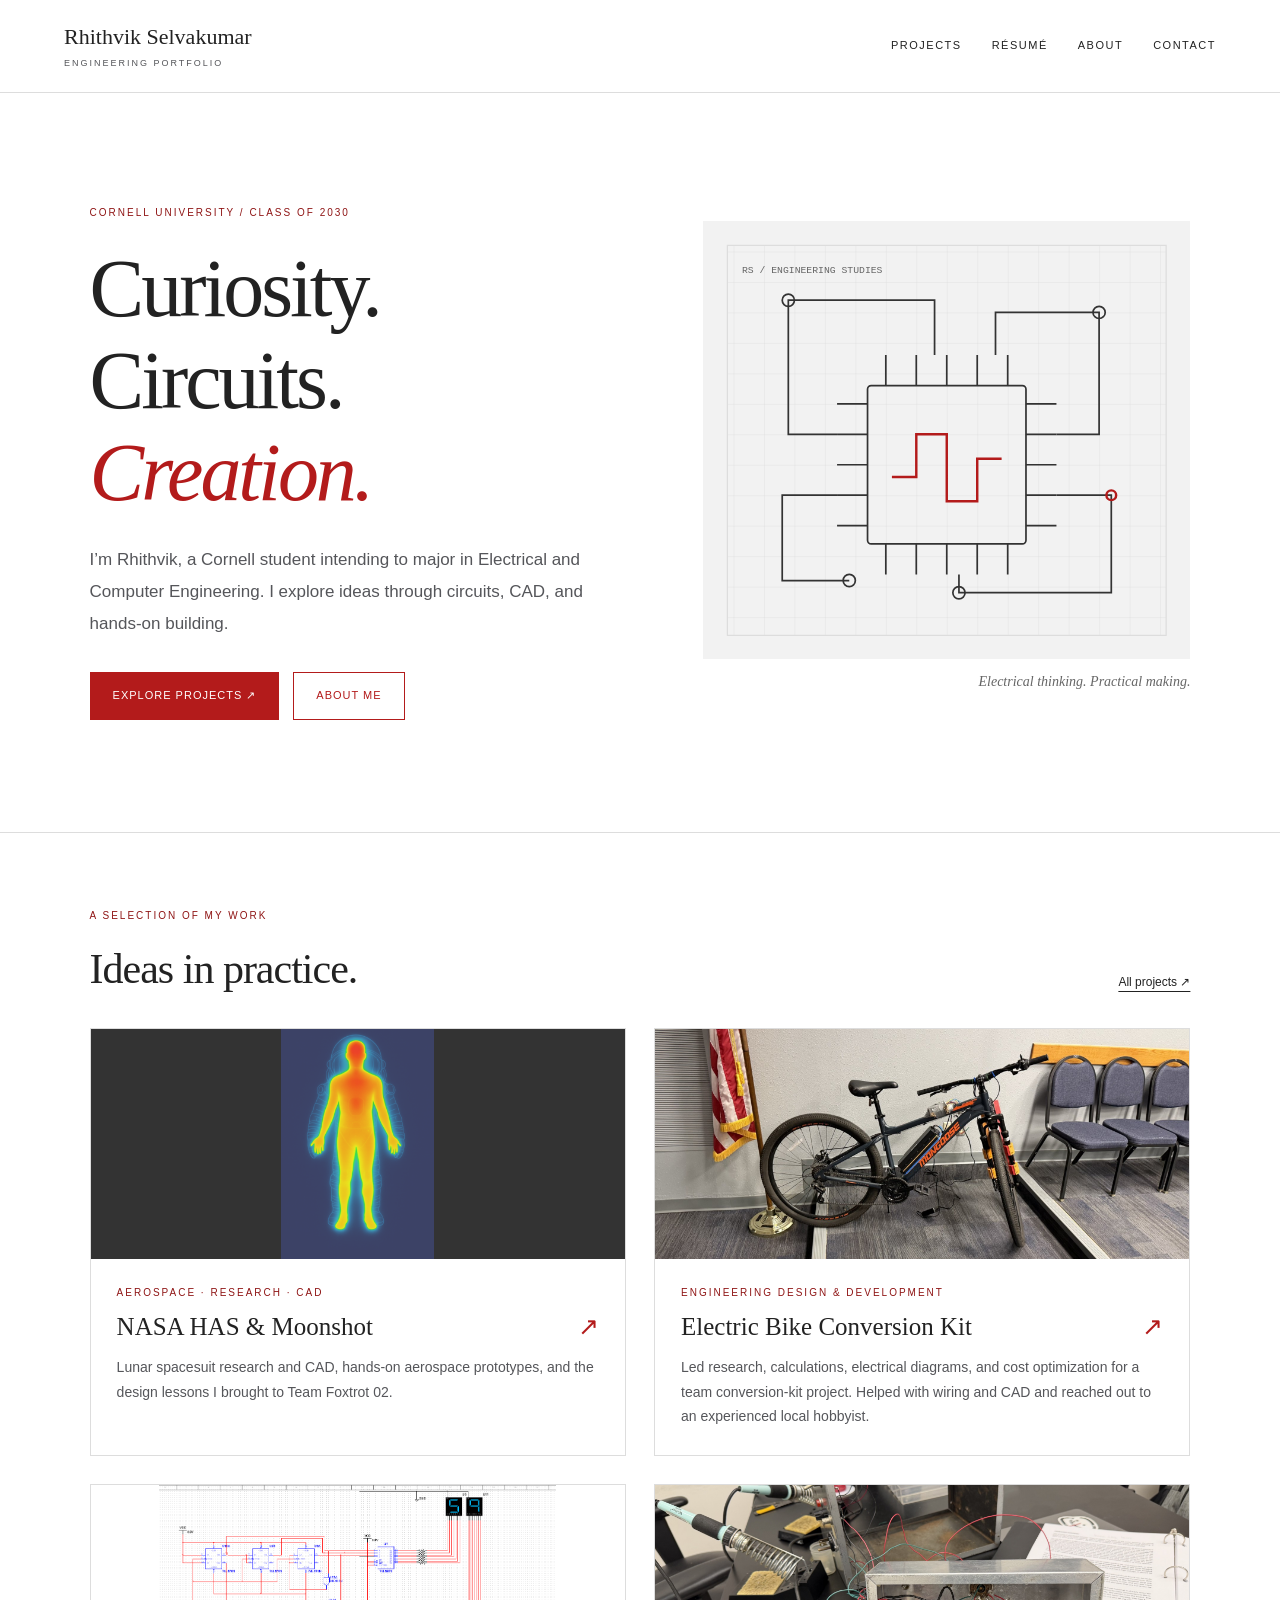
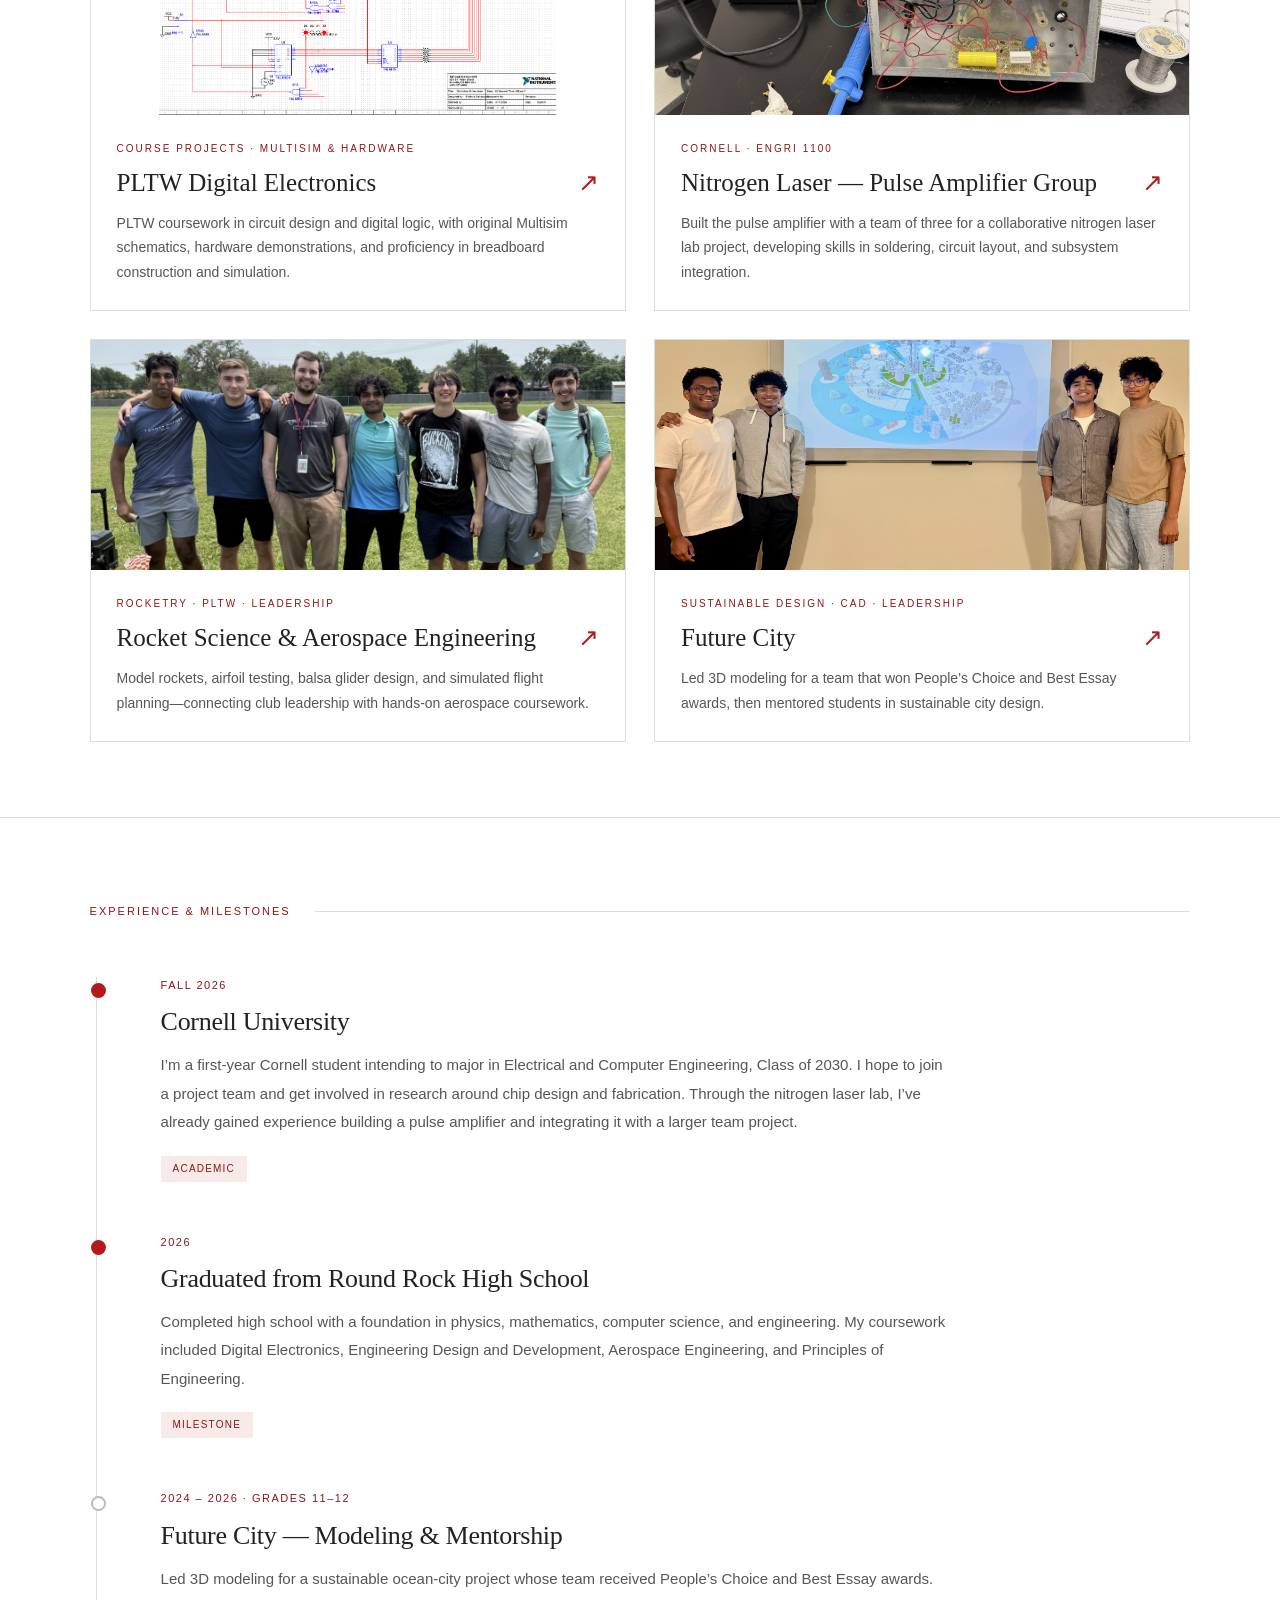
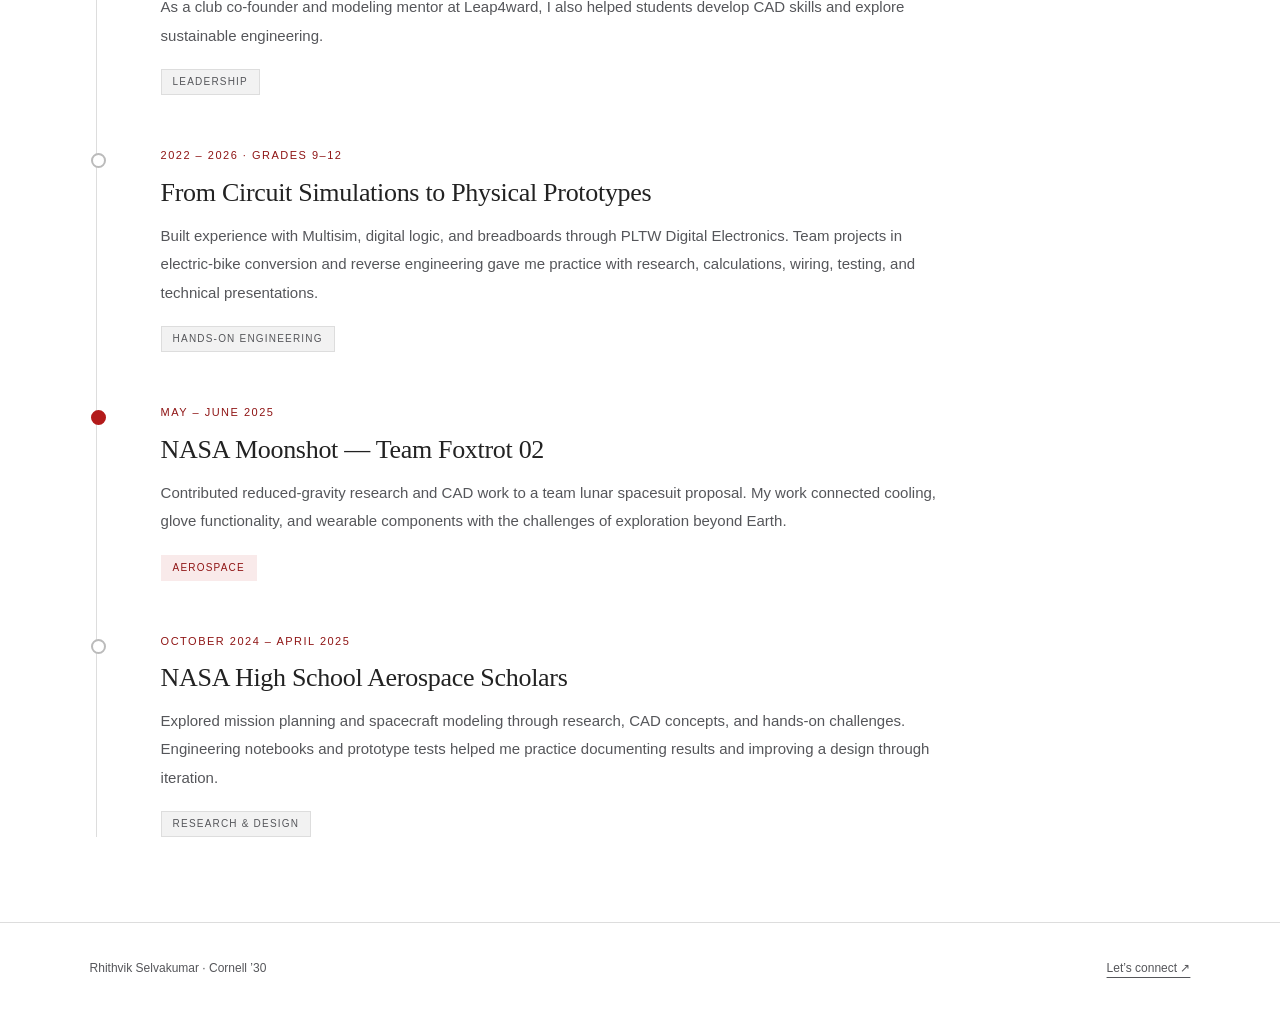
==== commit 02b2db04: "Add files via upload" ====
--- a/index.html
+++ b/index.html
@@ -1 +1 @@
-<!DOCTYPE html><html lang="en"><head><meta charset="UTF-8"><meta name="viewport" content="width=device-width,initial-scale=1"><title>Home | Rhithvik Selvakumar</title><meta name="description" content="Rhithvik Selvakumar’s engineering portfolio. Cornell University, Class of 2030. Electrical and computer engineering interests, digital circuits, CAD and fabrication."><link rel="stylesheet" href="styles.css?v=cornell-1"><link rel="stylesheet" href="milestones.css?v=cornell-1"></head><body><a class="skip" href="#main">Skip to content</a><header><a class="logo" href="index.html">Rhithvik Selvakumar<span>ENGINEERING PORTFOLIO</span></a><nav aria-label="Main navigation"><a href="projects.html">Projects</a><a href="resume.html">Résumé</a><a href="about.html">About</a><a href="contact.html">Contact</a></nav></header><main id="main"><section class="hero"><div><p class="eyebrow">Cornell University / Class of 2030</p><h1>Curiosity.<br>Circuits.<br><em>Creation.</em></h1><p class="lead">I’m Rhithvik, a Cornell student intending to major in Electrical and Computer Engineering. I explore ideas through circuits, CAD, and hands-on building.</p><div class="actions"><a class="button" href="projects.html">Explore projects ↗</a><a class="button outline" href="about.html">About me</a></div></div><div class="hero-art"><svg viewBox="0 0 400 360" xmlns="http://www.w3.org/2000/svg" role="img" aria-label="Decorative electrical engineering line drawing"><defs><pattern id="grid0" width="25" height="25" patternUnits="userSpaceOnUse"><path d="M25 0H0V25" fill="none" stroke="#dddddd" stroke-width=".6"/></pattern></defs><rect width="400" height="360" fill="#f2f2f2"/><rect x="20" y="20" width="360" height="320" fill="url(#grid0)" stroke="#dddddd"/><g fill="none" stroke="#333333" stroke-width="1.4"><rect x="135" y="135" width="130" height="130" rx="3"/><path d="M150 135v-25 M150 265v25 M135 150h-25 M265 150h25"/><path d="M175 135v-25 M175 265v25 M135 175h-25 M265 175h25"/><path d="M200 135v-25 M200 265v25 M135 200h-25 M265 200h25"/><path d="M225 135v-25 M225 265v25 M135 225h-25 M265 225h25"/><path d="M250 135v-25 M250 265v25 M135 250h-25 M265 250h25"/><path d="M110 175H70V65H190V110 M290 225H335V305H210V290 M110 225H65V295H120 M290 175H325V75H240V110"/><circle cx="70" cy="65" r="5"/><circle cx="325" cy="75" r="5"/><circle cx="120" cy="295" r="5"/><circle cx="210" cy="305" r="5"/></g><g fill="none" stroke="#b31b1b" stroke-width="2"><path d="M155 210h20v-35h25v55h25v-35h20"/><circle cx="335" cy="225" r="4"/></g><text x="32" y="43" font-family="monospace" font-size="8" fill="#666666">RS / ENGINEERING STUDIES</text></svg><p>Electrical thinking. Practical making.</p></div></section><section class="section"><div class="section-head"><div><p class="eyebrow">A selection of my work</p><h2>Ideas in practice.</h2></div><a href="projects.html">All projects ↗</a></div><div class="gallery"><a class="card" href="space-suit.html"><div class="card-art"><img src="images/has/thermal-concept.png" alt="Moonshot thermal concept illustration" loading="lazy" style="width:100%;height:100%;object-fit:contain;background:#333333"></div><div class="card-text"><p class="eyebrow">Aerospace · Research · CAD</p><h3>NASA HAS &amp; Moonshot <span>↗</span></h3><p>Lunar spacesuit research and CAD, hands-on aerospace prototypes, and the design lessons I brought to Team Foxtrot 02.</p></div></a><a class="card" href="electric-bike.html"><div class="card-art"><img src="images/electric-bike/IMG_2630.jpg" alt="Electric bike conversion prototype at the team presentation" loading="lazy"></div><div class="card-text"><p class="eyebrow">Engineering Design &amp; Development</p><h3>Electric Bike Conversion Kit <span>↗</span></h3><p>Led research, calculations, electrical diagrams, and cost optimization for a team conversion-kit project. Helped with wiring and CAD and reached out to an experienced local hobbyist.</p></div></a><a class="card" href="digital-electronics.html"><div class="card-art"><img src="images/digital-electronics/sixty-sec-timer-using-synchronous-counters-1.png" alt="Multisim synchronous timer circuit displaying 59" loading="lazy" style="object-fit:contain;background:white"></div><div class="card-text"><p class="eyebrow">Course projects · Multisim &amp; hardware</p><h3>PLTW Digital Electronics <span>↗</span></h3><p>PLTW coursework in circuit design and digital logic, with original Multisim schematics, hardware demonstrations, and proficiency in breadboard construction and simulation.</p></div></a><a class="card" href="nitrogen-laser.html"><div class="card-art"><img src="images/nitrogen-laser/IMG_6338.jpg" alt="Pulse amplifier circuit assembly on the lab bench" loading="lazy"></div><div class="card-text"><p class="eyebrow">Cornell · ENGRI 1100</p><h3>Nitrogen Laser — Pulse Amplifier Group <span>↗</span></h3><p>Built the pulse amplifier with a team of three for a collaborative nitrogen laser lab project, developing skills in soldering, circuit layout, and subsystem integration.</p></div></a><a class="card" href="model-rocket.html"><div class="card-art"><img src="images/rocket-aerospace/IMG_8195.jpg" alt="Rocket Science Club outdoor launch activities" loading="lazy"></div><div class="card-text"><p class="eyebrow">Rocketry · PLTW · Leadership</p><h3>Rocket Science &amp; Aerospace Engineering <span>↗</span></h3><p>Model rockets, airfoil testing, balsa glider design, and simulated flight planning—connecting club leadership with hands-on aerospace coursework.</p></div></a></div></section><section class="section milestones" aria-labelledby="milestones-title"><div class="milestone-heading"><h2 id="milestones-title">Experience &amp; milestones</h2><span aria-hidden="true"></span></div><ol class="milestone-list"><li class="milestone milestone-highlight"><p class="milestone-date">Fall 2026 · Class of 2030</p><h3>Cornell University</h3><p class="milestone-description">I’m beginning my undergraduate studies with an intended major in Electrical and Computer Engineering. I hope to join a project team and get involved in research around chip design and fabrication. Through the nitrogen laser lab, I’ve already gained experience building a pulse amplifier and integrating it with a larger team project.</p><span class="milestone-tag">Academic</span></li><li class="milestone milestone-highlight"><p class="milestone-date">2026</p><h3>Graduated from Round Rock High School</h3><p class="milestone-description">Completed high school with a foundation in physics, mathematics, computer science, and engineering. My coursework included Digital Electronics, Engineering Design and Development, Aerospace Engineering, and Principles of Engineering.</p><span class="milestone-tag">Milestone</span></li><li class="milestone milestone-highlight"><p class="milestone-date">May – June 2025</p><h3>NASA Moonshot — Team Foxtrot 02</h3><p class="milestone-description">Contributed reduced-gravity research and CAD work to a team lunar spacesuit proposal. My work connected cooling, glove functionality, and wearable components with the challenges of exploration beyond Earth.</p><span class="milestone-tag">Aerospace</span></li><li class="milestone"><p class="milestone-date">October 2024 – April 2025</p><h3>NASA High School Aerospace Scholars</h3><p class="milestone-description">Explored mission planning and spacecraft modeling through research, CAD concepts, and hands-on challenges. Engineering notebooks and prototype tests helped me practice documenting results and improving a design through iteration.</p><span class="milestone-tag">Research & design</span></li><li class="milestone"><p class="milestone-date">High school · Leadership</p><h3>Future City — Modeling & Mentorship</h3><p class="milestone-description">Led 3D modeling for a sustainable ocean-city project whose team received People’s Choice and Best Essay awards. As a club co-founder and modeling mentor at Leap4ward, I also helped students develop CAD skills and explore sustainable engineering.</p><span class="milestone-tag">Leadership</span></li><li class="milestone"><p class="milestone-date">High school · Engineering</p><h3>From Circuit Simulations to Physical Prototypes</h3><p class="milestone-description">Built experience with Multisim, digital logic, and breadboards through PLTW Digital Electronics. Team projects in electric-bike conversion and reverse engineering gave me practice with research, calculations, wiring, testing, and technical presentations.</p><span class="milestone-tag">Hands-on engineering</span></li></ol></section></main><footer><span>Rhithvik Selvakumar · Cornell ’30</span><a href="mailto:rhithvikselvakumar@gmail.com">Let’s connect ↗</a></footer></body></html>+<!DOCTYPE html><html lang="en"><head><meta charset="UTF-8"><meta name="viewport" content="width=device-width,initial-scale=1"><title>Home | Rhithvik Selvakumar</title><meta name="description" content="Rhithvik Selvakumar’s engineering portfolio. Cornell University, Class of 2030. Electrical and computer engineering interests, digital circuits, CAD and fabrication."><link rel="stylesheet" href="styles.css?v=cornell-1"><link rel="stylesheet" href="milestones.css?v=cornell-1"></head><body><a class="skip" href="#main">Skip to content</a><header><a class="logo" href="index.html">Rhithvik Selvakumar<span>ENGINEERING PORTFOLIO</span></a><nav aria-label="Main navigation"><a href="projects.html">Projects</a><a href="resume.html">Résumé</a><a href="about.html">About</a><a href="contact.html">Contact</a></nav></header><main id="main"><section class="hero"><div><p class="eyebrow">Cornell University / Class of 2030</p><h1>Curiosity.<br>Circuits.<br><em>Creation.</em></h1><p class="lead">I’m Rhithvik, a Cornell student intending to major in Electrical and Computer Engineering. I explore ideas through circuits, CAD, and hands-on building.</p><div class="actions"><a class="button" href="projects.html">Explore projects ↗</a><a class="button outline" href="about.html">About me</a></div></div><div class="hero-art"><svg viewBox="0 0 400 360" xmlns="http://www.w3.org/2000/svg" role="img" aria-label="Decorative electrical engineering line drawing"><defs><pattern id="grid0" width="25" height="25" patternUnits="userSpaceOnUse"><path d="M25 0H0V25" fill="none" stroke="#dddddd" stroke-width=".6"/></pattern></defs><rect width="400" height="360" fill="#f2f2f2"/><rect x="20" y="20" width="360" height="320" fill="url(#grid0)" stroke="#dddddd"/><g fill="none" stroke="#333333" stroke-width="1.4"><rect x="135" y="135" width="130" height="130" rx="3"/><path d="M150 135v-25 M150 265v25 M135 150h-25 M265 150h25"/><path d="M175 135v-25 M175 265v25 M135 175h-25 M265 175h25"/><path d="M200 135v-25 M200 265v25 M135 200h-25 M265 200h25"/><path d="M225 135v-25 M225 265v25 M135 225h-25 M265 225h25"/><path d="M250 135v-25 M250 265v25 M135 250h-25 M265 250h25"/><path d="M110 175H70V65H190V110 M290 225H335V305H210V290 M110 225H65V295H120 M290 175H325V75H240V110"/><circle cx="70" cy="65" r="5"/><circle cx="325" cy="75" r="5"/><circle cx="120" cy="295" r="5"/><circle cx="210" cy="305" r="5"/></g><g fill="none" stroke="#b31b1b" stroke-width="2"><path d="M155 210h20v-35h25v55h25v-35h20"/><circle cx="335" cy="225" r="4"/></g><text x="32" y="43" font-family="monospace" font-size="8" fill="#666666">RS / ENGINEERING STUDIES</text></svg><p>Electrical thinking. Practical making.</p></div></section><section class="section"><div class="section-head"><div><p class="eyebrow">A selection of my work</p><h2>Ideas in practice.</h2></div><a href="projects.html">All projects ↗</a></div><div class="gallery"><a class="card" href="space-suit.html"><div class="card-art"><img src="images/has/thermal-concept.png" alt="Moonshot thermal concept illustration" loading="lazy" style="width:100%;height:100%;object-fit:contain;background:#333333"></div><div class="card-text"><p class="eyebrow">Aerospace · Research · CAD</p><h3>NASA HAS &amp; Moonshot <span>↗</span></h3><p>Lunar spacesuit research and CAD, hands-on aerospace prototypes, and the design lessons I brought to Team Foxtrot 02.</p></div></a><a class="card" href="electric-bike.html"><div class="card-art"><img src="images/electric-bike/IMG_2630.jpg" alt="Electric bike conversion prototype at the team presentation" loading="lazy"></div><div class="card-text"><p class="eyebrow">Engineering Design &amp; Development</p><h3>Electric Bike Conversion Kit <span>↗</span></h3><p>Led research, calculations, electrical diagrams, and cost optimization for a team conversion-kit project. Helped with wiring and CAD and reached out to an experienced local hobbyist.</p></div></a><a class="card" href="digital-electronics.html"><div class="card-art"><img src="images/digital-electronics/sixty-sec-timer-using-synchronous-counters-1.png" alt="Multisim synchronous timer circuit displaying 59" loading="lazy" style="object-fit:contain;background:white"></div><div class="card-text"><p class="eyebrow">Course projects · Multisim &amp; hardware</p><h3>PLTW Digital Electronics <span>↗</span></h3><p>PLTW coursework in circuit design and digital logic, with original Multisim schematics, hardware demonstrations, and proficiency in breadboard construction and simulation.</p></div></a><a class="card" href="nitrogen-laser.html"><div class="card-art"><img src="images/nitrogen-laser/IMG_6338.jpg" alt="Pulse amplifier circuit assembly on the lab bench" loading="lazy"></div><div class="card-text"><p class="eyebrow">Cornell · ENGRI 1100</p><h3>Nitrogen Laser — Pulse Amplifier Group <span>↗</span></h3><p>Built the pulse amplifier with a team of three for a collaborative nitrogen laser lab project, developing skills in soldering, circuit layout, and subsystem integration.</p></div></a><a class="card" href="model-rocket.html"><div class="card-art"><img src="images/rocket-aerospace/IMG_8195.jpg" alt="Rocket Science Club outdoor launch activities" loading="lazy"></div><div class="card-text"><p class="eyebrow">Rocketry · PLTW · Leadership</p><h3>Rocket Science &amp; Aerospace Engineering <span>↗</span></h3><p>Model rockets, airfoil testing, balsa glider design, and simulated flight planning—connecting club leadership with hands-on aerospace coursework.</p></div></a><a class="card" href="future-city.html"><div class="card-art"><img src="images/future-city/team-model.jpg" alt="Our Future City team and digital city model" loading="lazy" style="width:100%;height:100%;object-fit:cover"></div><div class="card-text"><p class="eyebrow">Sustainable design · CAD · Leadership</p><h3>Future City <span>↗</span></h3><p>Led 3D modeling for a team that won People’s Choice and Best Essay awards, then mentored students in sustainable city design.</p></div></a></div></section><section class="section milestones" aria-labelledby="milestones-title"><div class="milestone-heading"><h2 id="milestones-title">Experience &amp; milestones</h2><span aria-hidden="true"></span></div><ol class="milestone-list"><li class="milestone milestone-highlight"><p class="milestone-date">Fall 2026</p><h3>Cornell University</h3><p class="milestone-description">I’m a first-year Cornell student intending to major in Electrical and Computer Engineering, Class of 2030. I hope to join a project team and get involved in research around chip design and fabrication. Through the nitrogen laser lab, I’ve already gained experience building a pulse amplifier and integrating it with a larger team project.</p><span class="milestone-tag">Academic</span></li><li class="milestone milestone-highlight"><p class="milestone-date">2026</p><h3>Graduated from Round Rock High School</h3><p class="milestone-description">Completed high school with a foundation in physics, mathematics, computer science, and engineering. My coursework included Digital Electronics, Engineering Design and Development, Aerospace Engineering, and Principles of Engineering.</p><span class="milestone-tag">Milestone</span></li><li class="milestone"><p class="milestone-date">2024 – 2026 · Grades 11–12</p><h3>Future City — Modeling & Mentorship</h3><p class="milestone-description">Led 3D modeling for a sustainable ocean-city project whose team received People’s Choice and Best Essay awards. As a club co-founder and modeling mentor at Leap4ward, I also helped students develop CAD skills and explore sustainable engineering.</p><span class="milestone-tag">Leadership</span></li><li class="milestone"><p class="milestone-date">2022 – 2026 · Grades 9–12</p><h3>From Circuit Simulations to Physical Prototypes</h3><p class="milestone-description">Built experience with Multisim, digital logic, and breadboards through PLTW Digital Electronics. Team projects in electric-bike conversion and reverse engineering gave me practice with research, calculations, wiring, testing, and technical presentations.</p><span class="milestone-tag">Hands-on engineering</span></li><li class="milestone milestone-highlight"><p class="milestone-date">May – June 2025</p><h3>NASA Moonshot — Team Foxtrot 02</h3><p class="milestone-description">Contributed reduced-gravity research and CAD work to a team lunar spacesuit proposal. My work connected cooling, glove functionality, and wearable components with the challenges of exploration beyond Earth.</p><span class="milestone-tag">Aerospace</span></li><li class="milestone"><p class="milestone-date">October 2024 – April 2025</p><h3>NASA High School Aerospace Scholars</h3><p class="milestone-description">Explored mission planning and spacecraft modeling through research, CAD concepts, and hands-on challenges. Engineering notebooks and prototype tests helped me practice documenting results and improving a design through iteration.</p><span class="milestone-tag">Research & design</span></li></ol></section></main><footer><span>Rhithvik Selvakumar · Cornell ’30</span><a href="mailto:rhithvikselvakumar@gmail.com">Let’s connect ↗</a></footer></body></html>
